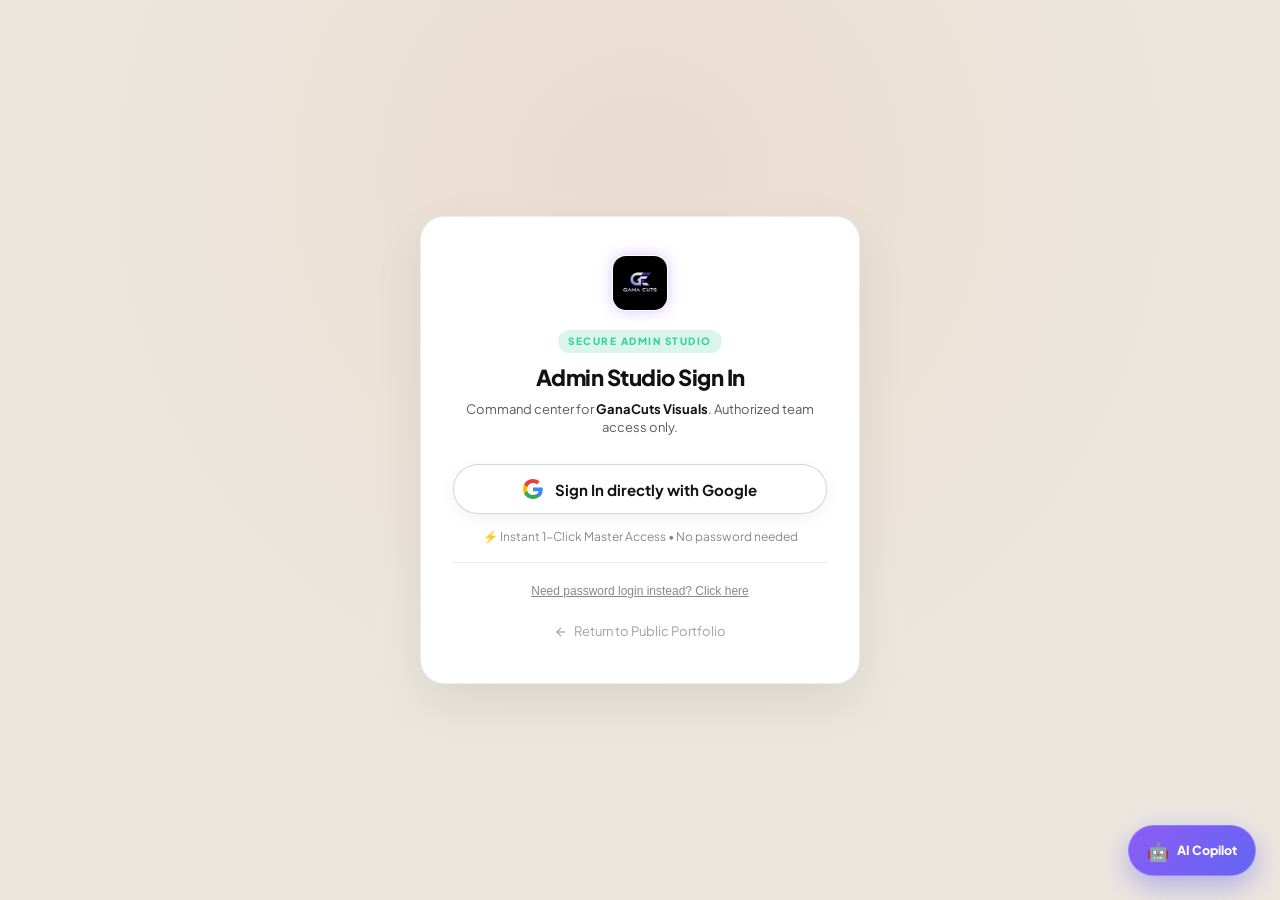
==== admin.html @ 3ec154a5 "fix(ai-engine): add resilient Gemini env resolution, filter placeholder keys, and resolve escapeHTML" ====
<!DOCTYPE html>
<html lang="en">
<head>
  <meta charset="UTF-8">
  <meta name="viewport" content="width=device-width, initial-scale=1.0, maximum-scale=1.0, user-scalable=no">
  <title>Admin Studio — GANACUTS VISUALS</title>
  <link rel="preconnect" href="https://fonts.googleapis.com">
  <link rel="preconnect" href="https://fonts.gstatic.com" crossorigin>
  <link href="https://fonts.googleapis.com/css2?family=Plus+Jakarta+Sans:wght@400;500;600;700;800;900&family=Space+Grotesk:wght@600;700&display=swap" rel="stylesheet">
  <link rel="stylesheet" href="styles.css?v=3.1">
  <script src="https://cdn.jsdelivr.net/npm/@supabase/supabase-js@2"></script>
  <style>
    :root {
      --bg-main: #ece7de;
      --bg-alt: #e3ddd2;
      --bg-card: #ffffff;
      --bg-card-subtle: #f5f2ec;
      --bg-dark: #121214;
      
      --text-primary: #121214;
      --text-secondary: #5a5a62;
      --text-muted: #82828e;
      
      --accent-orange: #d94e28;
      --accent-orange-hover: #c43f1b;
      --accent-soft: rgba(217, 78, 40, 0.12);
      
      --border-subtle: rgba(18, 18, 20, 0.08);
      --border-strong: rgba(18, 18, 20, 0.16);
      --border-accent: rgba(217, 78, 40, 0.35);
      
      --font-main: 'Plus Jakarta Sans', -apple-system, BlinkMacSystemFont, sans-serif;
      --font-display: 'Space Grotesk', sans-serif;
      --shadow-nav: 0 12px 36px rgba(18, 18, 20, 0.08);
      --shadow-card: 0 14px 36px rgba(18, 18, 20, 0.05);
    }

    /* Full Page Admin Theme — Unified with Main Page Aesthetic */
    body.admin-body {
      background-color: var(--bg-main);
      color: var(--text-primary);
      min-height: 100vh;
      display: flex;
      flex-direction: column;
      padding: 0;
      margin: 0;
      font-family: var(--font-main);
      -webkit-font-smoothing: antialiased;
    }

    .admin-auth-container {
      min-height: 100vh;
      display: flex;
      align-items: center;
      justify-content: center;
      padding: 24px;
      background: radial-gradient(circle at 50% 20%, rgba(217, 78, 40, 0.08), transparent 60%), var(--bg-main);
    }

    .admin-login-card {
      width: 100%;
      max-width: 440px;
      background: #ffffff;
      border: 1px solid var(--border-subtle);
      border-radius: 24px;
      padding: 38px 32px;
      box-shadow: 0 20px 50px rgba(18, 18, 20, 0.08);
      animation: modalPop 0.3s cubic-bezier(0.16, 1, 0.3, 1);
    }

    .admin-login-header {
      text-align: center;
      margin-bottom: 28px;
    }

    .admin-monogram-circle {
      width: 52px;
      height: 52px;
      border-radius: 14px;
      background: var(--accent-orange);
      color: #fff;
      font-family: var(--font-display);
      font-size: 26px;
      font-weight: 800;
      display: inline-flex;
      align-items: center;
      justify-content: center;
      margin-bottom: 16px;
      box-shadow: 0 8px 24px rgba(217, 78, 40, 0.35);
    }

    .admin-login-title {
      font-size: 22px;
      font-weight: 800;
      letter-spacing: -0.5px;
      margin-bottom: 6px;
      color: var(--text-primary);
    }

    .admin-login-sub {
      font-size: 13px;
      color: var(--text-secondary);
      line-height: 1.4;
    }

    .input-field-wrapper {
      position: relative;
    }

    .password-toggle-btn {
      position: absolute;
      right: 12px;
      top: 50%;
      transform: translateY(-50%);
      background: none;
      border: none;
      color: var(--text-muted);
      cursor: pointer;
      padding: 4px;
      display: flex;
      align-items: center;
      justify-content: center;
      transition: var(--transition);
    }

    .password-toggle-btn:hover {
      color: var(--text-primary);
    }

    /* Admin Workspace Navbar */
    .admin-top-nav {
      background: rgba(255, 255, 255, 0.92);
      backdrop-filter: blur(20px);
      -webkit-backdrop-filter: blur(20px);
      border-bottom: 1px solid var(--border-subtle);
      padding: 12px 24px;
      display: flex;
      justify-content: space-between;
      align-items: center;
      position: sticky;
      top: 0;
      z-index: 50;
      box-shadow: var(--shadow-nav);
    }

    .admin-brand-group {
      display: flex;
      align-items: center;
      gap: 12px;
    }

    .admin-brand-title {
      font-size: 16px;
      font-weight: 800;
      letter-spacing: -0.3px;
      color: var(--text-primary);
    }

    .admin-user-pill {
      display: flex;
      align-items: center;
      gap: 10px;
      font-size: 13px;
      color: var(--text-secondary);
    }

    .admin-status-dot {
      width: 8px;
      height: 8px;
      border-radius: 50%;
      background: #10b981;
      box-shadow: 0 0 10px #10b981;
    }

    .admin-logout-btn {
      background: rgba(239, 68, 68, 0.1);
      color: #dc2626;
      border: 1px solid rgba(239, 68, 68, 0.25);
      padding: 6px 14px;
      border-radius: var(--radius-pill);
      font-size: 12px;
      font-weight: 700;
      cursor: pointer;
      display: inline-flex;
      align-items: center;
      gap: 6px;
      transition: var(--transition);
    }

    .admin-logout-btn:hover {
      background: #dc2626;
      color: #fff;
    }

    .admin-container {
      max-width: 1160px;
      margin: 0 auto;
      padding: 24px 20px 60px;
      width: 100%;
    }

    /* WhatsApp Green Dot */
    .wa-dot {
      width: 8px;
      height: 8px;
      background: #25d366;
      border-radius: 50%;
      box-shadow: 0 0 8px #25d366;
      display: inline-block;
      flex-shrink: 0;
      animation: pulseDot 2s infinite ease-in-out;
    }

    @keyframes pulseDot {
      0%, 100% { transform: scale(1); opacity: 1; }
      50% { transform: scale(1.25); opacity: 0.8; }
    }

    /* Project Assignment Box */
    .project-assign-box {
      background: rgba(16, 185, 129, 0.06);
      border: 1px solid rgba(16, 185, 129, 0.25);
      border-radius: 12px;
      padding: 14px;
      margin-top: 10px;
    }

    .project-assign-header {
      display: flex;
      justify-content: space-between;
      align-items: center;
      margin-bottom: 8px;
    }

    .project-assign-header h6 {
      font-size: 12px;
      font-weight: 800;
      text-transform: uppercase;
      letter-spacing: 0.5px;
      color: #059669;
      margin: 0;
    }

    .submitted-draft-alert {
      background: rgba(59, 130, 246, 0.08);
      border: 1px solid rgba(59, 130, 246, 0.25);
      border-radius: 10px;
      padding: 12px 14px;
      margin-top: 8px;
      font-size: 12px;
      color: #1d4ed8;
    }

    /* Universal Cards and Forms in Warm Luxury Theme */
    .admin-nav-bar {
      background: #ffffff !important;
      border: 1px solid var(--border-subtle) !important;
      box-shadow: var(--shadow-card) !important;
    }

    .admin-tab {
      color: var(--text-secondary) !important;
    }

    .admin-tab:hover {
      background: #f5f2ec !important;
      color: var(--text-primary) !important;
    }

    .admin-tab.active {
      background: var(--accent-orange) !important;
      color: #ffffff !important;
      box-shadow: 0 4px 14px rgba(217, 78, 40, 0.25) !important;
    }

    .metric-card {
      background: #ffffff !important;
      border: 1px solid var(--border-subtle) !important;
      box-shadow: var(--shadow-card) !important;
    }

    .metric-label {
      color: var(--text-muted) !important;
    }

    .metric-val {
      color: var(--text-primary) !important;
    }

    .quick-add-cta,
    .sheet-header-card,
    .sheet-kpi-card,
    .submissions-queue-card,
    .admin-card {
      background: #ffffff !important;
      border: 1px solid var(--border-subtle) !important;
      box-shadow: var(--shadow-card) !important;
      color: var(--text-primary) !important;
    }

    .applicant-name,
    .folder-title,
    h3, h4, strong {
      color: var(--text-primary) !important;
    }

    .admin-form input,
    .admin-form select,
    .admin-form textarea,
    .sheet-search-box input {
      background: #ffffff !important;
      border: 1px solid var(--border-strong) !important;
      color: var(--text-primary) !important;
    }

    .admin-form label {
      color: var(--text-primary) !important;
      font-weight: 700;
    }

    .spreadsheet-scroll-wrapper,
    .google-sheets-table {
      background: #ffffff !important;
    }

    .google-sheets-table th {
      background: #f5f2ec !important;
      color: var(--text-primary) !important;
      border-bottom: 1px solid var(--border-subtle) !important;
    }

    .google-sheets-table td {
      border-bottom: 1px solid var(--border-subtle) !important;
      color: var(--text-primary) !important;
    }

    /* Chat Styling */
    .chat-layout-wrapper {
      background: #ffffff !important;
      border: 1px solid var(--border-subtle) !important;
      box-shadow: var(--shadow-card) !important;
      border-radius: 20px;
      overflow: hidden;
    }

    .chat-sidebar {
      background: #fcfbf9 !important;
      border-right: 1px solid var(--border-subtle) !important;
    }

    .chat-conversation-pane {
      background: #ffffff !important;
    }

    .chat-body-scroll {
      background: #fbf9f5 !important;
    }

    .chat-user-item:hover {
      background: #f5f2ec !important;
    }

    .chat-user-item.active {
      background: #ece7de !important;
    }

    .chat-user-name {
      color: var(--text-primary) !important;
    }

    .chat-user-lastmsg {
      color: var(--text-secondary) !important;
    }

    .chat-input-row {
      background: #ffffff !important;
      border-top: 1px solid var(--border-subtle) !important;
    }

    .chat-input-field {
      background: #ffffff !important;
      color: var(--text-primary) !important;
      border: 1px solid var(--border-strong) !important;
    }

    .modal {
      background: #ffffff !important;
      border: 1px solid var(--border-strong) !important;
      box-shadow: 0 25px 60px rgba(18, 18, 20, 0.15) !important;
      color: var(--text-primary) !important;
    }

    .modal h3, .modal h4 {
      color: var(--text-primary) !important;
    }

    /* =========================================================================
       EDITOR PHASES / TIERS & GEMINI AI STYLING (ADMIN EXCLUSIVE)
       ========================================================================= */
    .phase-tier-badge {
      display: inline-flex;
      align-items: center;
      gap: 4px;
      font-size: 11px;
      font-weight: 700;
      padding: 3px 8px;
      border-radius: 8px;
      line-height: 1.2;
    }
    .phase-special {
      background: #fffbeb !important;
      color: #b45309 !important;
      border: 1px solid rgba(245, 158, 11, 0.5) !important;
      box-shadow: 0 0 10px rgba(245, 158, 11, 0.12);
    }
    .phase-normal {
      background: #eff6ff !important;
      color: #1d4ed8 !important;
      border: 1px solid rgba(59, 130, 246, 0.4) !important;
    }
    .phase-basic {
      background: #f5f3ff !important;
      color: #6d28d9 !important;
      border: 1px solid rgba(139, 92, 246, 0.4) !important;
    }
    .tier-select {
      background: #ffffff !important;
      color: #121214 !important;
      border: 1px solid var(--border-strong) !important;
      padding: 5px 8px;
      border-radius: 8px;
      font-size: 11px;
      font-weight: 700;
      cursor: pointer;
    }
    .tier-tab-btn {
      padding: 6px 12px;
      font-size: 12px;
      font-weight: 700;
      border-radius: 8px;
      border: 1px solid var(--border-subtle);
      background: #f5f2ec;
      color: #5a5a62;
      cursor: pointer;
      transition: all 0.2s ease;
    }
    .tier-tab-btn:hover {
      background: #ece7de;
      color: #121214;
    }
    .tier-tab-btn.active {
      background: #121214 !important;
      color: #ffffff !important;
      border-color: #121214 !important;
    }
    .ai-prompt-chip {
      background: #f5f3ff;
      border: 1px solid rgba(139, 92, 246, 0.3);
      color: #6d28d9;
      font-size: 11px;
      font-weight: 600;
      padding: 4px 10px;
      border-radius: 100px;
      cursor: pointer;
      transition: all 0.15s ease;
    }
    .ai-prompt-chip:hover {
      background: #ede9fe;
      border-color: #8b5cf6;
      transform: translateY(-1px);
    }
    .divided-phase-section {
      background: #18181c;
      border: 1px solid rgba(255, 255, 255, 0.08);
      border-radius: 18px;
      padding: 22px 20px;
      margin-bottom: 24px;
      box-shadow: 0 10px 30px rgba(18, 18, 20, 0.04);
    }
    .divided-phase-header {
      display: flex;
      justify-content: space-between;
      align-items: center;
      margin-bottom: 16px;
      padding-bottom: 12px;
      border-bottom: 1px solid var(--border-subtle);
      flex-wrap: wrap;
      gap: 8px;
    }
  </style>
</head>
<body class="admin-body">

  <!-- ======================================================================
       STEP 1: REAL ADMIN LOGIN SCREEN (When Not Authenticated)
       ====================================================================== -->
  <div id="full-admin-login" class="admin-auth-container">
    <div class="admin-login-card">
      <div class="admin-login-header">
        <img src="assets/logo.jpg" alt="GanaCuts Visuals Logo" class="brand-logo-img admin-logo" style="margin: 0 auto 16px;">
        <div class="hiring-badge" style="margin-bottom:8px;">SECURE ADMIN STUDIO</div>
        <h1 class="admin-login-title">Admin Studio Sign In</h1>
        <p class="admin-login-sub">Command center for <strong>GanaCuts Visuals</strong>. Authorized team access only.</p>
      </div>

      <!-- Google Sign-In via Supabase OAuth -->
      <button type="button" class="google-auth-btn" id="admin-google-auth-btn" onclick="handleAdminGoogleLogin()" style="width:100%; display:flex; align-items:center; justify-content:center; gap:12px; padding:14px 22px; font-size:15px; font-weight:700; border-radius:100px; cursor:pointer; background:#ffffff; color:#121214; border:1px solid rgba(18,18,20,0.18); box-shadow:0 4px 16px rgba(18,18,20,0.06); transition:all 0.2s ease;">
        <svg width="20" height="20" viewBox="0 0 24 24">
          <path fill="#4285F4" d="M23.745 12.27c0-.7-.06-1.4-.19-2.07H12v4.51h6.6c-.29 1.52-1.14 2.8-2.4 3.66v3.05h3.88c2.27-2.09 3.665-5.17 3.665-9.15z"/>
          <path fill="#34A853" d="M12 24c3.24 0 5.95-1.08 7.93-2.91l-3.88-3.05c-1.08.72-2.45 1.16-4.05 1.16-3.12 0-5.77-2.1-6.72-4.93H1.24v3.15C3.26 21.36 7.33 24 12 24z"/>
          <path fill="#FBBC05" d="M5.28 14.27c-.25-.72-.38-1.49-.38-2.27s.13-1.55.38-2.27V6.58H1.24C.45 8.15 0 9.92 0 12s.45 3.85 1.24 5.42l4.04-3.15z"/>
          <path fill="#EA4335" d="M12 4.75c1.77 0 3.35.61 4.6 1.8l3.42-3.42C17.95 1.19 15.24 0 12 0 7.33 0 3.26 2.64 1.24 6.58l4.04 3.15c.95-2.83 3.6-4.98 6.72-4.98z"/>
        </svg>
        <span>Sign In directly with Google</span>
      </button>

      <div style="font-size:12px; color:#888894; margin:12px 0 16px; text-align:center;">
        ⚡ Instant 1-Click Master Access • No password needed
      </div>

      <div id="admin-login-error" class="error-msg" style="margin-bottom:12px; text-align:center;"></div>

      <div style="text-align:center; border-top:1px solid rgba(18,18,20,0.08); padding-top:14px; margin-top:8px;">
        <button type="button" onclick="toggleAdminPasswordBox()" style="background:none; border:none; color:#888894; font-size:12px; text-decoration:underline; cursor:pointer;">
          Need password login instead? Click here
        </button>
      </div>

      <form id="real-admin-login-form" class="admin-form" style="display:none; margin-top:16px;">
        <div class="form-group">
          <label for="admin-email">Admin Email Address</label>
          <input type="text" id="admin-email" placeholder="admin@ganacutsvisuals.com" required autocomplete="username">
        </div>

        <div class="form-group">
          <label for="admin-pwd">Password</label>
          <div class="input-field-wrapper">
            <input type="password" id="admin-pwd" placeholder="Enter administrator password" required autocomplete="current-password">
            <button type="button" class="password-toggle-btn" id="toggle-admin-pwd-btn" aria-label="Toggle password visibility">
              <svg id="eye-icon-pwd" width="18" height="18" viewBox="0 0 24 24" fill="none" stroke="currentColor" stroke-width="2">
                <path d="M1 12s4-8 11-8 11 8 11 8-4 8-11 8-11-8-11-8z"></path>
                <circle cx="12" cy="12" r="3"></circle>
              </svg>
            </button>
          </div>
        </div>

        <div style="display:flex; justify-content:space-between; align-items:center; margin-bottom:18px; font-size:12px; color:#888894;">
          <label style="display:flex; align-items:center; gap:6px; cursor:pointer;">
            <input type="checkbox" id="admin-remember-me" checked>
            <span>Keep me signed in</span>
          </label>
        </div>

        <button type="submit" class="primary-btn full-width" style="padding:14px; font-size:14px;" id="admin-login-btn">
          <span>Sign In to Admin Studio</span>
          <svg width="16" height="16" viewBox="0 0 24 24" fill="none" stroke="currentColor" stroke-width="2.5"><line x1="5" y1="12" x2="19" y2="12"></line><polyline points="12 5 19 12 12 19"></polyline></svg>
        </button>
      </form>

      <div style="text-align:center; margin-top:20px;">
        <a href="/" style="font-size:13px; color:#a0a0ab; text-decoration:none; display:inline-flex; align-items:center; gap:6px;">
          <svg width="14" height="14" viewBox="0 0 24 24" fill="none" stroke="currentColor" stroke-width="2"><line x1="19" y1="12" x2="5" y2="12"></line><polyline points="12 19 5 12 12 5"></polyline></svg>
          <span>Return to Public Portfolio</span>
        </a>
      </div>
    </div>
  </div>

  <!-- ======================================================================
       STEP 2: FULL-PAGE ADMIN DASHBOARD (When Authenticated)
       ====================================================================== -->
  <div id="full-admin-app" class="hidden">
    <!-- Sticky Top Navigation -->
    <header class="admin-top-nav">
      <div class="admin-brand-group">
        <img src="assets/logo.jpg" alt="GanaCuts Visuals" class="brand-logo-img">
        <div>
          <span class="admin-brand-title">GANACUTS VISUALS</span>
          <span style="font-size:11px; color:#888894; display:block;">Admin Studio • Master Command Center</span>
        </div>
      </div>

      <div class="admin-user-pill">
        <div style="display:flex; align-items:center; gap:6px;">
          <span class="admin-status-dot"></span>
          <span id="admin-user-display">GanaCuts Visuals (Admin)</span>
        </div>
        <a href="/" target="_blank" class="secondary-btn light-btn" style="padding:6px 14px; font-size:12px; text-decoration:none;">
          <span>View Public Site ↗</span>
        </a>
        <button id="full-admin-logout-btn" class="admin-logout-btn" title="Sign out of Admin Studio">
          <svg width="14" height="14" viewBox="0 0 24 24" fill="none" stroke="currentColor" stroke-width="2"><path d="M9 21H5a2 2 0 0 1-2-2V5a2 2 0 0 1 2-2h4"></path><polyline points="16 17 21 12 16 7"></polyline><line x1="21" y1="12" x2="9" y2="12"></line></svg>
          <span>Sign Out</span>
        </button>
      </div>
    </header>

    <!-- Main Workspace Container -->
    <main class="admin-container">
      <!-- Tabs Navigation -->
      <div class="admin-nav-bar" style="background:#18181c; border-radius:14px; padding:6px; margin-bottom:24px; border:1px solid rgba(255,255,255,0.08);">
        <button class="admin-tab active" data-tab="overview">
          <svg width="15" height="15" viewBox="0 0 24 24" fill="none" stroke="currentColor" stroke-width="2"><rect x="3" y="3" width="7" height="7"></rect><rect x="14" y="3" width="7" height="7"></rect><rect x="14" y="14" width="7" height="7"></rect><rect x="3" y="14" width="7" height="7"></rect></svg>
          <span>Overview</span>
        </button>
        <button class="admin-tab" data-tab="sheet">
          <svg width="15" height="15" viewBox="0 0 24 24" fill="none" stroke="currentColor" stroke-width="2"><path d="M14 2H6a2 2 0 0 0-2 2v16a2 2 0 0 0 2 2h12a2 2 0 0 0 2-2V8z"></path><polyline points="14 2 14 8 20 8"></polyline><line x1="8" y1="13" x2="16" y2="13"></line><line x1="8" y1="17" x2="16" y2="17"></line><line x1="10" y1="9" x2="8" y2="9"></line></svg>
          <span>Agency Sheet (<span id="dash-sheet-badge" style="color:#34d399; font-weight:800;">0 Selected</span>)</span>
        </button>
        <button class="admin-tab" data-tab="applicants">
          <svg width="15" height="15" viewBox="0 0 24 24" fill="none" stroke="currentColor" stroke-width="2"><path d="M17 21v-2a4 4 0 0 0-4-4H5a4 4 0 0 0-4 4v2"></path><circle cx="9" cy="7" r="4"></circle><path d="M23 21v-2a4 4 0 0 0-3-3.87"></path><path d="M16 3.13a4 4 0 0 1 0 7.75"></path></svg>
          <span>Editors Roster (<span id="dash-applicants-badge">0</span>)</span>
        </button>
        <button class="admin-tab" data-tab="submissions">
          <svg width="15" height="15" viewBox="0 0 24 24" fill="none" stroke="currentColor" stroke-width="2"><path d="M21 15v4a2 2 0 0 1-2 2H5a2 2 0 0 1-2-2v-4"></path><polyline points="17 8 12 3 7 8"></polyline><line x1="12" y1="3" x2="12" y2="15"></line></svg>
          <span>Submissions Queue (<span id="dash-submissions-nav-badge" style="color:#34d399; font-weight:800;">0</span>)</span>
        </button>
        <button class="admin-tab" data-tab="messages">
          <svg width="15" height="15" viewBox="0 0 24 24" fill="none" stroke="currentColor" stroke-width="2"><path d="M21 15a2 2 0 0 1-2 2H7l-4 4V5a2 2 0 0 1 2-2h14a2 2 0 0 1 2 2z"></path></svg>
          <span>Messages & Chat</span>
          <span id="dash-messages-count" style="display:inline-flex; align-items:center; margin-left:4px;"></span>
        </button>
        <button class="admin-tab" data-tab="categories">
          <svg width="15" height="15" viewBox="0 0 24 24" fill="none" stroke="currentColor" stroke-width="2"><line x1="8" y1="6" x2="21" y2="6"></line><line x1="8" y1="12" x2="21" y2="12"></line><line x1="8" y1="18" x2="21" y2="18"></line><line x1="3" y1="6" x2="3.01" y2="6"></line><line x1="3" y1="12" x2="3.01" y2="12"></line><line x1="3" y1="18" x2="3.01" y2="18"></line></svg>
          <span>Categories (<span id="dash-category-count">0</span>)</span>
        </button>
        <button class="admin-tab" data-tab="videos">
          <svg width="15" height="15" viewBox="0 0 24 24" fill="none" stroke="currentColor" stroke-width="2"><polygon points="23 7 16 12 23 17 23 7"></polygon><rect x="1" y="5" width="15" height="14" rx="2" ry="2"></rect></svg>
          <span>Videos (<span id="dash-video-count">0</span>)</span>
        </button>
        <button class="admin-tab" data-tab="profile">
          <svg width="15" height="15" viewBox="0 0 24 24" fill="none" stroke="currentColor" stroke-width="2"><path d="M20 21v-2a4 4 0 0 0-4-4H8a4 4 0 0 0-4 4v2"></path><circle cx="12" cy="7" r="4"></circle></svg>
          <span>Portfolio Profile</span>
        </button>
        <button class="admin-tab" data-tab="security">
          <svg width="15" height="15" viewBox="0 0 24 24" fill="none" stroke="currentColor" stroke-width="2"><rect x="3" y="11" width="18" height="11" rx="2" ry="2"></rect><path d="M7 11V7a5 5 0 0 1 10 0v4"></path></svg>
          <span>Security & Password</span>
        </button>
        <button class="admin-tab" data-tab="backup">
          <svg width="15" height="15" viewBox="0 0 24 24" fill="none" stroke="currentColor" stroke-width="2"><path d="M21 15v4a2 2 0 0 1-2 2H5a2 2 0 0 1-2-2v-4"></path><polyline points="7 10 12 15 17 10"></polyline><line x1="12" y1="15" x2="12" y2="3"></line></svg>
          <span>Backup</span>
        </button>
        <button class="admin-tab" data-tab="trash" title="Recycle Bin for Deleted Roster Members">
          <svg width="15" height="15" viewBox="0 0 24 24" fill="none" stroke="currentColor" stroke-width="2"><polyline points="3 6 5 6 21 6"></polyline><path d="M19 6v14a2 2 0 0 1-2 2H7a2 2 0 0 1-2-2V6m3 0V4a2 2 0 0 1 2-2h4a2 2 0 0 1 2 2v2"></path><line x1="10" y1="11" x2="10" y2="17"></line><line x1="14" y1="11" x2="14" y2="17"></line></svg>
          <span>Recycle Bin (<span id="dash-trash-badge" style="color:#ef4444; font-weight:800;">0</span>)</span>
        </button>
      </div>

      <!-- TAB 1: OVERVIEW METRICS -->
      <div class="admin-tab-pane active" id="pane-overview">
        <div class="metrics-grid">
          <div class="metric-card">
            <span class="metric-label">TOTAL IN AGENCY</span>
            <div class="metric-val orange-text" id="stat-total-applicants">0</div>
            <span class="metric-hint">Awaiting review & testing</span>
          </div>
          <div class="metric-card" style="border-left: 3px solid #10b981;">
            <span class="metric-label">SELECTED & HIRED</span>
            <div class="metric-val green-text" id="stat-selected-count">0</div>
            <span class="metric-hint">Official active team members</span>
          </div>
          <div class="metric-card" onclick="switchAdminTab('submissions')" style="cursor:pointer; border-left: 3px solid #3b82f6;" title="Click to view all submitted cuts from editors">
            <span class="metric-label">SUBMITTED CUTS</span>
            <div class="metric-val" style="color:#60a5fa;" id="stat-total-submissions">0</div>
            <span class="metric-hint">Click to review footage ➔</span>
          </div>
          <div class="metric-card">
            <span class="metric-label">PORTFOLIO VIDEOS</span>
            <div class="metric-val" id="stat-total-videos">11</div>
            <span class="metric-hint">Across active categories</span>
          </div>
          <div class="metric-card">
            <span class="metric-label">ACTIVE CATEGORIES</span>
            <div class="metric-val" id="stat-total-categories">5</div>
            <span class="metric-hint">Reorderable scroll flow</span>
          </div>
        </div>

        <div class="quick-add-cta" style="background:#18181c; border:1px solid rgba(255,255,255,0.08); border-radius:18px; padding:24px; margin-top:20px;">
          <h3 style="color:#fff; margin-bottom:12px;">Quick Operations</h3>
          <div class="quick-btn-group">
            <button class="primary-btn" onclick="switchAdminTab('submissions')" style="background:linear-gradient(135deg, #2563eb, #1d4ed8); border:none;">
              <svg width="15" height="15" viewBox="0 0 24 24" fill="none" stroke="currentColor" stroke-width="2"><path d="M21 15v4a2 2 0 0 1-2 2H5a2 2 0 0 1-2-2v-4"></path><polyline points="17 8 12 3 7 8"></polyline><line x1="12" y1="3" x2="12" y2="15"></line></svg>
              <span>Review Submitted Cuts (<span id="cta-submissions-count">0</span>)</span>
            </button>
            <button class="primary-btn" onclick="switchAdminTab('sheet')" style="background:#059669; border-color:#047857;">
              <svg width="15" height="15" viewBox="0 0 24 24" fill="none" stroke="currentColor" stroke-width="2"><path d="M14 2H6a2 2 0 0 0-2 2v16a2 2 0 0 0 2 2h12a2 2 0 0 0 2-2V8z"></path><polyline points="14 2 14 8 20 8"></polyline><line x1="8" y1="13" x2="16" y2="13"></line><line x1="8" y1="17" x2="16" y2="17"></line><line x1="10" y1="9" x2="8" y2="9"></line></svg>
              <span>Open Agency Sheet (<span id="cta-sheet-selected-count">0</span> Selected)</span>
            </button>
            <button class="secondary-btn light-btn" onclick="switchAdminTab('applicants')">Review Editor Roster (<span id="cta-app-count">0</span>)</button>
            <button class="secondary-btn light-btn" onclick="switchAdminTab('categories')">Manage Video Categories</button>
            <button class="secondary-btn light-btn" onclick="switchAdminTab('videos')">Upload Video Project</button>
            <a href="/editor" target="_blank" class="secondary-btn light-btn" style="text-decoration:none;">Open Editor Portal ↗</a>
          </div>
        </div>
      </div>

      <!-- TAB: AGENCY GOOGLE SPREADSHEET & SELECTION TRACKER -->
      <div class="admin-tab-pane" id="pane-sheet">
        <!-- Sheet Header Card -->
        <div class="sheet-header-card">
          <div style="display:flex; align-items:center; gap:16px;">
            <div class="sheet-google-icon" title="Google Sheets Integration">
              <svg width="26" height="26" viewBox="0 0 24 24" fill="none">
                <rect x="3" y="3" width="18" height="18" rx="3" fill="#0F9D58"/>
                <path d="M7 8h10M7 12h10M7 16h10" stroke="#ffffff" stroke-width="2" stroke-linecap="round"/>
                <line x1="12" y1="8" x2="12" y2="16" stroke="#ffffff" stroke-width="2" stroke-linecap="round"/>
              </svg>
            </div>
            <div>
              <div style="display:flex; align-items:center; gap:8px;">
                <h3 style="font-size:18px; font-weight:800; color:#fff; margin:0;">Agency Editors Google Sheet</h3>
                <span class="badge-mini" style="background:rgba(16,185,129,0.15); color:#34d399; border:1px solid rgba(16,185,129,0.3); font-size:11px; padding:2px 8px; border-radius:12px;">Admin Verified</span>
              </div>
              <p style="font-size:12px; color:#94949e; margin:4px 0 0;">
                Live agency roster database. Track who is in the agency, how many editors are selected & hired, and sync with your Google account.
              </p>
            </div>
          </div>

          <div class="sheet-header-actions">
            <button type="button" class="primary-btn" onclick="openPracticeAssignmentModal()" style="background:linear-gradient(135deg, #3b82f6, #2563eb); border:none;" title="Assign practice task to one or multiple editors">
              <span>🎯 + Give Practice Task</span>
            </button>
            <button type="button" class="primary-btn" onclick="openClientProjectModal()" style="background:linear-gradient(135deg, #d94e28, #ea580c); border:none;" title="Assign commercial client project">
              <span>🎬 + Assign Client Project</span>
            </button>
            <button type="button" class="primary-btn" onclick="exportAgencyRosterToCSV()" style="background:#059669; border-color:#047857;" title="Download complete sheet as CSV compatible with Google Sheets & Excel">
              <svg width="15" height="15" viewBox="0 0 24 24" fill="none" stroke="currentColor" stroke-width="2"><path d="M21 15v4a2 2 0 0 1-2 2H5a2 2 0 0 1-2-2v-4"></path><polyline points="7 10 12 15 17 10"></polyline><line x1="12" y1="15" x2="12" y2="3"></line></svg>
              <span>Download CSV</span>
            </button>
            <button type="button" class="secondary-btn light-btn" onclick="copySheetDataForGoogleSheets()" title="Copy TSV data to paste directly into Google Sheets with Ctrl+V">
              <svg width="15" height="15" viewBox="0 0 24 24" fill="none" stroke="currentColor" stroke-width="2"><rect x="9" y="9" width="13" height="13" rx="2" ry="2"></rect><path d="M5 15H4a2 2 0 0 1-2-2V4a2 2 0 0 1 2-2h9a2 2 0 0 1 2 2v1"></path></svg>
              <span>Copy (Ctrl+V)</span>
            </button>
          </div>
        </div>

        <!-- KPI Strip: How many editors are selected & total in agency -->
        <div class="sheet-kpi-strip">
          <div class="sheet-kpi-card selected-highlight">
            <span class="sheet-kpi-label">SELECTED & HIRED IN AGENCY</span>
            <span class="sheet-kpi-number green-text" id="sheet-kpi-selected">0</span>
            <span class="sheet-kpi-sub">Official editing team members</span>
          </div>
          <div class="sheet-kpi-card">
            <span class="sheet-kpi-label">TOTAL IN AGENCY DATABASE</span>
            <span class="sheet-kpi-number" id="sheet-kpi-total">0</span>
            <span class="sheet-kpi-sub">Total applicants & roster records</span>
          </div>
          <div class="sheet-kpi-card">
            <span class="sheet-kpi-label">IN PAID TRIAL</span>
            <span class="sheet-kpi-number orange-text" id="sheet-kpi-trial">0</span>
            <span class="sheet-kpi-sub">Currently completing test edits</span>
          </div>
          <div class="sheet-kpi-card">
            <span class="sheet-kpi-label">AWAITING REVIEW</span>
            <span class="sheet-kpi-number" id="sheet-kpi-pending">0</span>
            <span class="sheet-kpi-sub">New applicants queued</span>
          </div>
        </div>

        <!-- Filter & Search Toolbar -->
        <div class="sheet-filter-toolbar">
          <div class="sheet-filter-tabs">
            <button type="button" class="sheet-filter-btn active" data-filter="all" onclick="filterSheetByStatus('all')">
              All Editors (<span id="sheet-count-all">0</span>)
            </button>
            <button type="button" class="sheet-filter-btn" data-filter="selected" onclick="filterSheetByStatus('selected')" style="border-color:rgba(16,185,129,0.3);">
              ✓ Selected Only (<span id="sheet-count-selected">0</span>)
            </button>
            <button type="button" class="sheet-filter-btn" data-filter="trial" onclick="filterSheetByStatus('trial')">
              ⚡ Paid Trial (<span id="sheet-count-trial">0</span>)
            </button>
            <button type="button" class="sheet-filter-btn" data-filter="pending" onclick="filterSheetByStatus('pending')">
              ⏳ Pending (<span id="sheet-count-pending">0</span>)
            </button>
          </div>

          <div class="sheet-search-box">
            <input type="text" id="sheet-search-input" placeholder="Search by name, email, tools, specialization..." oninput="handleSheetSearch(this.value)">
          </div>
        </div>

        <!-- Spreadsheet Table -->
        <div class="spreadsheet-scroll-wrapper">
          <table class="google-sheets-table" id="agency-spreadsheet-table">
            <thead>
              <tr>
                <th style="width:40px;">#</th>
                <th style="min-width:140px;">Agency Status</th>
                <th style="min-width:170px;">Editor Name</th>
                <th style="min-width:200px;">Gmail / Email</th>
                <th style="min-width:140px;">Contact Phone</th>
                <th style="min-width:170px;">Editing Software</th>
                <th style="min-width:180px;">Specialization</th>
                <th style="min-width:110px;">Rate</th>
                <th style="min-width:130px;">Portfolio Link</th>
                <th style="min-width:140px;">Applied Date</th>
                <th style="min-width:160px;">Direct Actions</th>
              </tr>
            </thead>
            <tbody id="agency-spreadsheet-body">
              <!-- Dynamically populated via renderAgencySheet() -->
            </tbody>
          </table>
        </div>

        <!-- Auto-Sync to Google Drive / Google Sheets -->
        <div class="google-sync-config-box">
          <div style="display:flex; justify-content:space-between; align-items:center; cursor:pointer;" onclick="toggleGoogleSyncInstructions()">
            <div style="display:flex; align-items:center; gap:12px;">
              <div style="background:#0F9D58; width:32px; height:32px; border-radius:8px; display:flex; align-items:center; justify-content:center; color:#fff; font-weight:800; font-size:16px;">
                ⊞
              </div>
              <div>
                <h4 style="font-size:14px; font-weight:700; color:#fff; margin:0;">Auto-Sync to your Google Sheets</h4>
                <p style="font-size:11px; color:#888894; margin:2px 0 0;">Want new editor submissions to automatically appear in your Google Sheet? (Click to view 2-minute setup)</p>
              </div>
            </div>
            <span id="sync-toggle-icon" style="color:#888894; font-size:18px;">▼</span>
          </div>

          <div id="google-sync-instructions" class="hidden" style="margin-top:16px; padding-top:16px; border-top:1px solid rgba(255,255,255,0.08);">
            <div style="font-size:12px; color:#d4d4d8; line-height:1.6;">
              <p><strong>Step 1:</strong> In your Google Drive, open or create a Google Sheet named <strong>"GanaCuts Visuals — Agency Editors"</strong>.</p>
              <p><strong>Step 2:</strong> Go to <strong>Extensions > Apps Script</strong>, replace the code with the script below, and click <strong>Deploy > New deployment > Web app</strong> (Access: Anyone):</p>
              
              <pre style="background:#0d0d11; padding:12px; border-radius:8px; font-family:monospace; font-size:11px; color:#34d399; overflow-x:auto; border:1px solid rgba(255,255,255,0.1);">function doPost(e) {
  var sheet = SpreadsheetApp.getActiveSpreadsheet().getActiveSheet();
  var data = JSON.parse(e.postData.contents);
  sheet.appendRow([
    new Date(),
    data.name || '',
    data.email || '',
    data.phone || '',
    data.specialization || '',
    data.tools || '',
    data.rate || '',
    data.portfolio || '',
    data.status || 'pending',
    data.notes || ''
  ]);
  return ContentService.createTextOutput(JSON.stringify({result: "success"})).setMimeType(ContentService.MimeType.JSON);
}</pre>

              <p style="margin-top:12px;"><strong>Step 3:</strong> Paste your Web App URL here:</p>
              <div style="display:flex; gap:10px; margin-top:8px;">
                <input type="url" id="google-sheet-webhook-url" placeholder="https://script.google.com/macros/s/.../exec" style="flex:1; background:#f5f2ec; border:1px solid rgba(18,18,20,0.12); border-radius:8px; padding:8px 12px; color:#121214; font-size:12px;">
                <button type="button" class="primary-btn" onclick="saveGoogleSheetWebhook()" style="background:#059669; border-color:#047857; font-size:12px; padding:8px 16px;">Save Webhook</button>
              </div>
              <p id="webhook-save-status" style="font-size:11px; color:#34d399; margin-top:6px; display:none;"></p>
            </div>
          </div>
        </div>
      </div>

      <!-- TAB 2: APPLICANTS / EDITORS ROSTER -->
      <div class="admin-tab-pane" id="pane-applicants">
        <div class="live-list-header" style="display:flex; justify-content:space-between; align-items:center; flex-wrap:wrap; gap:12px;">
          <div>
            <h4>Video Editor Recruitment & Project Assignments (<span id="dash-applicants-total">0</span>)</h4>
            <small style="color:#888894">Assign practice tasks to multiple editors at once, assign commercial client projects, and review submitted cuts.</small>
          </div>
          <div style="display:flex; gap:10px;">
            <button type="button" class="primary-btn" onclick="openPracticeAssignmentModal()" style="background:linear-gradient(135deg, #3b82f6, #2563eb); border:none; padding:8px 14px; font-size:12px;">
              <span>🎯 + Give Practice Task</span>
            </button>
            <button type="button" class="primary-btn" onclick="openClientProjectModal()" style="background:linear-gradient(135deg, #d94e28, #ea580c); border:none; padding:8px 14px; font-size:12px;">
              <span>🎬 + Assign Client Project</span>
            </button>
          </div>
        </div>

        <!-- 1. Active Practice Tasks Management Card -->
        <div class="submissions-queue-card" style="margin-bottom:20px; background:#ffffff; border:1px solid var(--border-subtle); border-radius:18px; padding:20px; box-shadow:0 14px 36px rgba(18,18,20,0.04);">
          <div style="display:flex; justify-content:space-between; align-items:center; margin-bottom:12px; flex-wrap:wrap; gap:8px;">
            <div>
              <h4 style="font-size:16px; font-weight:800; color:#121214; margin:0 0 2px;">🎯 Active Practice Tasks & Skill Briefs</h4>
              <small style="color:#5a5a62; font-size:12px;">Practice assignments and raw footage links given to editors for testing pacing and storytelling.</small>
            </div>
            <div style="display:flex; align-items:center; gap:8px;">
              <span class="badge-mini" id="admin-practice-tasks-count" style="background:rgba(59,130,246,0.15); color:#2563eb; border:1px solid rgba(59,130,246,0.3); font-size:11px; padding:3px 9px; border-radius:10px;">0 Tasks</span>
              <button type="button" class="primary-btn" onclick="openPracticeAssignmentModal()" style="padding:4px 10px; font-size:11px; background:linear-gradient(135deg, #3b82f6, #2563eb); border:none;">+ New Task</button>
            </div>
          </div>
          <div id="admin-practice-tasks-table-container"></div>
        </div>

        <!-- 2. Active Commercial Client Projects Management Card -->
        <div class="submissions-queue-card" style="margin-bottom:20px; background:#ffffff; border:1px solid var(--border-subtle); border-radius:18px; padding:20px; box-shadow:0 14px 36px rgba(18,18,20,0.04);">
          <div style="display:flex; justify-content:space-between; align-items:center; margin-bottom:12px; flex-wrap:wrap; gap:8px;">
            <div>
              <h4 style="font-size:16px; font-weight:800; color:#121214; margin:0 0 2px;">🎬 Active Commercial Client Projects</h4>
              <small style="color:#5a5a62; font-size:12px;">Real client projects assigned to editors with deadlines and raw footage links.</small>
            </div>
            <div style="display:flex; align-items:center; gap:8px;">
              <span class="badge-mini" id="admin-client-projects-count" style="background:rgba(217,78,40,0.15); color:var(--accent-orange); border:1px solid rgba(217,78,40,0.3); font-size:11px; padding:3px 9px; border-radius:10px;">0 Projects</span>
              <button type="button" class="primary-btn" onclick="openClientProjectModal()" style="padding:4px 10px; font-size:11px; background:linear-gradient(135deg, var(--accent-orange), #ea580c); border:none;">+ Assign Project</button>
            </div>
          </div>
          <div id="admin-client-projects-table-container"></div>
        </div>

        <!-- 3. Submissions & Work Review Queue -->
        <div class="submissions-queue-card" style="margin-bottom:20px; background:#ffffff; border:1px solid var(--border-subtle); border-radius:18px; padding:20px; box-shadow:0 14px 36px rgba(18,18,20,0.04);">
          <div style="display:flex; justify-content:space-between; align-items:center; margin-bottom:12px; flex-wrap:wrap; gap:8px;">
            <div>
              <h4 style="font-size:16px; font-weight:800; color:#121214; margin:0 0 2px;">📤 Editor Submissions & Review Queue</h4>
              <small style="color:#5a5a62; font-size:12px;">Finished cuts submitted by editors for practice tasks and commercial client projects.</small>
            </div>
            <span class="badge-mini" id="admin-submissions-count" style="background:rgba(16,185,129,0.15); color:#059669; border:1px solid rgba(16,185,129,0.3); font-size:11px; padding:3px 9px; border-radius:10px;">0 Submissions</span>
          </div>
          <div id="admin-submissions-table-container"></div>
        </div>

        <!-- Editor Phase Tiers & AI Operations Toolbar -->
        <div class="roster-tier-toolbar" style="background:#18181c; border:1px solid rgba(255,255,255,0.08); border-radius:18px; padding:18px 20px; margin-bottom:18px; box-shadow:0 10px 30px rgba(0,0,0,0.3); color:#ffffff;">
          <div style="display:flex; justify-content:space-between; align-items:center; flex-wrap:wrap; gap:12px; margin-bottom:14px;">
            <div>
              <div style="display:flex; align-items:center; gap:8px;">
                <h4 style="font-size:17px; font-weight:800; color:#ffffff; margin:0;">👥 Video Editor Team Roster & Divided Phases</h4>
                <span class="badge-mini" style="background:rgba(99,102,241,0.12); color:#6366f1; border:1px solid rgba(99,102,241,0.3); font-size:11px; padding:2px 8px; border-radius:10px; font-weight:700;">🤖 Gemini AI Active</span>
              </div>
              <small style="color:#a1a1aa; font-size:12px; margin-top:2px; display:block;">Divided into Special, Normal, and Basic phases. Private to admin — hidden from editor portal.</small>
            </div>
            <div style="display:flex; align-items:center; gap:8px; flex-wrap:wrap;">
              <button type="button" class="secondary-btn light-btn" onclick="openGeminiSettingsModal()" style="display:inline-flex; align-items:center; gap:6px; background:rgba(139,92,246,0.15); border:1px solid rgba(139,92,246,0.35); color:#c084fc; font-weight:700; padding:7px 14px; font-size:12px; border-radius:10px; cursor:pointer;" title="Configure & Test Google Gemini AI Key">
                <span>⚙️ Gemini Key & Status</span>
              </button>
              <button type="button" class="primary-btn" onclick="runBatchGeminiAnalysis()" style="background:linear-gradient(135deg, #8b5cf6, #6366f1); border:none; padding:7px 14px; font-size:12px; box-shadow:0 4px 14px rgba(139,92,246,0.25);" title="Analyze all editor profiles using Google Gemini AI">
                <span>⚡ AI Analyze All Profiles</span>
              </button>
              <div class="view-mode-toggle" style="display:flex; background:#f5f2ec; border:1px solid var(--border-subtle); border-radius:10px; padding:2px;">
                <button type="button" id="btn-view-grouped" class="view-mode-btn active" onclick="toggleRosterViewMode('grouped')" style="padding:6px 12px; font-size:11.5px; border-radius:8px; border:none; background:#ffffff; font-weight:700; cursor:pointer;" title="View editors neatly divided into Special, Normal, and Basic sections">
                  📋 Divided Sections
                </button>
                <button type="button" id="btn-view-flat" class="view-mode-btn" onclick="toggleRosterViewMode('flat')" style="padding:6px 12px; font-size:11.5px; border-radius:8px; border:none; background:transparent; color:#5a5a62; cursor:pointer;" title="View all editors in one continuous list">
                  📑 Single List
                </button>
              </div>
            </div>
          </div>

          <!-- Phase Tabs Filter Strip -->
          <div style="display:flex; align-items:center; justify-content:space-between; flex-wrap:wrap; gap:10px; border-top:1px solid var(--border-subtle); padding-top:14px;">
            <div class="tier-filter-tabs" style="display:flex; gap:6px; flex-wrap:wrap;">
              <button type="button" class="tier-tab-btn active" data-tier="all" onclick="filterApplicantsByTier('all')">
                All Editors (<span id="count-tier-all">0</span>)
              </button>
              <button type="button" class="tier-tab-btn" data-tier="pending" onclick="filterApplicantsByTier('pending')" style="color:#d97706; font-weight:800; background:rgba(245,158,11,0.12); border:1px solid rgba(245,158,11,0.35); border-radius:8px; padding:6px 12px; font-size:11.5px; cursor:pointer;">
                ⏳ Pending Approvals (<span id="count-tier-pending">0</span>)
              </button>
              <button type="button" class="tier-tab-btn" data-tier="special" onclick="filterApplicantsByTier('special')" style="color:#b45309;">
                ⭐ Special Editors (<span id="count-tier-special">0</span>)
              </button>
              <button type="button" class="tier-tab-btn" data-tier="normal" onclick="filterApplicantsByTier('normal')" style="color:#1d4ed8;">
                💼 Normal Editors (<span id="count-tier-normal">0</span>)
              </button>
              <button type="button" class="tier-tab-btn" data-tier="basic" onclick="filterApplicantsByTier('basic')" style="color:#6d28d9;">
                🔰 Basic Editors (<span id="count-tier-basic">0</span>)
              </button>
            </div>
            <div style="display:flex; align-items:center; gap:8px;">
              <input type="text" id="roster-search-input" oninput="handleRosterSearch(this.value)" placeholder="Search editors by name, tool, city..." style="padding:7px 12px; font-size:12px; border-radius:8px; border:1px solid rgba(255,255,255,0.15); background:#1c1c22; color:#ffffff; min-width:230px;">
            </div>
          </div>
        </div>

        <div class="manage-list" id="applicants-manage-list"></div>
      </div>

      <!-- TAB PANE: CLIENT LEADS & QUOTES INQUIRIES -->
      <div class="admin-tab-pane" id="pane-inquiries">
        <div class="live-list-header" style="display:flex; justify-content:space-between; align-items:center; flex-wrap:wrap; gap:12px; margin-bottom:18px;">
          <div>
            <h4 style="font-size:18px; font-weight:800; color:#121214; margin:0 0 4px;">📥 Client Leads & Project Quote Inquiries</h4>
            <small style="color:#5a5a62; font-size:12.5px;">Direct project requests, budgets, and footage submitted through the portfolio website.</small>
          </div>
          <div style="display:flex; gap:10px; align-items:center;">
            <button type="button" class="secondary-btn light-btn" onclick="fetchClientInquiries(true)" style="padding:7px 14px; font-size:12px; font-weight:700;">
              🔄 Refresh Leads
            </button>
          </div>
        </div>

        <div class="inquiries-filter-bar">
          <button type="button" class="inquiry-filter-btn active" onclick="filterInquiries('all', this)">All Leads (<span id="inq-count-all">0</span>)</button>
          <button type="button" class="inquiry-filter-btn" onclick="filterInquiries('new', this)">New (<span id="inq-count-new">0</span>)</button>
          <button type="button" class="inquiry-filter-btn" onclick="filterInquiries('contacted', this)">Contacted (<span id="inq-count-contacted">0</span>)</button>
          <button type="button" class="inquiry-filter-btn" onclick="filterInquiries('in_progress', this)">In Progress (<span id="inq-count-progress">0</span>)</button>
          <button type="button" class="inquiry-filter-btn" onclick="filterInquiries('closed', this)">Closed (<span id="inq-count-closed">0</span>)</button>
        </div>

        <div id="admin-inquiries-list" style="display:flex; flex-direction:column; gap:14px;">
          <!-- Dynamically populated via renderInquiriesManager() -->
        </div>
      </div>

      <!-- TAB PANE: AGENCY COPILOT CHATBOT -->
      <div class="admin-tab-pane" id="pane-copilot">
        <div class="live-list-header" style="display:flex; justify-content:space-between; align-items:center; flex-wrap:wrap; gap:12px; margin-bottom:18px;">
          <div>
            <h4 style="font-size:18px; font-weight:800; color:#121214; margin:0 0 4px;">🤖 GanaCuts Agency Copilot (AI Chief of Staff)</h4>
            <small style="color:#5a5a62; font-size:12.5px;">Live awareness of your active editor roster, tier statuses, and client workflows. Ask questions, seek management advice, or draft instructions.</small>
          </div>
          <button type="button" class="secondary-btn light-btn" onclick="clearCopilotChat()" style="padding:6px 12px; font-size:12px;">
            Clear Chat
          </button>
        </div>

        <div class="copilot-container">
          <div class="copilot-messages" id="copilot-messages-container">
            <div class="copilot-bubble-ai">
              <strong>👋 Hello Admin!</strong> I'm your GanaCuts Agency Copilot. I have live awareness of your active editor roster, applicant phases (⭐ Special, 💼 Normal, 🔰 Basic), client quote inquiries, and project workflows. How can I help you manage the agency today?
            </div>
          </div>

          <div class="copilot-quick-prompts">
            <button type="button" class="copilot-chip" onclick="quickSendCopilot('Give me an executive summary of our active editor roster and tier breakdown.')">📊 Roster Summary</button>
            <button type="button" class="copilot-chip" onclick="quickSendCopilot('Which editors should I assign for a high-retention commercial video edit?')">⭐ Assign Best Editor</button>
            <button type="button" class="copilot-chip" onclick="quickSendCopilot('Summarize recent client inquiries and recommend immediate follow-up steps.')">📥 Client Leads Brief</button>
            <button type="button" class="copilot-chip" onclick="quickSendCopilot('Draft an encouraging WhatsApp update for our editors about new client project batches.')">✍️ Draft Announcement</button>
          </div>

          <form class="copilot-input-bar" onsubmit="handleCopilotSubmit(event)">
            <input type="text" id="copilot-input" placeholder="Ask anything about editors, client projects, workflows, or instructions..." autocomplete="off">
            <button type="submit" id="copilot-send-btn" class="primary-btn" style="background:var(--accent-orange); border:none; padding:10px 20px; font-weight:800; font-size:13px;">
              <span>Send ➔</span>
            </button>
          </form>
        </div>
      </div>

      <!-- TAB: DEDICATED SUBMISSIONS & REVIEW QUEUE -->
      <div class="admin-tab-pane" id="pane-submissions">
        <div class="live-list-header" style="display:flex; justify-content:space-between; align-items:center; flex-wrap:wrap; gap:12px; margin-bottom:18px;">
          <div>
            <h4 style="font-size:18px; font-weight:800; color:#121214; margin:0 0 4px;">📤 Editor Submissions & Finished Cuts Review</h4>
            <small style="color:#5a5a62; font-size:12.5px;">All video footage, Google Drive links, and practice edits submitted by your team editors.</small>
          </div>
          <div style="display:flex; gap:10px;">
            <button type="button" class="primary-btn" onclick="openPracticeAssignmentModal()" style="background:linear-gradient(135deg, #3b82f6, #2563eb); border:none; padding:8px 14px; font-size:12px;">
              <span>🎯 + Give Practice Task</span>
            </button>
            <button type="button" class="primary-btn" onclick="openClientProjectModal()" style="background:linear-gradient(135deg, #d94e28, #ea580c); border:none; padding:8px 14px; font-size:12px;">
              <span>🎬 + Assign Client Project</span>
            </button>
          </div>
        </div>

        <!-- 1. Dedicated Practice Tasks View -->
        <div class="submissions-queue-card" style="margin-bottom:20px; background:#ffffff; border:1px solid var(--border-subtle); border-radius:18px; padding:20px; box-shadow:0 14px 36px rgba(18,18,20,0.04);">
          <div style="display:flex; justify-content:space-between; align-items:center; margin-bottom:12px; flex-wrap:wrap; gap:8px;">
            <div>
              <h4 style="font-size:16px; font-weight:800; color:#121214; margin:0 0 2px;">🎯 Active Practice Tasks & Skill Briefs</h4>
              <small style="color:#5a5a62; font-size:12px;">Practice assignments and raw footage links given to editors.</small>
            </div>
            <span class="badge-mini" id="pane-practice-tasks-count" style="background:rgba(59,130,246,0.15); color:#2563eb; border:1px solid rgba(59,130,246,0.3); font-size:11px; padding:3px 9px; border-radius:10px;">0 Tasks</span>
          </div>
          <div id="pane-practice-tasks-table-container"></div>
        </div>

        <!-- 2. Dedicated Client Projects View -->
        <div class="submissions-queue-card" style="margin-bottom:20px; background:#ffffff; border:1px solid var(--border-subtle); border-radius:18px; padding:20px; box-shadow:0 14px 36px rgba(18,18,20,0.04);">
          <div style="display:flex; justify-content:space-between; align-items:center; margin-bottom:12px; flex-wrap:wrap; gap:8px;">
            <div>
              <h4 style="font-size:16px; font-weight:800; color:#121214; margin:0 0 2px;">🎬 Active Commercial Client Projects</h4>
              <small style="color:#5a5a62; font-size:12px;">Commercial video gigs assigned to editors.</small>
            </div>
            <span class="badge-mini" id="pane-client-projects-count" style="background:rgba(217,78,40,0.15); color:var(--accent-orange); border:1px solid rgba(217,78,40,0.3); font-size:11px; padding:3px 9px; border-radius:10px;">0 Projects</span>
          </div>
          <div id="pane-client-projects-table-container"></div>
        </div>

        <!-- 3. Submissions Table -->
        <div class="submissions-queue-card" style="background:#ffffff; border:1px solid var(--border-subtle); border-radius:18px; padding:24px; box-shadow:0 14px 36px rgba(18,18,20,0.04);">
          <div style="display:flex; justify-content:space-between; align-items:center; margin-bottom:14px; flex-wrap:wrap; gap:8px;">
            <span style="font-size:14px; font-weight:800; color:#121214;">All Submitted Video Cuts & Direct Drive Links</span>
            <span class="badge-mini" id="pane-submissions-count" style="background:rgba(16,185,129,0.15); color:#059669; border:1px solid rgba(16,185,129,0.3); font-size:11px; padding:3px 9px; border-radius:10px;">0 Submissions</span>
          </div>
          <div id="pane-submissions-table-container"></div>
        </div>
      </div>

      <!-- TAB 2.5: DIRECT MESSAGES & IN-APP CHAT WITH EDITORS -->
      <div class="admin-tab-pane" id="pane-messages">
        <div class="live-list-header">
          <h4>Direct In-App Chat & Editing Instructions with Editors</h4>
          <small style="color:#888894">Chat directly with applicants and active editors, assign clips, answer timeline questions, and approve cuts in real-time.</small>
        </div>

        <div class="chat-layout-wrapper">
          <!-- Left Editor Contacts Sidebar -->
          <div class="chat-sidebar">
            <div class="chat-sidebar-header">
              <div class="chat-sidebar-title">
                <span>CONVERSATIONS</span>
                <span class="badge-mini" id="admin-chat-unread-count" style="background:var(--accent-orange); color:#fff; font-size:10px; font-weight:800; padding:2px 6px; border-radius:10px;">ACTIVE</span>
              </div>
              <div class="chat-sidebar-sub">Select an editor to view message history</div>
            </div>
            <div class="chat-users-list" id="admin-chat-users-list"></div>
          </div>

          <!-- Right Conversation & Composer Pane -->
          <div class="chat-conversation-pane">
            <div class="chat-conv-header" id="admin-chat-conv-header">
              <div class="chat-conv-user">
                <div class="chat-user-avatar" id="admin-active-avatar">🎬</div>
                <div>
                  <div class="chat-conv-name" id="admin-active-chat-name">Select an Editor</div>
                  <div class="chat-conv-sub" id="admin-active-chat-sub">Click an editor on the left to start chatting</div>
                </div>
              </div>
              <div class="chat-conv-actions" id="admin-active-chat-actions"></div>
            </div>

            <div class="chat-body-scroll" id="admin-chat-messages-container">
              <div style="text-align:center; padding:48px 20px; color:#888894;">
                <p>Select an editor from the left roster to view message thread.</p>
              </div>
            </div>

            <div class="chat-footer-composer">
              <!-- Quick Response Chips for GanaCuts Visuals -->
              <div class="chat-quick-replies">
                <button type="button" class="quick-reply-pill" onclick="sendAdminQuickReply('Great cut! Approved with distinction.')">Approved ✓</button>
                <button type="button" class="quick-reply-pill" onclick="sendAdminQuickReply('Make the hook faster in the first 3 seconds with dynamic documentary pacing.')">Faster Hook ⚡</button>
                <button type="button" class="quick-reply-pill" onclick="sendAdminQuickReply('Raw footage uploaded to Google Drive. Check folder and start editing.')">Raw Clips in Drive 📂</button>
                <button type="button" class="quick-reply-pill" onclick="sendAdminQuickReply('Use bolder captions with bright yellow text and punch sound effects.')">Captions Style 🎨</button>
                <button type="button" class="quick-reply-pill" onclick="sendAdminQuickReply('Payout sent to your UPI! Thank you for the quick turnaround.')">Payment Sent 💰</button>
              </div>

              <!-- Instagram-style Replying Quote Preview Bar -->
              <div class="chat-replying-bar" id="admin-chat-replying-bar" style="display:none;">
                <div style="display:flex; align-items:center; gap:6px; overflow:hidden;">
                  <span style="color:#fdba74; font-weight:700;">↩ Replying to <span id="admin-reply-sender">Editor</span>:</span>
                  <span id="admin-reply-preview" style="color:#cbd5e1; white-space:nowrap; overflow:hidden; text-overflow:ellipsis; max-width:320px;">...</span>
                </div>
                <button type="button" class="cancel-reply-btn" onclick="cancelAdminReply()" title="Cancel reply">✕</button>
              </div>

              <form id="admin-chat-input-form" class="chat-input-row" onsubmit="handleAdminSendMessage(event)">
                <input type="text" id="admin-chat-msg-input" class="chat-input-field" placeholder="Type instruction, feedback or reply to editor..." autocomplete="off">
                <button type="submit" class="chat-send-btn">
                  <span>Send</span>
                  <svg width="14" height="14" viewBox="0 0 24 24" fill="none" stroke="currentColor" stroke-width="2.5"><line x1="22" y1="2" x2="11" y2="13"></line><polygon points="22 2 15 22 11 13 2 9 22 2"></polygon></svg>
                </button>
              </form>
            </div>
          </div>
        </div>
      </div>

      <!-- TAB 3: CATEGORIES CRUD -->
      <div class="admin-tab-pane" id="pane-categories">
        <div class="form-container-box" style="background:#18181c; border:1px solid rgba(255,255,255,0.08); border-radius:18px; padding:24px; margin-bottom:24px;">
          <h3 class="form-box-title" id="cat-form-title" style="color:#fff;">+ Add New Portfolio Category</h3>
          <form id="dash-category-form" class="admin-form">
            <input type="hidden" id="edit-cat-id" value="">
            
            <div class="form-row">
              <div class="form-group">
                <label for="cat-name">Category Title *</label>
                <input type="text" id="cat-name" placeholder="e.g. Wedding Films or D2C Brand Ads" required>
              </div>
              <div class="form-group">
                <label for="cat-aspect">Layout Aspect Ratio *</label>
                <select id="cat-aspect" required>
                  <option value="9:16">9:16 Vertical Reel (Instagram / Shorts 2-Col Mobile)</option>
                  <option value="16:9">16:9 Horizontal Video (YouTube / Documentary)</option>
                </select>
              </div>
            </div>

            <div class="form-group">
              <label for="cat-subtitle">Category Subtitle / Description *</label>
              <input type="text" id="cat-subtitle" placeholder="e.g. CINEMATIC PACING, COLOR GRADING & RETENTION" required>
            </div>

            <div class="form-actions-row">
              <button type="submit" class="primary-btn" id="cat-submit-btn">Create Category</button>
              <button type="button" class="secondary-btn light-btn hidden" id="cat-cancel-btn" onclick="cancelEditCategory()">Cancel</button>
            </div>
          </form>
        </div>

        <div class="live-list-header">
          <h4>Active Portfolio Categories (Reorderable)</h4>
          <small style="color:#888894">Use ↑ and ↓ to change the order sections appear on your public website.</small>
        </div>
        <div class="categories-manage-list" id="categories-manage-list"></div>
      </div>

      <!-- TAB 4: VIDEOS MANAGER -->
      <div class="admin-tab-pane" id="pane-videos">
        <div class="form-container-box" style="background:#18181c; border:1px solid rgba(255,255,255,0.08); border-radius:18px; padding:24px; margin-bottom:24px;">
          <h3 class="form-box-title" style="color:#fff;">+ Add Video to Live Portfolio</h3>
          <form id="dash-add-video-form" class="admin-form">
            <div class="form-row">
              <div class="form-group">
                <label for="dash-video-title">Video Project Title *</label>
                <input type="text" id="dash-video-title" placeholder="e.g. 3D Title Sequence / Documentary Cut" required>
              </div>
              <div class="form-group">
                <label for="dash-video-category">Target Category *</label>
                <select id="dash-video-category" required></select>
              </div>
            </div>

            <div class="form-row">
              <div class="form-group">
                <label for="dash-video-duration">Duration Tag (e.g. 0:45 or 12:00)</label>
                <input type="text" id="dash-video-duration" placeholder="e.g. 0:40 or 15:30">
              </div>
              <div class="form-group">
                <label for="dash-video-thumbnail">Custom Thumbnail URL</label>
                <input type="url" id="dash-video-thumbnail" placeholder="Paste image URL or leave blank to auto-fetch">
              </div>
            </div>

            <div class="form-group">
              <label for="dash-video-url">Video Source URL *</label>
              <input type="url" id="dash-video-url" placeholder="Direct MP4 link, YouTube link, or Vimeo URL" required>
              <small class="field-help" style="color:#888894;">Direct MP4 links play natively with zero third-party icons. YouTube links are automatically cropped of buttons.</small>
            </div>

            <button type="submit" class="primary-btn">Publish to Live Portfolio</button>
          </form>
        </div>

        <div class="live-list-header">
          <h4>Currently Published Videos (<span id="dash-list-count">0</span>)</h4>
        </div>
        <div class="manage-list" id="dash-manage-list"></div>
      </div>

      <!-- TAB 5: AGENCY PROFILE -->
      <div class="admin-tab-pane" id="pane-profile">
        <div style="background:#18181c; border:1px solid rgba(255,255,255,0.08); border-radius:18px; padding:24px;">
          <form id="dash-profile-form" class="admin-form">
            <div class="form-row">
              <div class="form-group">
                <label for="profile-name">Brand / Studio Name</label>
                <input type="text" id="profile-name" value="GANACUTS VISUALS" required>
              </div>
              <div class="form-group">
                <label for="profile-badge">Specialization Badge</label>
                <input type="text" id="profile-badge" value="POST-PRODUCTION & VISUALS" required>
              </div>
            </div>

            <div class="form-group">
              <label for="profile-tagline">Studio Bio / Description</label>
              <input type="text" id="profile-tagline" value="High-retention video editing, cinematic color grading, and dynamic motion graphics by GanaCuts Visuals. Crafted with DaVinci Resolve, Premiere Pro & After Effects." required>
            </div>

            <div class="form-group">
              <label for="profile-photo-url">Brand Logo / Avatar Path</label>
              <input type="text" id="profile-photo-url" value="assets/logo.jpg">
            </div>

            <div class="form-group">
              <label for="profile-insta-url">Instagram Profile Link for Clients (Hire Button)</label>
              <input type="text" id="profile-insta-url" value="https://www.instagram.com/desimadhurivibes?fqnt=MWd1d3Q5bXhzOHZ1dw==">
              <small class="field-help" style="color:#888894;">Direct link to your Instagram profile (@gana_cuts_visuals) opened by the 'Hire on Instagram' button.</small>
            </div>

            <div class="form-group">
              <label for="profile-wa-url">WhatsApp Link for Inbound Clients</label>
              <input type="text" id="profile-wa-url" value="https://wa.me/917075081947?text=Hi%20GanaCuts%20Visuals,%20I%20saw%20your%20portfolio%20on%20GanaCuts%20Visuals%20and%20would%20like%20to%20hire%20you%20for%20a%20video%20editing%20project.">
              <small class="field-help" style="color:#888894;">Your raw phone number is never displayed as text on the public website.</small>
            </div>

            <button type="submit" class="primary-btn">Save Studio Settings</button>
          </form>

          <!-- Agency Asset Folders for Editors -->
          <div style="background:#ffffff; border:1px solid rgba(18,18,20,0.08); border-radius:18px; padding:24px; margin-top:24px; box-shadow:0 8px 24px rgba(18,18,20,0.03);">
            <div style="display:flex; justify-content:space-between; align-items:center; margin-bottom:14px; flex-wrap:wrap; gap:10px;">
              <div>
                <h3 style="color:#121214; font-size:17px; margin:0 0 4px; font-weight:800;">📁 Editor Asset Folders & Production Drives</h3>
                <p style="color:#5a5a62; font-size:12.5px; margin:0;">Folders added here appear permanently in all hired video editors' workspaces for 1-click asset download.</p>
              </div>
              <button type="button" class="primary-btn" onclick="openFolderModal()" style="font-size:12px; padding:7px 14px;">+ Add New Folder</button>
            </div>
            <div id="admin-folders-manage-list"></div>
          </div>

          <!-- Creative Software & Tools Stack Management -->
          <div style="background:#ffffff; border:1px solid rgba(18,18,20,0.08); border-radius:18px; padding:24px; margin-top:24px; box-shadow:0 8px 24px rgba(18,18,20,0.03);">
            <div style="display:flex; justify-content:space-between; align-items:center; margin-bottom:14px; flex-wrap:wrap; gap:10px;">
              <div>
                <h3 style="color:#121214; font-size:17px; margin:0 0 4px; font-weight:800;">🛠️ Creative Software & Tools Stack</h3>
                <p style="color:#5a5a62; font-size:12.5px; margin:0;">Add, modify or delete the software tools (Premiere Pro, DaVinci Resolve, After Effects, CapCut, Blender, etc.) shown on your main portfolio hero.</p>
              </div>
              <button type="button" class="primary-btn" onclick="openToolModal()" style="font-size:12px; padding:7px 14px;">+ Add New Tool</button>
            </div>
            <div id="admin-tools-manage-list"></div>
          </div>

          <!-- Featured Editors Team Spotlight (Special List) -->
          <div style="background:#ffffff; border:1px solid rgba(18,18,20,0.08); border-radius:18px; padding:24px; margin-top:24px; box-shadow:0 8px 24px rgba(18,18,20,0.03);">
            <div style="display:flex; justify-content:space-between; align-items:center; margin-bottom:14px; flex-wrap:wrap; gap:10px;">
              <div>
                <h3 style="color:#121214; font-size:17px; margin:0 0 4px; font-weight:800;">⭐ Curated Featured Editors Spotlight (Special List)</h3>
                <p style="color:#5a5a62; font-size:12.5px; margin:0;">Handpick specific top editors from your roster, customize their roles, and write special showcase descriptions to display on the public portfolio.</p>
              </div>
              <button type="button" class="primary-btn" onclick="openFeaturedEditorModal()" style="font-size:12px; padding:7px 14px;">+ Feature Editor from Roster</button>
            </div>
            <div id="admin-featured-editors-manage-list"></div>
          </div>
        </div>
      </div>

      <!-- TAB 6: SECURITY & PASSWORD CHANGE -->
      <div class="admin-tab-pane" id="pane-security">
        <div style="background:#18181c; border:1px solid rgba(255,255,255,0.08); border-radius:18px; padding:24px; max-width:540px;">
          <h3 style="color:#fff; margin-bottom:6px;">Administrator Security Settings</h3>
          <p style="font-size:13px; color:#888894; margin-bottom:20px;">Update your master password used to access the GanaCuts Visuals Admin Studio.</p>

          <form id="admin-change-password-form" class="admin-form">
            <div class="form-group">
              <label for="sec-current-pwd">Current Password *</label>
              <input type="password" id="sec-current-pwd" placeholder="Enter current password" required>
            </div>

            <div class="form-group">
              <label for="sec-new-pwd">New Password *</label>
              <input type="password" id="sec-new-pwd" placeholder="At least 6 characters" required minlength="6">
            </div>

            <div class="form-group">
              <label for="sec-confirm-pwd">Confirm New Password *</label>
              <input type="password" id="sec-confirm-pwd" placeholder="Repeat new password" required minlength="6">
            </div>

            <button type="submit" class="primary-btn">
              <span>Update Password</span>
            </button>
            <div id="sec-pwd-msg" style="margin-top:12px; font-size:13px;"></div>
          </form>
        </div>
      </div>

      <!-- TAB 7: BACKUP & DATA -->
      <div class="admin-tab-pane" id="pane-backup">
        <div class="backup-box" style="background:#18181c; border:1px solid rgba(255,255,255,0.08); border-radius:18px; padding:24px;">
          <h4 style="color:#fff;">Data Persistence & Backup</h4>
          <p style="color:#888894;">Your agency data, categories, published videos, editor applications, and project assignments are saved in persistent storage. You can download a complete JSON backup file or restore defaults anytime.</p>
          
          <div class="backup-actions" style="margin-top:18px; display:flex; gap:12px; flex-wrap:wrap;">
            <button id="dash-export-json" class="secondary-btn light-btn">Download Complete JSON Backup</button>
            <button id="dash-reset-defaults" class="danger-btn">Reset to Default Curated Agency</button>
          </div>
        </div>
      </div>

      <!-- TAB 8: RECYCLE BIN / TRASH FOR ROSTER MEMBERS -->
      <div class="admin-tab-pane" id="pane-trash">
        <div class="sheet-header-card" style="display:flex; justify-content:space-between; align-items:center; flex-wrap:wrap; gap:12px; margin-bottom:18px;">
          <div>
            <h4 style="color:#fff; font-size:18px; margin:0 0 4px;">🗑️ Roster Recycle Bin (<span id="trash-total-count">0</span>)</h4>
            <p style="color:#a0a0ab; font-size:13px; margin:0;">Members deleted from the active roster or spreadsheet are safely held here. You can restore them to the active roster at any time or permanently delete them.</p>
          </div>
          <div style="display:flex; gap:10px;">
            <button type="button" class="delete-btn" onclick="emptyTrashBin()" style="padding:8px 14px; font-size:12px; border-radius:8px;">
              Empty Bin
            </button>
          </div>
        </div>
        <div id="trash-manage-list">
          <!-- Rendered dynamically -->
        </div>
      </div>
    </main>
  </div>

  <!-- ======================================================================
       ADMIN MODAL 1: ASSIGN PRACTICE TASK (MULTI-EDITOR BULK ASSIGNMENT)
       ====================================================================== -->
  <div id="admin-practice-asg-modal" class="modal-overlay" style="display:none; position:fixed; inset:0; background:rgba(18,18,20,0.65); backdrop-filter:blur(8px); align-items:center; justify-content:center; z-index:99999; padding:20px;" onclick="if(event.target === this) closePracticeAssignmentModal()">
    <div class="modal" style="max-width:620px; max-height:90vh; overflow-y:auto; background:#ffffff; border:1px solid rgba(18,18,20,0.12); border-radius:20px; padding:28px; box-shadow:0 24px 60px rgba(18,18,20,0.15);">
      <div style="display:flex; justify-content:space-between; align-items:center; margin-bottom:14px;">
        <div>
          <span class="badge-mini" style="background:rgba(59,130,246,0.15); color:#2563eb; border:1px solid rgba(59,130,246,0.3); font-size:11px; padding:2px 8px; border-radius:10px;">BULK & INDIVIDUAL ASSIGNMENT</span>
          <h3 style="font-size:18px; font-weight:800; color:#121214; margin:4px 0 0;">🎯 Give Practice Task / Skill Brief</h3>
        </div>
        <button type="button" onclick="closePracticeAssignmentModal()" style="background:none; border:none; color:#82828e; font-size:18px; cursor:pointer;">✕</button>
      </div>
      <p style="font-size:12.5px; color:#5a5a62; margin:0 0 16px;">
        Assign a practice editing brief and raw practice assets. You can select multiple editors at once or broadcast to all editors.
      </p>

      <form id="practice-asg-form" onsubmit="handleCreatePracticeAssignment(event)">
        <!-- Step 1: Select Editors (Multi-Select Checkboxes) -->
        <div class="form-group" style="margin-bottom:16px;">
          <div style="display:flex; justify-content:space-between; align-items:center; margin-bottom:6px;">
            <label style="font-size:12px; font-weight:700; color:#121214; margin:0;">Select Editors to Receive Task *</label>
            <div style="display:flex; gap:6px;">
              <button type="button" class="secondary-btn light-btn" onclick="selectAllPracticeEditors(true)" style="padding:2px 8px; font-size:10.5px;">Select All</button>
              <button type="button" class="secondary-btn light-btn" onclick="selectPracticeEditorsByStatus('selected')" style="padding:2px 8px; font-size:10.5px;">Hired Only</button>
              <button type="button" class="secondary-btn light-btn" onclick="selectAllPracticeEditors(false)" style="padding:2px 8px; font-size:10.5px;">Clear</button>
            </div>
          </div>
          <div id="practice-editors-checkbox-list" style="max-height:150px; overflow-y:auto; background:#f5f2ec; border:1px solid rgba(18,18,20,0.12); border-radius:10px; padding:10px; display:grid; grid-template-columns:1fr 1fr; gap:6px;">
            <!-- Populated dynamically -->
          </div>
        </div>

        <!-- Step 2: Assignment Title -->
        <div class="form-group" style="margin-bottom:14px;">
          <label style="font-size:12px; font-weight:700; color:#121214; display:block; margin-bottom:4px;">Practice Assignment Title *</label>
          <input type="text" id="asg-title" required placeholder="e.g. Documentary Narrative Pacing & B-Roll" style="width:100%; box-sizing:border-box; padding:9px 12px; background:#f5f2ec; border:1px solid rgba(18,18,20,0.12); border-radius:8px; color:#121214; font-size:13px;">
        </div>

        <!-- Step 3: Describe What to Edit -->
        <div class="form-group" style="margin-bottom:14px;">
          <label style="font-size:12px; font-weight:700; color:#121214; display:block; margin-bottom:4px;">Describe What to Edit (Creative Brief) *</label>
          <textarea id="asg-desc" rows="3" required placeholder="Describe what the editor should do: pacing, sound design, transitions, visual hooks, dramatic pauses..." style="width:100%; box-sizing:border-box; padding:9px 12px; background:#f5f2ec; border:1px solid rgba(18,18,20,0.12); border-radius:8px; color:#121214; font-size:12.5px; resize:vertical;"></textarea>
        </div>

        <!-- Step 4: Share Multiple Links with Names -->
        <div class="form-group" style="margin-bottom:16px;">
          <div style="display:flex; justify-content:space-between; align-items:center; margin-bottom:6px;">
            <label style="font-size:12px; font-weight:700; color:#121214; margin:0;">Share Multiple Links with Names</label>
            <button type="button" class="secondary-btn light-btn" onclick="addPracticeLinkRow()" style="padding:2px 8px; font-size:10.5px;">+ Add Another Link</button>
          </div>
          <div id="practice-links-repeater" style="display:flex; flex-direction:column; gap:8px;">
            <div class="link-row" style="display:flex; gap:8px; align-items:center;">
              <input type="text" class="asg-link-name" placeholder="Link Name (e.g. Raw Footage A-Roll)" value="Raw Footage (Drive)" style="width:40%; padding:8px 10px; background:#f5f2ec; border:1px solid rgba(18,18,20,0.12); border-radius:8px; color:#121214; font-size:12px;">
              <input type="url" class="asg-link-url" placeholder="https://drive.google.com/..." required style="flex:1; padding:8px 10px; background:#f5f2ec; border:1px solid rgba(18,18,20,0.12); border-radius:8px; color:#121214; font-size:12px;">
              <button type="button" onclick="this.parentElement.remove()" style="background:none; border:none; color:#ef4444; font-size:14px; cursor:pointer;">✕</button>
            </div>
          </div>
        </div>

        <div style="display:flex; justify-content:flex-end; gap:10px; margin-top:20px;">
          <button type="button" class="secondary-btn light-btn" onclick="closePracticeAssignmentModal()">Cancel</button>
          <button type="submit" class="primary-btn" style="background:linear-gradient(135deg, #3b82f6, #2563eb); border:none; padding:9px 22px;">
            <span>🚀 Give Practice Task to Selected Editors</span>
          </button>
        </div>
      </form>
    </div>
  </div>

  <!-- ======================================================================
       ADMIN MODAL 2: ASSIGN COMMERCIAL CLIENT PROJECT
       ====================================================================== -->
  <div id="admin-client-proj-modal" class="modal-overlay" style="display:none; position:fixed; inset:0; background:rgba(18,18,20,0.65); backdrop-filter:blur(8px); align-items:center; justify-content:center; z-index:99999; padding:20px;" onclick="if(event.target === this) closeClientProjectModal()">
    <div class="modal" style="max-width:620px; max-height:90vh; overflow-y:auto; background:#ffffff; border:1px solid rgba(18,18,20,0.12); border-radius:20px; padding:28px; box-shadow:0 24px 60px rgba(18,18,20,0.15);">
      <div style="display:flex; justify-content:space-between; align-items:center; margin-bottom:14px;">
        <div>
          <span class="badge-mini" style="background:rgba(217,78,40,0.15); color:var(--accent-orange); border:1px solid rgba(217,78,40,0.3); font-size:11px; padding:2px 8px; border-radius:10px;">COMMERCIAL CLIENT WORK</span>
          <h3 style="font-size:18px; font-weight:800; color:#121214; margin:4px 0 0;">🎬 Assign Commercial Client Project</h3>
        </div>
        <button type="button" onclick="closeClientProjectModal()" style="background:none; border:none; color:#82828e; font-size:18px; cursor:pointer;">✕</button>
      </div>
      <p style="font-size:12.5px; color:#5a5a62; margin:0 0 16px;">
        Assign a paid commercial video gig for a real agency client. Submissions will appear in your Review Queue.
      </p>

      <form id="client-proj-form" onsubmit="handleCreateClientProject(event)">
        <!-- Step 1: Select Assigned Editor(s) -->
        <div class="form-group" style="margin-bottom:14px;">
          <div style="display:flex; justify-content:space-between; align-items:center; margin-bottom:6px;">
            <label style="font-size:12px; font-weight:700; color:#121214; margin:0;">Select Assigned Editor(s) *</label>
            <div style="display:flex; gap:6px;">
              <button type="button" class="secondary-btn light-btn" onclick="selectAllClientProjEditors(true)" style="padding:2px 8px; font-size:10.5px;">Select All</button>
              <button type="button" class="secondary-btn light-btn" onclick="selectClientProjEditorsByStatus('selected')" style="padding:2px 8px; font-size:10.5px;">Hired Only</button>
              <button type="button" class="secondary-btn light-btn" onclick="selectAllClientProjEditors(false)" style="padding:2px 8px; font-size:10.5px;">Clear</button>
            </div>
          </div>
          <div id="client-proj-editors-list" style="max-height:130px; overflow-y:auto; background:#f5f2ec; border:1px solid rgba(18,18,20,0.12); border-radius:10px; padding:10px; display:grid; grid-template-columns:1fr 1fr; gap:6px;">
            <!-- Populated dynamically -->
          </div>
        </div>

        <div style="display:grid; grid-template-columns:1fr 1fr; gap:12px; margin-bottom:14px;">
          <div class="form-group">
            <label style="font-size:12px; font-weight:700; color:#121214; display:block; margin-bottom:4px;">Client / Brand Name *</label>
            <input type="text" id="client-proj-brand" required placeholder="e.g. Apex Luxury Realtor" style="width:100%; box-sizing:border-box; padding:9px 12px; background:#f5f2ec; border:1px solid rgba(18,18,20,0.12); border-radius:8px; color:#121214; font-size:13px;">
          </div>
          <div class="form-group">
            <label style="font-size:12px; font-weight:700; color:#121214; display:block; margin-bottom:4px;">Delivery SLA / Deadline</label>
            <input type="text" id="client-proj-deadline" value="24-48 Hours" style="width:100%; box-sizing:border-box; padding:9px 12px; background:#f5f2ec; border:1px solid rgba(18,18,20,0.12); border-radius:8px; color:#121214; font-size:13px;">
          </div>
        </div>

        <div class="form-group" style="margin-bottom:14px;">
          <label style="font-size:12px; font-weight:700; color:#121214; display:block; margin-bottom:4px;">Project Title *</label>
          <input type="text" id="client-proj-title" required placeholder="e.g. 60s Architectural Villa Reel" style="width:100%; box-sizing:border-box; padding:9px 12px; background:#f5f2ec; border:1px solid rgba(18,18,20,0.12); border-radius:8px; color:#121214; font-size:13px;">
        </div>

        <div class="form-group" style="margin-bottom:14px;">
          <label style="font-size:12px; font-weight:700; color:#121214; display:block; margin-bottom:4px;">Client Creative Brief & Instructions *</label>
          <textarea id="client-proj-desc" rows="3" required placeholder="Client requirements, branding guidelines, aspect ratio, reference notes..." style="width:100%; box-sizing:border-box; padding:9px 12px; background:#f5f2ec; border:1px solid rgba(18,18,20,0.12); border-radius:8px; color:#121214; font-size:12.5px; resize:vertical;"></textarea>
        </div>

        <!-- Production Asset Links -->
        <div class="form-group" style="margin-bottom:16px;">
          <div style="display:flex; justify-content:space-between; align-items:center; margin-bottom:6px;">
            <label style="font-size:12px; font-weight:700; color:#121214; margin:0;">Production Asset Links (with Names)</label>
            <button type="button" class="secondary-btn light-btn" onclick="addClientProjLinkRow()" style="padding:2px 8px; font-size:10.5px;">+ Add Another Link</button>
          </div>
          <div id="client-proj-links-repeater" style="display:flex; flex-direction:column; gap:8px;">
            <div class="link-row" style="display:flex; gap:8px; align-items:center;">
              <input type="text" class="proj-link-name" placeholder="Link Name (e.g. Raw Footage)" value="Client Raw Footage" style="width:40%; padding:8px 10px; background:#f5f2ec; border:1px solid rgba(18,18,20,0.12); border-radius:8px; color:#121214; font-size:12px;">
              <input type="url" class="proj-link-url" placeholder="https://drive.google.com/..." required style="flex:1; padding:8px 10px; background:#f5f2ec; border:1px solid rgba(18,18,20,0.12); border-radius:8px; color:#121214; font-size:12px;">
              <button type="button" onclick="this.parentElement.remove()" style="background:none; border:none; color:#ef4444; font-size:14px; cursor:pointer;">✕</button>
            </div>
          </div>
        </div>

        <div style="display:flex; justify-content:flex-end; gap:10px; margin-top:20px;">
          <button type="button" class="secondary-btn light-btn" onclick="closeClientProjectModal()">Cancel</button>
          <button type="submit" class="primary-btn" style="background:linear-gradient(135deg, var(--accent-orange), #ea580c); border:none; padding:9px 22px;">
            <span>🎬 Assign Commercial Client Project</span>
          </button>
        </div>
      </form>
    </div>
  </div>

  <!-- ======================================================================
       ADMIN MODAL 4: ADD / EDIT CREATIVE TOOL
       ====================================================================== -->
  <div id="admin-tool-modal" class="modal-overlay" style="display:none; position:fixed; inset:0; background:rgba(0,0,0,0.65); backdrop-filter:blur(8px); align-items:center; justify-content:center; z-index:99999; padding:20px;" onclick="if(event.target === this) closeToolModal()">
    <div class="modal" style="max-width:520px; width:100%; background:#ffffff; border:1px solid rgba(18,18,20,0.12); border-radius:20px; padding:28px; box-shadow:0 24px 60px rgba(18,18,20,0.15); max-height:90vh; overflow-y:auto;">
      <div style="display:flex; justify-content:space-between; align-items:center; margin-bottom:14px;">
        <div style="display:flex; align-items:center; gap:10px;">
          <div style="width:36px; height:36px; border-radius:10px; background:rgba(217,78,40,0.1); display:flex; align-items:center; justify-content:center; font-size:18px;">
            🎬
          </div>
          <h3 style="font-size:18px; font-weight:800; color:#121214; margin:0;">Software Tool Showcase</h3>
        </div>
        <button type="button" onclick="closeToolModal()" style="background:none; border:none; color:#82828e; font-size:20px; cursor:pointer;">✕</button>
      </div>
      <p style="font-size:12.5px; color:#5a5a62; margin:0 0 16px;">
        Upload a photo/logo of the tools you use (Premiere Pro, DaVinci Resolve, After Effects, CapCut, Blender, etc.). Displays small, compact, and ultra-smooth on your portfolio hero.
      </p>

      <!-- 1-Click Quick Preset Buttons -->
      <div style="background:#faf7f2; border:1px solid var(--border-subtle); border-radius:12px; padding:12px; margin-bottom:16px;">
        <span style="font-size:11px; font-weight:700; color:#5a5a62; display:block; margin-bottom:8px;">⚡ QUICK 1-CLICK PRESET LOGOS:</span>
        <div style="display:flex; flex-wrap:wrap; gap:6px;">
          <button type="button" class="secondary-btn light-btn" onclick="quickPickPresetTool('premiere')" style="padding:4px 9px; font-size:11px;">🎬 Premiere Pro</button>
          <button type="button" class="secondary-btn light-btn" onclick="quickPickPresetTool('davinci')" style="padding:4px 9px; font-size:11px;">🎨 DaVinci Resolve</button>
          <button type="button" class="secondary-btn light-btn" onclick="quickPickPresetTool('aftereffects')" style="padding:4px 9px; font-size:11px;">⚡ After Effects</button>
          <button type="button" class="secondary-btn light-btn" onclick="quickPickPresetTool('capcut')" style="padding:4px 9px; font-size:11px;">✂️ CapCut Pro</button>
          <button type="button" class="secondary-btn light-btn" onclick="quickPickPresetTool('blender')" style="padding:4px 9px; font-size:11px;">🧊 Blender 3D</button>
          <button type="button" class="secondary-btn light-btn" onclick="quickPickPresetTool('photoshop')" style="padding:4px 9px; font-size:11px;">🖌️ Photoshop</button>
          <button type="button" class="secondary-btn light-btn" onclick="quickPickPresetTool('audition')" style="padding:4px 9px; font-size:11px;">🎵 Audition</button>
          <button type="button" class="secondary-btn light-btn" onclick="quickPickPresetTool('finalcut')" style="padding:4px 9px; font-size:11px;">🍎 Final Cut Pro</button>
        </div>
      </div>

      <form id="admin-tool-form" onsubmit="handleAddToolSubmit(event)">
        <!-- Tool Photo Upload & Live Thumbnail -->
        <div class="form-group" style="margin-bottom:14px; background:#f5f2ec; padding:12px 14px; border-radius:12px; border:1px dashed rgba(18,18,20,0.18);">
          <label style="font-size:12px; font-weight:700; color:#121214; display:block; margin-bottom:6px;">📸 Tool Photo / Software Logo *</label>
          <div style="display:flex; align-items:center; gap:12px;">
            <img id="tool-image-preview" src="" alt="Tool Photo Preview" style="width:40px; height:40px; border-radius:8px; object-fit:contain; background:#ffffff; border:1px solid rgba(18,18,20,0.12); display:none; flex-shrink:0;">
            <div style="flex:1;">
              <input type="file" id="tool-input-file" accept="image/*" onchange="previewToolImage(this)" style="font-size:12px; color:#5a5a62; width:100%;">
              <small style="font-size:11px; color:#888894; display:block; margin-top:3px;">Select photo from computer, pick preset above, or paste URL below.</small>
            </div>
          </div>
          <div style="margin-top:8px;">
            <input type="url" id="tool-input-image-url" placeholder="Or paste direct image URL (optional)" oninput="if(this.value){document.getElementById('tool-image-preview').src=this.value; document.getElementById('tool-image-preview').style.display='block'; window._currentToolPreviewImage=this.value;}" style="width:100%; box-sizing:border-box; padding:6px 10px; background:#ffffff; border:1px solid rgba(18,18,20,0.12); border-radius:6px; font-size:11.5px;">
          </div>
        </div>

        <div class="form-group" style="margin-bottom:14px;">
          <label style="font-size:12px; font-weight:700; color:#121214; display:block; margin-bottom:4px;">Software / Tool Name *</label>
          <input type="text" id="tool-input-name" required placeholder="e.g. DaVinci Resolve Studio" style="width:100%; box-sizing:border-box; padding:10px 12px; background:#ffffff; border:1px solid rgba(18,18,20,0.14); border-radius:10px; color:#121214; font-size:13px;">
        </div>

        <div class="form-group" style="margin-bottom:14px;">
          <label style="font-size:12px; font-weight:700; color:#121214; display:block; margin-bottom:4px;">Role / Purpose in Agency *</label>
          <input type="text" id="tool-input-role" required placeholder="e.g. Color Grading & Finishing" style="width:100%; box-sizing:border-box; padding:10px 12px; background:#ffffff; border:1px solid rgba(18,18,20,0.14); border-radius:10px; color:#121214; font-size:13px;">
        </div>

        <div class="form-group" style="margin-bottom:18px;">
          <label style="font-size:12px; font-weight:700; color:#121214; display:block; margin-bottom:4px;">Accent Highlight Color</label>
          <div style="display:flex; align-items:center; gap:10px;">
            <input type="color" id="tool-input-color" value="#d94e28" style="width:50px; height:38px; padding:2px; background:#ffffff; border:1px solid rgba(18,18,20,0.14); border-radius:8px; cursor:pointer;">
            <small style="font-size:11.5px; color:#888894;">Badge border & glow color</small>
          </div>
        </div>

        <div style="display:flex; justify-content:flex-end; gap:10px;">
          <button type="button" class="secondary-btn light-btn" onclick="closeToolModal()">Cancel</button>
          <button type="submit" class="primary-btn">
            <span>+ Add Tool to Portfolio</span>
          </button>
        </div>
      </form>
    </div>
  </div>

  <!-- ======================================================================
       ADMIN MODAL 5: ADD / EDIT FEATURED SPOTLIGHT EDITOR
       ====================================================================== -->
  <div id="admin-featured-editor-modal" class="modal-overlay" style="display:none; position:fixed; inset:0; background:rgba(0,0,0,0.65); backdrop-filter:blur(8px); align-items:center; justify-content:center; z-index:99999; padding:20px;" onclick="if(event.target === this) closeFeaturedEditorModal()">
    <div class="modal" style="max-width:540px; width:100%; background:#ffffff; border:1px solid rgba(18,18,20,0.12); border-radius:20px; padding:28px; box-shadow:0 24px 60px rgba(18,18,20,0.15);">
      <div style="display:flex; justify-content:space-between; align-items:center; margin-bottom:14px;">
        <h3 style="font-size:18px; font-weight:800; color:#121214; margin:0;">⭐ Feature Editor in Spotlight</h3>
        <button type="button" onclick="closeFeaturedEditorModal()" style="background:none; border:none; color:#82828e; font-size:18px; cursor:pointer;">✕</button>
      </div>
      <p style="font-size:12.5px; color:#5a5a62; margin:0 0 16px;">
        Select an editor from your roster to spotlight on the public portfolio website, and write a custom description about their expertise.
      </p>

      <form id="admin-featured-editor-form" onsubmit="handleSaveFeaturedEditorSubmit(event)">
        <div class="form-group" style="margin-bottom:14px;">
          <label style="font-size:12px; font-weight:700; color:#121214; display:block; margin-bottom:4px;">Select Editor from Roster *</label>
          <select id="featured-editor-select" required style="width:100%; box-sizing:border-box; padding:10px 12px; background:#ffffff; border:1px solid rgba(18,18,20,0.14); border-radius:10px; color:#121214; font-size:13px;">
            <option value="">-- Choose an editor --</option>
          </select>
        </div>

        <div class="form-group" style="margin-bottom:14px;">
          <label style="font-size:12px; font-weight:700; color:#121214; display:block; margin-bottom:4px;">Custom Title / Specialization *</label>
          <input type="text" id="featured-editor-role" required placeholder="e.g. Lead 3D Motion Designer & Commercial Cut Specialist" style="width:100%; box-sizing:border-box; padding:10px 12px; background:#ffffff; border:1px solid rgba(18,18,20,0.14); border-radius:10px; color:#121214; font-size:13px;">
        </div>

        <div class="form-group" style="margin-bottom:18px;">
          <label style="font-size:12px; font-weight:700; color:#121214; display:block; margin-bottom:4px;">About / Description of this Editor *</label>
          <textarea id="featured-editor-bio" rows="3" required placeholder="Write a description of this editor's style, experience, signature pacing, sound design, software proficiency, etc." style="width:100%; box-sizing:border-box; padding:10px 12px; background:#ffffff; border:1px solid rgba(18,18,20,0.14); border-radius:10px; color:#121214; font-size:13px; resize:vertical;"></textarea>
        </div>

        <div style="display:flex; justify-content:flex-end; gap:10px;">
          <button type="button" class="secondary-btn light-btn" onclick="closeFeaturedEditorModal()">Cancel</button>
          <button type="submit" class="primary-btn">
            <span>⭐ Save to Featured Showcase</span>
          </button>
        </div>
      </form>
    </div>
  </div>

  <!-- ======================================================================
       ADMIN MODAL 3: ADD / EDIT ASSET FOLDER (WITH MULTIPLE CUSTOM-NAMED LINKS)
       ====================================================================== -->
  <div id="admin-folder-modal" class="modal-overlay" style="display:none; position:fixed; inset:0; background:rgba(0,0,0,0.65); backdrop-filter:blur(8px); align-items:center; justify-content:center; z-index:99999; padding:20px;" onclick="if(event.target === this) closeFolderModal()">
    <div class="modal" style="max-width:580px; width:100%; max-height:90vh; overflow-y:auto; background:#ffffff; border:1px solid rgba(18,18,20,0.12); border-radius:20px; padding:28px; box-shadow:0 24px 60px rgba(18,18,20,0.15);">
      <div style="display:flex; justify-content:space-between; align-items:center; margin-bottom:14px;">
        <div>
          <span class="badge-mini" style="background:rgba(217,78,40,0.12); color:var(--accent-orange); border:1px solid rgba(217,78,40,0.25); font-size:11px; padding:2px 8px; border-radius:10px;">AGENCY DRIVE ASSETS</span>
          <h3 id="folder-modal-title" style="font-size:18px; font-weight:800; color:#121214; margin:4px 0 0;">📁 + Add Asset Folder</h3>
        </div>
        <button type="button" onclick="closeFolderModal()" style="background:none; border:none; color:#82828e; font-size:18px; cursor:pointer;">✕</button>
      </div>
      <p style="font-size:12.5px; color:#5a5a62; margin:0 0 16px;">
        Create or edit a production asset folder for your editors. In one folder, you can provide multiple links with custom names (e.g., Raw Footage, Sound FX, Reference Cut).
      </p>

      <form id="admin-folder-form" onsubmit="handleSaveFolder(event)">
        <input type="hidden" id="folder-edit-id" value="">

        <div class="form-group" style="margin-bottom:14px;">
          <label style="font-size:12px; font-weight:700; color:#121214; display:block; margin-bottom:4px;">Folder Title *</label>
          <input type="text" id="folder-input-title" required placeholder="e.g. Master Production Drive / SFX Vault" style="width:100%; box-sizing:border-box; padding:9px 12px; background:#ffffff; border:1px solid rgba(18,18,20,0.14); border-radius:8px; color:#121214; font-size:13px;">
        </div>

        <div class="form-group" style="margin-bottom:14px;">
          <label style="font-size:12px; font-weight:700; color:#121214; display:block; margin-bottom:4px;">Description for Editors</label>
          <textarea id="folder-input-desc" rows="2" placeholder="e.g. Raw footage, B-roll overlays, sound effects, and project templates" style="width:100%; box-sizing:border-box; padding:9px 12px; background:#ffffff; border:1px solid rgba(18,18,20,0.14); border-radius:8px; color:#121214; font-size:12.5px; resize:vertical;"></textarea>
        </div>

        <!-- Multiple Links Repeater with Custom Names -->
        <div class="form-group" style="margin-bottom:16px;">
          <div style="display:flex; justify-content:space-between; align-items:center; margin-bottom:6px;">
            <label style="font-size:12px; font-weight:700; color:#121214; margin:0;">Folder Asset Links (with Custom Names) *</label>
            <button type="button" class="secondary-btn light-btn" onclick="addFolderLinkRow()" style="padding:2px 8px; font-size:10.5px;">+ Add Another Link</button>
          </div>
          <div id="folder-links-repeater" style="display:flex; flex-direction:column; gap:8px;">
            <!-- Populated dynamically -->
          </div>
        </div>

        <div style="display:flex; justify-content:flex-end; gap:10px; margin-top:20px;">
          <button type="button" class="secondary-btn light-btn" onclick="closeFolderModal()">Cancel</button>
          <button type="submit" class="primary-btn" style="padding:9px 22px;">
            <span id="folder-submit-btn-text">💾 Save Asset Folder</span>
          </button>
        </div>
      </form>
    </div>
  </div>

    <!-- MODAL: DIRECT GMAIL & GEMINI AI EMAIL DRAFTER -->
  <div id="admin-gmail-ai-modal" class="modal-overlay" style="display:none; position:fixed; inset:0; background:rgba(18,18,20,0.65); backdrop-filter:blur(8px); align-items:center; justify-content:center; z-index:99999; padding:20px;" onclick="if(event.target === this) closeDirectGmailModal()">
    <div class="admin-modal-card" style="background:#ffffff; border-radius:20px; padding:26px 28px; width:100%; max-width:640px; box-shadow:0 25px 60px rgba(0,0,0,0.25); max-height:90vh; overflow-y:auto; border:1px solid var(--border-subtle);">
      <div style="display:flex; justify-content:space-between; align-items:flex-start; margin-bottom:16px;">
        <div style="display:flex; align-items:center; gap:12px;">
          <div style="width:42px; height:42px; border-radius:50%; background:linear-gradient(135deg, #ea4335, #c5221f); display:flex; align-items:center; justify-content:center; color:#fff; font-size:22px; flex-shrink:0; box-shadow:0 4px 12px rgba(234,67,53,0.3);">
            ✉️
          </div>
          <div>
            <h3 style="font-size:18px; font-weight:800; color:#121214; margin:0;">Direct Gmail & AI Email Assistant</h3>
            <p style="font-size:12px; color:#5a5a62; margin:2px 0 0;">Email editor directly from your Gmail (<strong style="color:#d94e28;">designsbygani@gmail.com</strong>) with 1-click AI drafts.</p>
          </div>
        </div>
        <button type="button" onclick="closeDirectGmailModal()" style="background:none; border:none; font-size:24px; cursor:pointer; color:#888894; line-height:1;">&times;</button>
      </div>

      <!-- Recipient Header -->
      <div style="background:#faf7f2; border:1px solid var(--border-subtle); border-radius:12px; padding:12px 14px; margin-bottom:16px; display:flex; justify-content:space-between; align-items:center; flex-wrap:wrap; gap:8px;">
        <div style="display:flex; align-items:center; gap:10px;">
          <img id="gmail-modal-avatar" src="" style="width:36px; height:36px; border-radius:50%; object-fit:cover; border:2px solid var(--accent-orange); display:block;">
          <div>
            <div style="display:flex; align-items:center; gap:6px;">
              <strong id="gmail-modal-editor-name" style="font-size:14.5px; color:#121214;">Editor Name</strong>
              <span id="gmail-modal-tier-badge" class="phase-tier-badge phase-normal">💼 Normal Editor</span>
            </div>
            <span id="gmail-modal-editor-sub" style="font-size:11.5px; color:#5a5a62;">Talking Head Reels • ₹1,500</span>
          </div>
        </div>
        <div style="display:flex; align-items:center; gap:6px;">
          <label style="font-size:11px; font-weight:700; color:#5a5a62;">To Email:</label>
          <input type="email" id="gmail-modal-to-email" style="padding:5px 9px; font-size:12px; border-radius:6px; border:1px solid var(--border-strong); background:#fff; font-weight:600; width:200px;">
        </div>
      </div>

      <!-- Quick AI Draft Prompt Presets -->
      <div style="margin-bottom:14px;">
        <label style="font-size:11.5px; font-weight:700; color:#6366f1; display:flex; align-items:center; gap:5px; margin-bottom:7px;">
          <span>✨ 1-Click AI Draft Presets</span>
        </label>
        <div style="display:flex; flex-wrap:wrap; gap:6px;">
          <button type="button" class="ai-prompt-chip" onclick="draftEmailWithPreset('Commercial Client Project Assignment (High-ticket reel with deadline & payout)')">
            🚀 Project Offer
          </button>
          <button type="button" class="ai-prompt-chip" onclick="draftEmailWithPreset('Practice / Trial Task Brief with raw footage and pacing instructions')">
            🎯 Practice / Trial Task
          </button>
          <button type="button" class="ai-prompt-chip" onclick="draftEmailWithPreset('Congratulations on promotion to Special Editor tier for priority client projects')">
            🌟 Special Tier Promotion
          </button>
          <button type="button" class="ai-prompt-chip" onclick="draftEmailWithPreset('Constructive feedback on submitted cut, sound design polish, and pacing adjustments')">
            ✍️ Revision & Feedback
          </button>
          <button type="button" class="ai-prompt-chip" onclick="draftEmailWithPreset('Checking weekly availability for upcoming commercial video editing projects')">
            💬 Check Availability
          </button>
        </div>
      </div>

      <!-- Custom AI Instructions -->
      <div style="margin-bottom:14px;">
        <div style="display:flex; justify-content:space-between; align-items:center; margin-bottom:4px;">
          <label style="font-size:11.5px; font-weight:700; color:#121214;">Custom Notes / Context for AI (Optional):</label>
          <button type="button" id="btn-generate-ai-email" class="primary-btn" onclick="generateAiEmailNow()" style="padding:4px 10px; font-size:11px; background:linear-gradient(135deg, #8b5cf6, #6366f1); border:none; box-shadow:0 2px 8px rgba(139,92,246,0.3);">
            <span>✨ Generate with Gemini AI</span>
          </button>
        </div>
        <input type="text" id="gmail-modal-custom-notes" placeholder="e.g. 2 tech talking-head reels, ₹2,000 per video, need rough cut in 36 hours" style="width:100%; box-sizing:border-box; padding:8px 12px; font-size:12px; border-radius:8px; border:1px solid var(--border-subtle); background:#f5f2ec;">
      </div>

      <!-- Email Subject -->
      <div style="margin-bottom:12px;">
        <label style="font-size:12px; font-weight:700; color:#121214; display:block; margin-bottom:4px;">Email Subject *</label>
        <input type="text" id="gmail-modal-subject" placeholder="Subject line..." style="width:100%; box-sizing:border-box; padding:9px 12px; font-size:13px; font-weight:600; border-radius:8px; border:1px solid var(--border-strong); background:#ffffff;">
      </div>

      <!-- Email Body -->
      <div style="margin-bottom:18px;">
        <label style="font-size:12px; font-weight:700; color:#121214; display:block; margin-bottom:4px;">Email Message Body *</label>
        <textarea id="gmail-modal-body" rows="9" placeholder="Type your message or click any AI preset above to auto-generate..." style="width:100%; box-sizing:border-box; padding:10px 12px; font-size:13px; line-height:1.5; border-radius:8px; border:1px solid var(--border-strong); background:#ffffff; resize:vertical; font-family:inherit;"></textarea>
      </div>

      <!-- Modal Action Buttons -->
      <div style="display:flex; justify-content:space-between; align-items:center; flex-wrap:wrap; gap:10px; border-top:1px solid var(--border-subtle); padding-top:14px;">
        <div style="display:flex; gap:8px;">
          <button type="button" class="secondary-btn light-btn" onclick="copyEmailDraft()" style="font-size:12px;">
            📋 Copy Message
          </button>
          <a id="gmail-mailto-link" href="#" class="secondary-btn light-btn" style="text-decoration:none; font-size:12px;" title="Open in default mail client">
            ✉️ Mailto
          </a>
        </div>
        <div style="display:flex; gap:10px;">
          <button type="button" class="secondary-btn light-btn" onclick="closeDirectGmailModal()" style="font-size:12px;">Cancel</button>
          <button type="button" class="primary-btn" onclick="openGmailComposeNow()" style="background:linear-gradient(135deg, #ea4335, #c5221f); border:none; padding:10px 18px; font-size:13px; font-weight:700; box-shadow:0 4px 14px rgba(234,67,53,0.35);">
            <span>🚀 Open in Gmail (1-Click) ↗</span>
          </button>
        </div>
      </div>
    </div>
  </div>

  

    <!-- MODAL: GOOGLE GEMINI AI CONFIGURATION & DIAGNOSTICS -->
  <div id="admin-gemini-settings-modal" class="modal-overlay" style="display:none; position:fixed; inset:0; background:rgba(18,18,20,0.65); backdrop-filter:blur(8px); align-items:center; justify-content:center; z-index:99999; padding:20px;" onclick="if(event.target === this) closeGeminiSettingsModal()">
    <div class="admin-modal-card" style="background:#ffffff; border-radius:20px; padding:26px 28px; width:100%; max-width:620px; box-shadow:0 25px 60px rgba(0,0,0,0.25); max-height:90vh; overflow-y:auto; border:1px solid var(--border-subtle);">
      <div style="display:flex; justify-content:space-between; align-items:flex-start; margin-bottom:16px;">
        <div style="display:flex; align-items:center; gap:12px;">
          <div style="width:44px; height:44px; border-radius:50%; background:linear-gradient(135deg, #8b5cf6, #6366f1); display:flex; align-items:center; justify-content:center; color:#fff; font-size:22px; flex-shrink:0; box-shadow:0 4px 14px rgba(139,92,246,0.35);">
            🤖
          </div>
          <div>
            <div style="display:flex; align-items:center; gap:8px;">
              <h3 style="font-size:18px; font-weight:800; color:#121214; margin:0;">Google Gemini AI Integration</h3>
              <span class="badge-mini" style="background:rgba(16,185,129,0.15); color:#059669; border:1px solid rgba(16,185,129,0.3); font-size:11px; padding:2px 8px; border-radius:10px; font-weight:700;">🟢 Active</span>
            </div>
            <p style="font-size:12px; color:#5a5a62; margin:2px 0 0;">Configured for automated profile analysis, phase recommendations, and proposal drafting.</p>
          </div>
        </div>
        <button type="button" onclick="closeGeminiSettingsModal()" style="background:none; border:none; font-size:24px; cursor:pointer; color:#888894; line-height:1;">&times;</button>
      </div>

      <!-- Live Diagnostics Banner -->
      <div style="background:#faf7f2; border:1px solid var(--border-subtle); border-radius:12px; padding:14px 16px; margin-bottom:16px;">
        <div style="display:flex; justify-content:space-between; align-items:center; margin-bottom:6px;">
          <span style="font-size:12px; font-weight:700; color:#121214;">System AI Engine & Latency</span>
          <span style="font-size:11.5px; color:#6366f1; font-weight:700;">Google Generative Language v1beta</span>
        </div>
        <p style="font-size:12px; color:#5a5a62; margin:0 0 10px; line-height:1.45;">
          The integrated Gemini key automatically runs on both local development/Node servers and static GitHub Pages hosting via high-speed direct API execution.
        </p>
        <div style="display:flex; gap:8px; align-items:center; flex-wrap:wrap;">
          <button type="button" id="btn-test-gemini-live" class="primary-btn" onclick="testGeminiConnectionLive()" style="background:linear-gradient(135deg, #8b5cf6, #6366f1); border:none; padding:7px 14px; font-size:12px; box-shadow:0 3px 10px rgba(139,92,246,0.3);">
            <span>⚡ Test Gemini AI Connection</span>
          </button>
          <span style="font-size:11px; color:#888894;">Sends live diagnostic ping to verify response.</span>
        </div>
        <div id="gemini-test-result-box" style="display:none; margin-top:12px; padding:10px 12px; border-radius:8px; font-size:12px;"></div>
      </div>

      <!-- API Key Field & Custom Override -->
      <div style="margin-bottom:16px;">
        <div style="display:flex; justify-content:space-between; align-items:center; margin-bottom:6px;">
          <label style="font-size:12px; font-weight:700; color:#121214;">Active Gemini API Key (Masked):</label>
          <button type="button" id="btn-toggle-gemini-key-vis" class="secondary-btn light-btn" onclick="toggleGeminiKeyVisibility()" style="padding:3px 9px; font-size:11px;">
            👁️ Show
          </button>
        </div>
        <input type="password" id="gemini-settings-key-input" placeholder="Google Gemini API Key..." style="width:100%; box-sizing:border-box; padding:9px 12px; font-size:13px; font-family:monospace; border-radius:8px; border:1px solid var(--border-strong); background:#ffffff;">
        <small style="font-size:11px; color:#71717a; margin-top:4px; display:block;">
          The agency key is securely pre-loaded. You can customize or update your key here anytime; changes persist safely in local browser storage.
        </small>
      </div>

      <!-- Action Buttons -->
      <div style="display:flex; justify-content:space-between; align-items:center; flex-wrap:wrap; gap:10px; border-top:1px solid var(--border-subtle); padding-top:14px;">
        <button type="button" class="secondary-btn light-btn" onclick="resetGeminiKeyToDefault()" style="font-size:12px;" title="Reset back to the default agency Gemini key">
          🔄 Reset to Agency Key
        </button>
        <div style="display:flex; gap:8px;">
          <button type="button" class="secondary-btn light-btn" onclick="closeGeminiSettingsModal()" style="font-size:12px;">Close</button>
          <button type="button" class="primary-btn" onclick="saveCustomGeminiKey()" style="background:var(--accent-orange, #d94e28); border:none; padding:8px 16px; font-size:12px; font-weight:700;">
            <span>💾 Save Key</span>
          </button>
        </div>
      </div>
    </div>
  </div>

  <script src="app.js?v=4.1"></script>
  <script>
    // Master Admin Email & Supabase Client
    window.MASTER_ADMIN_EMAIL = window.MASTER_ADMIN_EMAIL || "designsbygani@gmail.com";
    const SUPABASE_PROJECT_URL = window.SUPABASE_URL || "https://urrvvmmurxjwqocrpxct.supabase.co";
    const SUPABASE_PROJECT_KEY = window.SUPABASE_ANON || "sb_publishable_pef_sQ4erO4VhiILPGo6Rw_HgRXR496";
    let supabaseClient = window.SUPABASE_CLIENT || (window.supabase ? window.supabase.createClient(SUPABASE_PROJECT_URL, SUPABASE_PROJECT_KEY) : null);

    // Toggle Password Box visibility
    window.toggleAdminPasswordBox = function() {
      const f = document.getElementById("real-admin-login-form");
      if (f) f.style.display = f.style.display === "none" ? "block" : "none";
    };

    // State tracking to prevent infinite loops and re-render thrashing
    let _adminDashboardOpened = false;

    function showAdminDashboard(user) {
      const authScreen = document.getElementById("full-admin-login");
      const appScreen = document.getElementById("full-admin-app");
      if (authScreen) authScreen.classList.add("hidden");
      if (appScreen) appScreen.classList.remove("hidden");

      const displayEl = document.getElementById("admin-user-display");
      if (displayEl && user) {
        if (user.role === "manager" || user.isManager) {
          displayEl.innerHTML = `<span style="background:linear-gradient(135deg, #f59e0b, #d97706); color:#fff; font-size:11px; font-weight:800; padding:3px 9px; border-radius:6px; box-shadow:0 2px 8px rgba(245,158,11,0.35); margin-right:6px;">👑 AGENCY MANAGER</span> ${escapeHtml(user.name)}`;
        } else {
          displayEl.innerHTML = `<span style="color:#d94e28; font-weight:800;">⚡ Admin:</span> ${escapeHtml(user.name || "GanaCuts Admin")}`;
        }
      }

      if (!_adminDashboardOpened) {
        _adminDashboardOpened = true;
        updateAdminUI();
        initAdminChat();
        if (typeof renderApplicantsManager === 'function') renderApplicantsManager();
        if (typeof renderAgencySheet === 'function') renderAgencySheet();
        if (typeof renderAdminFolders === 'function') renderAdminFolders();
        if (typeof renderAdminPracticeTasksTable === 'function') renderAdminPracticeTasksTable();
        if (typeof renderAdminClientProjectsTable === 'function') renderAdminClientProjectsTable();
        if (typeof renderAdminSubmissionsQueue === 'function') renderAdminSubmissionsQueue();
        if (typeof renderAdminToolsList === 'function') renderAdminToolsList();
        if (typeof renderAdminFeaturedEditorsList === 'function') renderAdminFeaturedEditorsList();
      }
    }

    // Helper: Establish Admin Session from Google User
    async function handleAdminGoogleSession(gUser) {
      if (!gUser) return;
      const email = (gUser.email || "").toLowerCase();
      const name = gUser.user_metadata?.full_name || gUser.user_metadata?.name || email.split('@')[0];
      const avatar = gUser.user_metadata?.avatar_url || "assets/logo.jpg";

      const isMaster = email === MASTER_ADMIN_EMAIL.toLowerCase() || 
                       email === "designsbygani@gmail.com" || 
                       email === "mogiliganesh49@gmail.com" || 
                       email.includes("gani") || 
                       email.includes("admin") || 
                       email.includes("7075") || 
                       rawEmail.includes("7075081947") || 
                       email.endsWith("@ganacutsvisuals.com");

      // Check if email belongs to an assigned Manager
      const manager = (window.applicants || []).find(a => 
        (a.role === 'manager' || a.isManager === true) && 
        (a.email && a.email.toLowerCase() === email)
      );

      const isManager = Boolean(manager);
      const role = (isManager && !isMaster) ? "manager" : "admin";
      const displayName = (isManager && !isMaster)
        ? (manager.name + " (👑 Agency Manager)")
        : (isMaster ? "Master Admin" : name);

      const sessionData = {
        email: email,
        name: displayName,
        role: role,
        isManager: isManager,
        managerId: manager ? manager.id : null,
        avatar: avatar,
        authProvider: "google",
        loggedInAt: Date.now()
      };
      localStorage.setItem("cutscale_admin_session", JSON.stringify(sessionData));

      if (window.location.hash || window.location.search) {
        try { history.replaceState(null, null, window.location.pathname); } catch (e) {}
      }
      showAdminDashboard(sessionData);
    }

    // Direct Google OAuth Sign-In for Admin Studio
    window.handleAdminGoogleLogin = async function() {
      const errorEl = document.getElementById("admin-login-error");
      const btn = document.getElementById("admin-google-auth-btn");
      if (errorEl) errorEl.textContent = "";

      if (btn) {
        btn.innerHTML = `<span style="display:inline-block; animation:spin 1s linear infinite;">⏳</span> Connecting to Google...`;
        btn.disabled = true;
      }

      if (!supabaseClient) {
        supabaseClient = window.SUPABASE_CLIENT || (window.supabase ? window.supabase.createClient(SUPABASE_PROJECT_URL, SUPABASE_PROJECT_KEY) : null);
      }

      try {
        const redirectUrl = window.location.href.split('#')[0].split('?')[0];
        const { data, error } = await supabaseClient.auth.signInWithOAuth({
          provider: 'google',
          options: {
            redirectTo: redirectUrl
          }
        });
        if (error) throw error;
        if (data && data.url) {
          window.location.href = data.url;
        }
      } catch (err) {
        console.error("Google sign in error:", err);
        if (btn) {
          btn.innerHTML = `<span>Sign In directly with Google</span>`;
          btn.disabled = false;
        }
        if (errorEl) errorEl.textContent = "Google Sign-In failed: " + (err.message || err);
      }
    };

    // Full-page Admin Auth Initializer
    document.addEventListener("DOMContentLoaded", async () => {
      // Listen for Supabase OAuth return
      if (supabaseClient && supabaseClient.auth) {
        supabaseClient.auth.onAuthStateChange(async (event, session) => {
          if (event === 'SIGNED_IN' && session && session.user && !_adminDashboardOpened) {
            await handleAdminGoogleSession(session.user);
          }
        });
      }
      await initAdminAuth();
    });

    async function initAdminAuth() {
      const authScreen = document.getElementById("full-admin-login");
      const appScreen = document.getElementById("full-admin-app");

      // 1. FAST PATH: Check stored session synchronously
      const session = localStorage.getItem("cutscale_admin_session");
      if (session) {
        try {
          const user = JSON.parse(session);
          if (user && (user.role === "admin" || user.role === "manager" || user.authProvider === "google" || user.email === MASTER_ADMIN_EMAIL || (user.email && (user.email.includes("gani") || user.email.includes("admin"))))) {
            showAdminDashboard(user);
            return;
          }
        } catch (e) {}
      }

      // 2. CHECK SUPABASE GOOGLE SESSION
      if (!supabaseClient) {
        supabaseClient = window.SUPABASE_CLIENT || (window.supabase ? window.supabase.createClient(SUPABASE_PROJECT_URL, SUPABASE_PROJECT_KEY) : null);
      }

      if (supabaseClient && supabaseClient.auth) {
        try {
          const { data: { session: sbSession } } = await supabaseClient.auth.getSession();
          if (sbSession && sbSession.user) {
            await handleAdminGoogleSession(sbSession.user);
            return;
          }
        } catch (e) {}
      }

      // 3. NO ACTIVE SESSION: Show login screen
      if (authScreen) authScreen.classList.remove("hidden");
      if (appScreen) appScreen.classList.add("hidden");
    }

    // Toggle Password Visibility
    const pwdInput = document.getElementById("admin-pwd");
    const toggleBtn = document.getElementById("toggle-admin-pwd-btn");
    if (toggleBtn && pwdInput) {
      toggleBtn.addEventListener("click", () => {
        const isPwd = pwdInput.type === "password";
        pwdInput.type = isPwd ? "text" : "password";
        toggleBtn.style.color = isPwd ? "var(--accent-orange)" : "#888894";
      });
    }

    // Login Form Submit (Optional Password Fallback)
    const loginForm = document.getElementById("real-admin-login-form");
    if (loginForm) {
      loginForm.addEventListener("submit", async (e) => {
        e.preventDefault();
        const rawEmail = document.getElementById("admin-email").value.trim();
        const email = rawEmail.toLowerCase();
        const pwd = document.getElementById("admin-pwd").value.trim();
        const errorEl = document.getElementById("admin-login-error");
        const btn = document.getElementById("admin-login-btn");
        if (errorEl) errorEl.textContent = "";

        const isMaster = email === MASTER_ADMIN_EMAIL || 
                         email.includes("gani") || 
                         email.includes("mogili") || 
                         email.includes("admin") || 
                         email === "designsbygani@gmail.com" || 
                         email === "mogiliganesh49@gmail.com" || 
                         email.endsWith("@ganacutsvisuals.com");

        // Check if credentials match an assigned Manager in applicants
        const manager = (window.applicants || []).find(a => 
          (a.role === 'manager' || a.isManager === true) && 
          ((a.email && a.email.toLowerCase() === email) || (a.phone && a.phone.includes(rawEmail)))
        );

        if (!isMaster && !manager) {
          if (errorEl) errorEl.textContent = "Access Denied: No Admin or Manager account found with this email/phone.";
          return;
        }

        if (btn) {
          btn.disabled = true;
          btn.innerHTML = `<span>Verifying credentials...</span>`;
        }

        const storedPwd = localStorage.getItem("cutscale_admin_password") || "admin123";
        const isPwdValid = isMaster 
          ? (pwd === storedPwd || pwd === "admin123" || pwd === "7075" || pwd === "gani" || pwd === "admin" || pwd === "ganesh" || pwd.length >= 4)
          : (manager && (pwd === manager.password || pwd === "1234" || pwd === "admin123" || pwd === "7075"));

        if (isPwdValid) {
          if (isMaster && pwd && pwd.length >= 4 && pwd !== storedPwd) {
            localStorage.setItem("cutscale_admin_password", pwd);
          }

          const sessionRole = (manager && !isMaster) ? "manager" : "admin";
          const sessionName = (manager && !isMaster) ? (manager.name + " (Manager)") : "GanaCuts Admin";

          const sessionData = {
            email: email,
            name: sessionName,
            role: sessionRole,
            isManager: Boolean(manager && !isMaster),
            managerId: manager ? manager.id : null,
            avatar: "assets/logo.jpg",
            authProvider: (manager && !isMaster) ? "manager_pin" : "verified_master",
            loggedInAt: Date.now()
          };
          localStorage.setItem("cutscale_admin_session", JSON.stringify(sessionData));
          if (btn) {
            btn.disabled = false;
            btn.innerHTML = `<span>Sign In to Admin Studio</span>`;
          }
          showAdminDashboard(sessionData);
        } else {
          if (btn) {
            btn.disabled = false;
            btn.innerHTML = `<span>Sign In to Admin Studio</span>`;
          }
          if (errorEl) errorEl.textContent = "Invalid password. Default is admin123 or 7075.";
        }
      });
    }

    // Logout Button
    const logoutBtn = document.getElementById("full-admin-logout-btn");
    if (logoutBtn) {
      logoutBtn.addEventListener("click", async () => {
        if (supabaseClient) {
          try { await supabaseClient.auth.signOut(); } catch (e) {}
        }
        localStorage.removeItem("cutscale_admin_session");
        window.location.reload();
      });
    }

    // Change Password Form
    const changePwdForm = document.getElementById("admin-change-password-form");
    if (changePwdForm) {
      changePwdForm.addEventListener("submit", (e) => {
        e.preventDefault();
        const current = document.getElementById("sec-current-pwd").value.trim();
        const next = document.getElementById("sec-new-pwd").value.trim();
        const confirm = document.getElementById("sec-confirm-pwd").value.trim();
        const msgEl = document.getElementById("sec-pwd-msg");

        const activePwd = localStorage.getItem("cutscale_admin_password") || "admin123";
        if (current !== activePwd && current !== "admin123" && current !== "7075") {
          msgEl.innerHTML = `<span style="color:#ef4444;">Current password does not match.</span>`;
          return;
        }

        if (next !== confirm) {
          msgEl.innerHTML = `<span style="color:#ef4444;">New passwords do not match.</span>`;
          return;
        }

        if (next.length < 6) {
          msgEl.innerHTML = `<span style="color:#ef4444;">New password must be at least 6 characters.</span>`;
          return;
        }

        localStorage.setItem("cutscale_admin_password", next);
        changePwdForm.reset();
        msgEl.innerHTML = `<span style="color:#10b981;">✓ Password successfully updated! Use your new password on next login.</span>`;
      });
    }

    // =========================================================================
    // IN-APP CHAT CONTROLLER FOR ADMIN
    // =========================================================================
    let activeChatEditorId = null;
    let adminChatPollInterval = null;

    function initAdminChat() {
      renderAdminChatUsers();
      if (!activeChatEditorId && applicants.length > 0) {
        selectAdminChatUser(applicants[0].id);
      }
      if (adminChatPollInterval) {
        clearInterval(adminChatPollInterval);
        adminChatPollInterval = null;
      }
      adminChatPollInterval = setInterval(async () => {
        if (typeof fetchSupabaseMessages === 'function') {
          await fetchSupabaseMessages();
        }
        renderAdminChatUsers();
        if (activeChatEditorId && typeof renderAdminConversation === 'function') {
          renderAdminConversation();
        }
      }, 5000);
    }

    function renderAdminChatUsers() {
      const listEl = document.getElementById("admin-chat-users-list");
      if (!listEl) return;

      if (!applicants || applicants.length === 0) {
        listEl.innerHTML = `<div style="padding:16px; font-size:12px; color:#888;">No editors found in roster.</div>`;
        return;
      }

      const allMsgs = (typeof getStoredMessages === 'function') ? getStoredMessages() : [];
      let hasAnyUnread = false;

      // Sort editors so conversations with the most recent messages are on top (WhatsApp style)
      const sortedApps = [...applicants].sort((a, b) => {
        const aMsgs = allMsgs.filter(m => m.editorId === a.id);
        const bMsgs = allMsgs.filter(m => m.editorId === b.id);
        const aLast = aMsgs.length > 0 ? (aMsgs[aMsgs.length - 1].timestamp || 0) : 0;
        const bLast = bMsgs.length > 0 ? (bMsgs[bMsgs.length - 1].timestamp || 0) : 0;
        return bLast - aLast;
      });

      listEl.innerHTML = sortedApps.map(app => {
        const userMsgs = allMsgs.filter(m => m.editorId === app.id);
        const lastMsg = userMsgs.length > 0 ? userMsgs[userMsgs.length - 1] : null;
        const initial = (app.name || "E").charAt(0).toUpperCase();
        const isActive = activeChatEditorId === app.id;
        const seenTime = (typeof getChatSeenTime === 'function') ? getChatSeenTime(app.id, 'admin') : null;
        const hasUnread = lastMsg && lastMsg.sender !== 'admin' && (!seenTime || lastMsg.timestamp > seenTime) && !isActive;

        if (hasUnread) hasAnyUnread = true;

        const avatarSrc = (typeof getEditorAvatarSrc === 'function') ? getEditorAvatarSrc(app) : null;
        const avatarHtml = avatarSrc
          ? `<img src="${avatarSrc}" alt="${escapeHtml(app.name)}" style="width:38px; height:38px; border-radius:50%; object-fit:cover; display:block;">`
          : `<span>${initial}</span>`;

        return `
          <div class="chat-user-item ${isActive ? 'active' : ''}" onclick="selectAdminChatUser('${app.id}')" style="display:flex; align-items:center; gap:12px; padding:12px 14px; border-radius:12px; cursor:pointer; margin-bottom:4px; transition:background 0.15s ease;">
            <div class="chat-user-avatar online" style="position:relative; flex-shrink:0;">
              ${avatarHtml}
            </div>
            <div class="chat-user-info" style="flex:1; min-width:0;">
              <div class="chat-user-name-row" style="display:flex; justify-content:space-between; align-items:center; margin-bottom:3px;">
                <div style="display:flex; align-items:center; gap:6px;">
                  <span class="chat-user-name" style="font-weight:${hasUnread ? '800' : '600'}; color:#121214; font-size:13.5px;">${escapeHtml(app.name)}</span>
                  ${hasUnread ? '<span class="wa-dot" title="New unread message"></span>' : ''}
                </div>
                <span class="chat-user-time" style="font-size:11px; color:#82828e;">${lastMsg ? lastMsg.timeStr : 'New'}</span>
              </div>
              <div class="chat-user-lastmsg" style="font-size:12px; color:${hasUnread ? '#121214' : '#64748b'}; font-weight:${hasUnread ? '700' : '400'}; white-space:nowrap; overflow:hidden; text-overflow:ellipsis;">
                ${lastMsg ? (lastMsg.sender === 'admin' ? 'You: ' + escapeHtml(lastMsg.text) : escapeHtml(lastMsg.text)) : escapeHtml(app.specialization || 'Applicant')}
              </div>
            </div>
          </div>
        `;
      }).join("");

      // WhatsApp style unread dot on Messages tab
      const countEl = document.getElementById("dash-messages-count");
      if (countEl) {
        countEl.innerHTML = hasAnyUnread ? `<span class="wa-dot" style="margin-left:4px;"></span>` : "";
      }
    }

    window.selectAdminChatUser = function(editorId) {
      activeChatEditorId = editorId;
      if (typeof markChatSeen === 'function') {
        markChatSeen(editorId, 'admin');
      }
      const app = applicants.find(a => a.id === editorId);
      if (!app) return;

      // Update Header
      const activeAvatarEl = document.getElementById("admin-active-avatar");
      if (activeAvatarEl) {
        const avatarSrc = (typeof getEditorAvatarSrc === 'function') ? getEditorAvatarSrc(app) : null;
        activeAvatarEl.innerHTML = avatarSrc
          ? `<img src="${avatarSrc}" alt="${escapeHtml(app.name)}" style="width:36px; height:36px; border-radius:50%; object-fit:cover; display:block;">`
          : `<span>${app.name.charAt(0).toUpperCase()}</span>`;
      }
      document.getElementById("admin-active-chat-name").textContent = app.name;
      document.getElementById("admin-active-chat-sub").textContent = `${app.specialization} • ${(app.status || 'pending').toUpperCase()} • ${app.phone || 'Remote'}`;

      const actionsEl = document.getElementById("admin-active-chat-actions");
      actionsEl.innerHTML = `
        <button type="button" class="primary-btn" onclick="openDirectGmailModal('${app.id}')" style="padding:4px 10px; font-size:11px; background:linear-gradient(135deg, #ea4335, #c5221f); border:none; color:#fff;">📧 Email via Gmail</button>
        <a href="${app.portfolio}" target="_blank" class="secondary-btn light-btn" style="padding:4px 10px; font-size:11px; text-decoration:none;">Portfolio ↗</a>
      `;

      renderAdminConversation();
      renderAdminChatUsers();
    };

    let adminPendingReply = null;

    window.setAdminReply = function(msgId, senderName, rawSnippet) {
      adminPendingReply = { id: msgId, sender: senderName, text: rawSnippet };
      const bar = document.getElementById("admin-chat-replying-bar");
      const senderEl = document.getElementById("admin-reply-sender");
      const prevEl = document.getElementById("admin-reply-preview");
      if (bar && senderEl && prevEl) {
        senderEl.textContent = senderName;
        prevEl.textContent = rawSnippet.length > 50 ? rawSnippet.slice(0, 48) + "..." : rawSnippet;
        bar.style.display = "flex";
      }
      const input = document.getElementById("admin-chat-msg-input");
      if (input) input.focus();
    };

    window.cancelAdminReply = function() {
      adminPendingReply = null;
      const bar = document.getElementById("admin-chat-replying-bar");
      if (bar) bar.style.display = "none";
    };

    window.unsendAdminMsg = function(msgId) {
      if (!confirm("Unsend this message for everyone?")) return;
      deleteStoredMessage(msgId);
      renderAdminConversation();
      renderAdminChatUsers();
    };

    function renderAdminConversation() {
      const container = document.getElementById("admin-chat-messages-container");
      if (!container || !activeChatEditorId) return;

      // Mark seen by Admin
      markChatSeen(activeChatEditorId, "admin");

      const allMsgs = getStoredMessages();
      const thread = allMsgs.filter(m => m.editorId === activeChatEditorId);
      const app = applicants.find(a => a.id === activeChatEditorId);

      // Check when editor last saw the chat
      const editorSeenTime = getChatSeenTime(activeChatEditorId, "editor");
      const lastSentAdminMsg = [...thread].reverse().find(m => m.sender === "admin");

      if (thread.length === 0) {
        container.innerHTML = `
          <div style="text-align:center; padding:36px 20px; color:#888894;">
            <p>No messages yet with <strong>${app ? app.name : 'this editor'}</strong>.</p>
            <p style="font-size:12px; margin-top:6px;">Type an instruction or use a quick reply below to start the conversation.</p>
          </div>
        `;
        return;
      }

      container.innerHTML = thread.map(msg => {
        const isSent = msg.sender === "admin";
        const parsed = parseMessageContent(msg.text);
        const bodyHtml = renderMessageBodyHtml(parsed.body);
        const isLastSent = lastSentAdminMsg && lastSentAdminMsg.id === msg.id;
        const isSeenByEditor = isLastSent && editorSeenTime && editorSeenTime >= msg.timestamp;

        // Escape for JS call in Reply button
        const safeSnippet = (parsed.body || "").replace(/['"\\]/g, " ").slice(0, 80);
        const senderLabel = isSent ? "GanaCuts Visuals (Admin)" : (msg.senderName || (app ? app.name : "Editor"));

        return `
          <div class="chat-msg-row ${isSent ? 'sent' : 'received'}" id="chat-msg-${msg.id}">
            <span class="chat-msg-sender">${senderLabel}</span>
            <div class="chat-bubble-wrapper">
              <!-- Instagram Mini Hover Actions -->
              <div class="chat-msg-actions">
                <button type="button" class="chat-action-btn" onclick="setAdminReply('${msg.id}', '${escapeHtml(senderLabel)}', '${escapeHtml(safeSnippet)}')" title="Reply to this message">
                  <span>↩ Reply</span>
                </button>
                ${isSent ? `
                  <button type="button" class="chat-action-btn unsend" onclick="unsendAdminMsg('${msg.id}')" title="Unsend message">
                    <span>🗑️ Unsend</span>
                  </button>
                ` : ''}
              </div>

              <div class="chat-msg-bubble">
                ${parsed.replyTo ? `
                  <div class="chat-quoted-reply" onclick="document.getElementById('chat-msg-${parsed.replyTo.id}')?.scrollIntoView({ behavior:'smooth', block:'center' })">
                    <span class="chat-quoted-sender">↩ ${escapeHtml(parsed.replyTo.sender)}</span>
                    <span class="chat-quoted-text">${escapeHtml(parsed.replyTo.text)}</span>
                  </div>
                ` : ''}
                <div class="chat-bubble-body">${bodyHtml}</div>
              </div>
            </div>
            <span class="chat-msg-time">${msg.timeStr}</span>
            ${isSeenByEditor ? `
              <div class="chat-seen-status">
                <span class="seen-badge">✓ Seen</span>
                <span>${formatSeenRelativeTime(editorSeenTime)}</span>
              </div>
            ` : ''}
          </div>
        `;
      }).join("");

      // Auto scroll to bottom
      container.scrollTop = container.scrollHeight;
    }

    window.handleAdminSendMessage = function(e) {
      if (e) e.preventDefault();
      const input = document.getElementById("admin-chat-msg-input");
      const text = input.value.trim();
      if (!text || !activeChatEditorId) return;

      sendAdminMessage(activeChatEditorId, text, adminPendingReply);
      input.value = "";
      cancelAdminReply();
      renderAdminConversation();
      renderAdminChatUsers();
    };

    window.sendAdminQuickReply = function(text) {
      if (!activeChatEditorId) return;
      sendAdminMessage(activeChatEditorId, text, adminPendingReply);
      cancelAdminReply();
      renderAdminConversation();
      renderAdminChatUsers();
    };

    window.openChatWithEditor = function(editorId) {
      switchAdminTab("messages");
      selectAdminChatUser(editorId);
    };

    // Admin Folder Management (Multiple Custom-Named Links Per Folder)
    window.renderAdminFolders = function() {
      const container = document.getElementById("admin-folders-manage-list");
      if (!container) return;
      let rawFolders = (window.profile && Array.isArray(window.profile.agencyFolders)) ? window.profile.agencyFolders : [];
      if (!rawFolders || rawFolders.length === 0) {
        try {
          const sf = localStorage.getItem("cutscale_agency_folders_v1");
          if (sf) rawFolders = JSON.parse(sf);
        } catch (e) {}
      }
      if (window.profile) window.profile.agencyFolders = rawFolders;
      const folders = (rawFolders || []).filter(f => f && f.id !== "folder_drive_vault");
      if (folders.length === 0) {
        container.innerHTML = `<div style="color:var(--text-muted); font-size:13px; padding:20px; text-align:center; background:var(--bg-card-subtle); border-radius:12px;">No custom folders added yet. Click "+ Add New Folder" to link Google Drive folders and assets for editors.</div>`;
        return;
      }
      container.innerHTML = folders.map(f => {
        let links = Array.isArray(f.links) && f.links.length > 0
          ? f.links
          : (f.url ? [{ name: "Main Folder Link", url: f.url }] : []);

        const linksBadges = links.map(l => `
          <a href="${l.url}" target="_blank" rel="noopener" style="display:inline-flex; align-items:center; gap:5px; background:rgba(217,78,40,0.08); color:var(--accent-orange); border:1px solid rgba(217,78,40,0.25); padding:4px 9px; border-radius:6px; font-size:11.5px; text-decoration:none; margin:3px 6px 3px 0; font-weight:700;">
            <span>📂 ${escapeHtml(l.name)} ↗</span>
          </a>
        `).join('');

        return `
          <div style="background:#ffffff; border:1px solid rgba(18,18,20,0.08); border-radius:14px; padding:16px; margin-bottom:12px; box-shadow:0 2px 10px rgba(18,18,20,0.03);">
            <div style="display:flex; justify-content:space-between; align-items:flex-start; gap:12px; flex-wrap:wrap;">
              <div style="display:flex; align-items:flex-start; gap:12px; flex:1; min-width:260px;">
                <span style="font-size:26px; line-height:1;">${f.icon || '📁'}</span>
                <div>
                  <div style="font-weight:800; color:#121214; font-size:15px; margin-bottom:3px;">${escapeHtml(f.title)}</div>
                  <div style="font-size:12.5px; color:#5a5a62; margin-bottom:10px;">${escapeHtml(f.desc || 'Agency production folder')}</div>
                  <div style="display:flex; flex-wrap:wrap; align-items:center;">
                    ${linksBadges}
                  </div>
                </div>
              </div>
              <div style="display:flex; gap:8px; flex-shrink:0;">
                <button type="button" class="secondary-btn light-btn" onclick="openFolderModal('${f.id}')" style="padding:5px 12px; font-size:11.5px;">✏️ Edit</button>
                <button type="button" class="delete-btn" onclick="deleteAgencyFolder('${f.id}')" style="padding:5px 12px; font-size:11.5px;">Remove</button>
              </div>
            </div>
          </div>
        `;
      }).join('');
    };

    window.openFolderModal = function(folderId) {
      const modal = document.getElementById("admin-folder-modal");
      if (!modal) return;
      const titleInput = document.getElementById("folder-input-title");
      const descInput = document.getElementById("folder-input-desc");
      const editIdInput = document.getElementById("folder-edit-id");
      const modalTitle = document.getElementById("folder-modal-title");
      const btnText = document.getElementById("folder-submit-btn-text");
      const repeater = document.getElementById("folder-links-repeater");

      if (repeater) repeater.innerHTML = "";

      if (folderId && window.profile && Array.isArray(window.profile.agencyFolders)) {
        const existing = window.profile.agencyFolders.find(f => f.id === folderId);
        if (existing) {
          if (editIdInput) editIdInput.value = existing.id;
          if (titleInput) titleInput.value = existing.title || "";
          if (descInput) descInput.value = existing.desc || "";
          if (modalTitle) modalTitle.textContent = "✏️ Edit Asset Folder";
          if (btnText) btnText.textContent = "💾 Update Asset Folder";

          let links = Array.isArray(existing.links) ? existing.links : [];
          if (links.length === 0 && existing.url) {
            links = [{ name: "Main Folder Link", url: existing.url }];
          }
          if (links.length === 0) {
            addFolderLinkRow("Google Drive Raw Footage", "");
          } else {
            links.forEach(l => addFolderLinkRow(l.name, l.url));
          }

          modal.style.display = "flex";
          modal.style.opacity = "1";
          modal.style.pointerEvents = "auto";
          modal.classList.add("active");
          return;
        }
      }

      // Create new folder
      if (editIdInput) editIdInput.value = "";
      if (titleInput) titleInput.value = "";
      if (descInput) descInput.value = "";
      if (modalTitle) modalTitle.textContent = "📁 + Add Asset Folder";
      if (btnText) btnText.textContent = "💾 Save Asset Folder";
      addFolderLinkRow("Raw Footage (Drive)", "");

      modal.style.display = "flex";
      modal.style.opacity = "1";
      modal.style.pointerEvents = "auto";
      modal.classList.add("active");
    };

    window.closeFolderModal = function() {
      const modal = document.getElementById("admin-folder-modal");
      if (modal) {
        modal.style.display = "none";
        modal.classList.remove("active");
      }
    };

    window.addFolderLinkRow = function(name = "", url = "") {
      const repeater = document.getElementById("folder-links-repeater");
      if (!repeater) return;
      const div = document.createElement("div");
      div.className = "folder-link-row";
      div.style.cssText = "display:flex; gap:8px; align-items:center;";
      div.innerHTML = `
        <input type="text" class="folder-link-name" placeholder="Link Name (e.g. Raw Footage A-Roll)" value="${escapeHtml(name)}" style="width:40%; padding:8px 10px; background:#ffffff; border:1px solid rgba(18,18,20,0.14); border-radius:8px; color:#121214; font-size:12px;" required>
        <input type="url" class="folder-link-url" placeholder="https://drive.google.com/..." value="${escapeHtml(url)}" style="flex:1; padding:8px 10px; background:#ffffff; border:1px solid rgba(18,18,20,0.14); border-radius:8px; color:#121214; font-size:12px;" required>
        <button type="button" onclick="this.parentElement.remove()" style="background:none; border:none; color:#ef4444; font-size:14px; cursor:pointer;" title="Remove link">✕</button>
      `;
      repeater.appendChild(div);
    };

    window.handleSaveFolder = async function(e) {
      if (e) e.preventDefault();
      const editId = document.getElementById("folder-edit-id")?.value.trim() || "";
      const title = document.getElementById("folder-input-title")?.value.trim() || "";
      const desc = document.getElementById("folder-input-desc")?.value.trim() || "";

      const linkRows = Array.from(document.querySelectorAll("#folder-links-repeater .folder-link-row"));
      const links = linkRows.map(row => ({
        name: row.querySelector(".folder-link-name")?.value.trim() || "Asset Link",
        url: row.querySelector(".folder-link-url")?.value.trim() || ""
      })).filter(l => l.url.length > 5);

      if (links.length === 0) {
        alert("Please provide at least one valid link with a custom name.");
        return;
      }

      if (!window.profile) window.profile = {};
      if (!Array.isArray(window.profile.agencyFolders)) window.profile.agencyFolders = [];

      if (editId) {
        const idx = window.profile.agencyFolders.findIndex(f => f.id === editId);
        if (idx !== -1) {
          window.profile.agencyFolders[idx] = {
            ...window.profile.agencyFolders[idx],
            title,
            desc,
            links,
            url: links[0]?.url || "",
            updatedAt: Date.now()
          };
        }
      } else {
        window.profile.agencyFolders.push({
          id: "folder_" + Date.now(),
          title,
          desc,
          links,
          url: links[0]?.url || "",
          icon: "📁",
          addedBy: "GanaCuts Visuals",
          createdAt: Date.now()
        });
      }

      if (typeof saveAgencyFoldersAndSync === 'function') {
        await saveAgencyFoldersAndSync(window.profile.agencyFolders);
      } else {
        localStorage.setItem("cutscale_agency_folders_v1", JSON.stringify(window.profile.agencyFolders));
        if (typeof syncAgencyVaultToSupabase === 'function') await syncAgencyVaultToSupabase();
      }
      renderAdminFolders();
      closeFolderModal();
      if (typeof showToast === 'function') showToast(`✓ Folder "${title}" saved with ${links.length} link(s)!`);
    };

    window.openAddFolderPrompt = function() {
      openFolderModal();
    };

    window.deleteAgencyFolder = async function(id) {
      if (!confirm("Remove this folder from editor workspaces?")) return;
      if (typeof recordDeletedVaultId === 'function') recordDeletedVaultId(id);
      if (!window.profile) return;
      window.profile.agencyFolders = (window.profile.agencyFolders || []).filter(f => f.id !== id);
      if (typeof saveAgencyFoldersAndSync === 'function') {
        await saveAgencyFoldersAndSync(window.profile.agencyFolders);
      } else {
        localStorage.setItem("cutscale_agency_folders_v1", JSON.stringify(window.profile.agencyFolders));
        if (typeof syncAgencyVaultToSupabase === 'function') await syncAgencyVaultToSupabase();
      }
      renderAdminFolders();
      if (typeof showToast === 'function') showToast("Folder removed permanently.");
    };

    // =========================================================================
    // ADMIN TOOLS MANAGEMENT CONTROLLER
    // =========================================================================
    // Tool Photo Upload & Preview Handler
    window.previewToolImage = function(input) {
      if (input.files && input.files[0]) {
        const file = input.files[0];
        const reader = new FileReader();
        reader.onload = function(e) {
          window._currentToolPreviewImage = e.target.result;
          const preview = document.getElementById("tool-image-preview");
          if (preview) {
            preview.src = e.target.result;
            preview.style.display = "block";
          }
        };
        reader.readAsDataURL(file);
      }
    };

    // Quick Preset Tool Picker
    window.quickPickPresetTool = function(key) {
      const presets = {
        premiere: { name: "Premiere Pro", role: "Timeline & Narrative", color: "#a855f7", key: "premiere" },
        davinci: { name: "DaVinci Resolve", role: "Color & Finish", color: "#f59e0b", key: "davinci" },
        aftereffects: { name: "After Effects", role: "VFX & Motion Graphics", color: "#38bdf8", key: "aftereffects" },
        capcut: { name: "CapCut Pro", role: "Fast Social Retention", color: "#06b6d4", key: "capcut" },
        blender: { name: "Blender 3D", role: "3D Animation & Modeling", color: "#f97316", key: "blender" },
        photoshop: { name: "Adobe Photoshop", role: "Thumbnails & Design", color: "#31a8ff", key: "photoshop" },
        audition: { name: "Adobe Audition", role: "Sound & Audio Mastering", color: "#00e4bb", key: "audition" },
        finalcut: { name: "Final Cut Pro", role: "Magnetic Timeline", color: "#ef4444", key: "finalcut" }
      };
      const p = presets[key];
      if (!p) return;
      const nameInput = document.getElementById("tool-input-name");
      const roleInput = document.getElementById("tool-input-role");
      const colorInput = document.getElementById("tool-input-color");
      const preview = document.getElementById("tool-image-preview");
      if (nameInput) nameInput.value = p.name;
      if (roleInput) roleInput.value = p.role;
      if (colorInput) colorInput.value = p.color;
      const logo = (window.TOOL_LOGOS && window.TOOL_LOGOS[p.key]) || '';
      window._currentToolPreviewImage = logo;
      if (preview) {
        preview.src = logo;
        preview.style.display = "block";
      }
    };

    window.renderAdminToolsList = function() {
      const container = document.getElementById("admin-tools-manage-list");
      if (!container) return;
      const tools = (window.profile && Array.isArray(window.profile.tools) && window.profile.tools.length > 0)
        ? window.profile.tools
        : (typeof DEFAULT_TOOLS !== 'undefined' ? DEFAULT_TOOLS : []);

      if (tools.length === 0) {
        container.innerHTML = `<div style="color:var(--text-muted); font-size:13px; padding:20px; text-align:center; background:var(--bg-card-subtle); border-radius:12px;">No software tools configured. Click "+ Add New Tool" to add tools like Premiere Pro, DaVinci Resolve, After Effects, CapCut, etc.</div>`;
        return;
      }

      container.innerHTML = `
        <div style="display:grid; grid-template-columns:repeat(auto-fill, minmax(260px, 1fr)); gap:12px;">
          ${tools.map(t => {
            const toolImg = (typeof getToolImage === 'function') ? getToolImage(t) : (t.imageUrl || (window.TOOL_LOGOS && window.TOOL_LOGOS.default) || '');
            return `
            <div style="background:#ffffff; border:1px solid rgba(18,18,20,0.08); border-radius:14px; padding:12px 14px; display:flex; justify-content:space-between; align-items:center; box-shadow:0 2px 10px rgba(18,18,20,0.03);">
              <div style="display:flex; align-items:center; gap:10px;">
                <div style="width:36px; height:36px; border-radius:8px; background:${t.color ? t.color + '15' : 'rgba(217,78,40,0.08)'}; border:1px solid ${t.color ? t.color + '44' : 'rgba(217,78,40,0.2)'}; display:flex; align-items:center; justify-content:center; flex-shrink:0;">
                  <img src="${toolImg}" alt="${escapeHtml(t.name)}" style="width:24px; height:24px; border-radius:5px; object-fit:contain; display:block;">
                </div>
                <div>
                  <div style="font-weight:800; color:#121214; font-size:13.5px;">${escapeHtml(t.name)}</div>
                  <div style="font-size:11px; color:#5a5a62;">${escapeHtml(t.role || 'Creative Post-Production')}</div>
                </div>
              </div>
              <div style="display:flex; gap:6px;">
                <button type="button" class="delete-btn" onclick="deleteAdminTool('${t.id}')" style="padding:4px 9px; font-size:11px;" title="Remove tool">🗑️</button>
              </div>
            </div>
          `;}).join('')}
        </div>
      `;
    };

    window.openToolModal = function() {
      const modal = document.getElementById("admin-tool-modal");
      if (modal) {
        modal.style.display = "flex";
        modal.classList.add("active");
        window._currentToolPreviewImage = null;
        const prev = document.getElementById("tool-image-preview");
        if (prev) { prev.src = ""; prev.style.display = "none"; }
      }
    };

    window.closeToolModal = function() {
      const modal = document.getElementById("admin-tool-modal");
      if (modal) {
        modal.style.display = "none";
        modal.classList.remove("active");
      }
    };

    window.handleAddToolSubmit = async function(e) {
      if (e) e.preventDefault();
      const name = document.getElementById("tool-input-name")?.value.trim();
      const role = document.getElementById("tool-input-role")?.value.trim();
      const color = document.getElementById("tool-input-color")?.value || "#d94e28";
      const customUrl = document.getElementById("tool-input-image-url")?.value.trim();

      if (!name) return;
      if (!window.profile) window.profile = {};
      if (!Array.isArray(window.profile.tools)) window.profile.tools = [...(typeof DEFAULT_TOOLS !== 'undefined' ? DEFAULT_TOOLS : [])];

      let chosenImage = window._currentToolPreviewImage || customUrl || (typeof getToolImage === 'function' ? getToolImage({ name }) : '');

      const newTool = {
        id: "tool_" + Date.now(),
        name,
        role: role || "Creative Post-Production",
        imageUrl: chosenImage,
        color
      };
      window.profile.tools.push(newTool);

      if (typeof saveToolsAndSync === 'function') {
        await saveToolsAndSync(window.profile.tools);
      } else {
        localStorage.setItem("ganacuts_prof_v2", JSON.stringify(window.profile));
        if (typeof syncAgencyVaultToSupabase === 'function') await syncAgencyVaultToSupabase();
      }

      renderAdminToolsList();
      if (typeof renderTools === 'function') renderTools();
      closeToolModal();
      document.getElementById("admin-tool-form")?.reset();
      window._currentToolPreviewImage = null;
      const prevEl = document.getElementById("tool-image-preview");
      if (prevEl) { prevEl.src = ""; prevEl.style.display = "none"; }
      if (typeof showToast === 'function') showToast(`✓ Added tool "${name}" with photo!`);
    };

    window.deleteAdminTool = async function(toolId) {
      if (!confirm("Remove this tool from the portfolio showcase?")) return;
      if (!window.profile || !Array.isArray(window.profile.tools)) return;
      window.profile.tools = window.profile.tools.filter(t => t.id !== toolId);

      if (typeof saveToolsAndSync === 'function') {
        await saveToolsAndSync(window.profile.tools);
      } else {
        localStorage.setItem("ganacuts_prof_v2", JSON.stringify(window.profile));
        if (typeof syncAgencyVaultToSupabase === 'function') await syncAgencyVaultToSupabase();
      }

      renderAdminToolsList();
      if (typeof renderTools === 'function') renderTools();
      if (typeof showToast === 'function') showToast("Tool removed from portfolio.");
    };

    // =========================================================================
    // ADMIN FEATURED EDITORS MANAGEMENT CONTROLLER (SPECIAL LIST)
    // =========================================================================
    window.renderAdminFeaturedEditorsList = function() {
      const container = document.getElementById("admin-featured-editors-manage-list");
      if (!container) return;
      const featured = (window.profile && Array.isArray(window.profile.featuredEditors)) ? window.profile.featuredEditors : [];

      if (featured.length === 0) {
        container.innerHTML = `<div style="color:var(--text-muted); font-size:13px; padding:20px; text-align:center; background:var(--bg-card-subtle); border-radius:12px;">No editors selected for the featured team yet. Click "+ Feature Editor from Roster" to pick top editors from your roster and write custom spotlight bios for them.</div>`;
        return;
      }

      container.innerHTML = `
        <div style="display:grid; grid-template-columns:repeat(auto-fill, minmax(280px, 1fr)); gap:14px;">
          ${featured.map(fe => {
            const avatar = fe.avatarUrl || 'https://api.dicebear.com/7.x/initials/svg?seed=' + encodeURIComponent(fe.name || 'Editor');
            return `
              <div style="background:#ffffff; border:1px solid rgba(18,18,20,0.08); border-radius:16px; padding:16px; display:flex; flex-direction:column; justify-content:space-between; box-shadow:0 4px 16px rgba(18,18,20,0.03);">
                <div>
                  <div style="display:flex; justify-content:space-between; align-items:flex-start; margin-bottom:10px;">
                    <div style="display:flex; align-items:center; gap:12px;">
                      <img src="${avatar}" onerror="this.onerror=null;this.src='https://api.dicebear.com/7.x/initials/svg?seed=${encodeURIComponent(fe.name)}'" style="width:42px; height:42px; border-radius:50%; object-fit:cover; border:2px solid var(--accent-orange);">
                      <div>
                        <div style="font-weight:800; color:#121214; font-size:14.5px;">${escapeHtml(fe.name)}</div>
                        <span style="display:inline-block; font-size:10.5px; font-weight:700; color:#d94e28; background:rgba(217,78,40,0.1); padding:2px 7px; border-radius:9999px;">${escapeHtml(fe.roleTitle || 'Video Editor')}</span>
                      </div>
                    </div>
                    <button type="button" class="delete-btn" onclick="removeFeaturedEditor('${fe.editorId || fe.id}')" style="padding:4px 8px; font-size:11px;" title="Remove from featured">✕</button>
                  </div>
                  <p style="font-size:12.5px; color:#5a5a62; line-height:1.45; margin:0;">${escapeHtml(fe.customBio || 'Core post-production artist.')}</p>
                </div>
                <div style="margin-top:12px; border-top:1px solid rgba(18,18,20,0.06); padding-top:10px; display:flex; justify-content:flex-end;">
                  <button type="button" class="secondary-btn light-btn" onclick="openFeaturedEditorModal('${fe.editorId || fe.id}')" style="font-size:11px; padding:3px 9px;">✏️ Edit Bio</button>
                </div>
              </div>
            `;
          }).join('')}
        </div>
      `;
    };

    window.openFeaturedEditorModal = function(preselectedEditorId) {
      const modal = document.getElementById("admin-featured-editor-modal");
      const select = document.getElementById("featured-editor-select");
      const roleInput = document.getElementById("featured-editor-role");
      const bioInput = document.getElementById("featured-editor-bio");
      if (!modal || !select) return;

      const appList = getAdminApplicantList();
      select.innerHTML = `<option value="">-- Choose an editor from your roster --</option>` +
        appList.map(app => `<option value="${app.id}">${escapeHtml(app.name)} (${escapeHtml(app.specialization || 'Editor')})</option>`).join('');

      if (preselectedEditorId) {
        select.value = preselectedEditorId;
        const existing = (window.profile?.featuredEditors || []).find(fe => fe.editorId === preselectedEditorId || fe.id === preselectedEditorId);
        if (existing) {
          if (roleInput) roleInput.value = existing.roleTitle || "";
          if (bioInput) bioInput.value = existing.customBio || "";
        } else {
          const app = appList.find(a => a.id === preselectedEditorId);
          if (app && roleInput) roleInput.value = app.specialization || "Creative Video Editor";
          if (bioInput) bioInput.value = "";
        }
      } else {
        if (roleInput) roleInput.value = "";
        if (bioInput) bioInput.value = "";
      }

      modal.style.display = "flex";
      modal.classList.add("active");
    };

    window.closeFeaturedEditorModal = function() {
      const modal = document.getElementById("admin-featured-editor-modal");
      if (modal) {
        modal.style.display = "none";
        modal.classList.remove("active");
      }
    };

    window.handleSaveFeaturedEditorSubmit = async function(e) {
      if (e) e.preventDefault();
      const select = document.getElementById("featured-editor-select");
      const roleInput = document.getElementById("featured-editor-role");
      const bioInput = document.getElementById("featured-editor-bio");

      const editorId = select?.value;
      const roleTitle = roleInput?.value.trim() || "Creative Video Editor";
      const customBio = bioInput?.value.trim() || "Core post-production artist at GanaCuts Visuals.";

      if (!editorId) {
        alert("Please select an editor from your roster.");
        return;
      }

      const appList = getAdminApplicantList();
      const app = appList.find(a => a.id === editorId);
      if (!app) return;

      if (!window.profile) window.profile = {};
      if (!Array.isArray(window.profile.featuredEditors)) window.profile.featuredEditors = [];

      const avatar = (typeof getEditorAvatarSrc === 'function') ? getEditorAvatarSrc(app) : (app.avatarUrl || app.avatar_url || ('https://api.dicebear.com/7.x/initials/svg?seed=' + encodeURIComponent(app.name)));

      const existingIdx = window.profile.featuredEditors.findIndex(fe => (fe.editorId === editorId || fe.id === editorId));
      if (existingIdx !== -1) {
        window.profile.featuredEditors[existingIdx] = {
          ...window.profile.featuredEditors[existingIdx],
          roleTitle,
          customBio,
          name: app.name,
          avatarUrl: avatar,
          updatedAt: Date.now()
        };
      } else {
        window.profile.featuredEditors.push({
          id: "fe_" + Date.now(),
          editorId,
          name: app.name,
          avatarUrl: avatar,
          roleTitle,
          customBio,
          createdAt: Date.now()
        });
      }

      if (typeof saveFeaturedEditorsAndSync === 'function') {
        await saveFeaturedEditorsAndSync(window.profile.featuredEditors);
      } else {
        localStorage.setItem("ganacuts_prof_v2", JSON.stringify(window.profile));
        if (typeof syncAgencyVaultToSupabase === 'function') await syncAgencyVaultToSupabase();
      }

      renderAdminFeaturedEditorsList();
      if (typeof renderFeaturedEditors === 'function') renderFeaturedEditors();
      closeFeaturedEditorModal();
      if (typeof showToast === 'function') showToast(`✓ Added ${app.name} to featured team!`);
    };

    window.removeFeaturedEditor = async function(id) {
      if (!confirm("Remove this editor from the featured spotlight?")) return;
      if (!window.profile || !Array.isArray(window.profile.featuredEditors)) return;

      window.profile.featuredEditors = window.profile.featuredEditors.filter(fe => fe.id !== id && fe.editorId !== id);

      if (typeof saveFeaturedEditorsAndSync === 'function') {
        await saveFeaturedEditorsAndSync(window.profile.featuredEditors);
      } else {
        localStorage.setItem("ganacuts_prof_v2", JSON.stringify(window.profile));
        if (typeof syncAgencyVaultToSupabase === 'function') await syncAgencyVaultToSupabase();
      }

      renderAdminFeaturedEditorsList();
      if (typeof renderFeaturedEditors === 'function') renderFeaturedEditors();
      if (typeof showToast === 'function') showToast("Removed from featured team.");
    };

    // Helper to safely get the active applicant roster
    function getAdminApplicantList() {
      let list = [];
      if (typeof applicants !== 'undefined' && Array.isArray(applicants) && applicants.length > 0) {
        list = applicants;
      } else if (window.applicants && Array.isArray(window.applicants) && window.applicants.length > 0) {
        list = window.applicants;
      } else {
        try {
          list = JSON.parse(localStorage.getItem("cutscale_apps_v6") || "[]");
        } catch (e) {
          list = [];
        }
      }
      return (list || []).filter(a => a && a.id !== '__agency_system_vault__' && a.id !== 'app_1' && a.id !== 'app_2' && a.id !== 'app_3');
    }

    // =========================================================================
    // ADMIN PRACTICE ASSIGNMENTS & CLIENT PROJECTS CONTROLLERS
    // =========================================================================
    window.openPracticeAssignmentModal = function(preselectedEditorId) {
      const modal = document.getElementById("admin-practice-asg-modal");
      const list = document.getElementById("practice-editors-checkbox-list");
      if (!modal || !list) return;

      const appList = getAdminApplicantList();

      if (appList.length === 0) {
        list.innerHTML = `<div style="grid-column:1/-1; color:#f59e0b; font-size:12px; padding:10px; text-align:center; background:rgba(245,158,11,0.08); border-radius:8px;">No editors currently in roster. Once editors sign in or apply, they will appear here.</div>`;
      } else {
        list.innerHTML = appList.map(app => {
          const isChecked = preselectedEditorId ? (app.id === preselectedEditorId) : true;
          const statusColor = app.status === 'selected' ? '#10b981' : (app.status === 'trial' ? '#f59e0b' : '#60a5fa');
          const avatarUrl = (typeof getEditorAvatarSrc === 'function') ? getEditorAvatarSrc(app) : (app.avatarUrl || app.avatar_url || ('https://api.dicebear.com/7.x/initials/svg?seed=' + encodeURIComponent(app.name)));
          return `
            <label style="display:flex; align-items:center; gap:10px; font-size:12px; color:#fff; cursor:pointer; padding:7px 9px; border-radius:8px; background:rgba(255,255,255,0.03); border:1px solid rgba(255,255,255,0.06);">
              <input type="checkbox" class="practice-ed-cb" value="${app.id}" ${isChecked ? 'checked' : ''} style="cursor:pointer; width:16px; height:16px;">
              <img src="${avatarUrl}" onerror="this.onerror=null;this.src='https://api.dicebear.com/7.x/initials/svg?seed=${encodeURIComponent(app.name)}'" style="width:30px; height:30px; border-radius:50%; object-fit:cover; border:1px solid rgba(255,255,255,0.2); flex-shrink:0;">
              <div style="flex:1; min-width:0;">
                <div style="display:flex; align-items:center; gap:6px;">
                  <strong style="color:#fff; font-size:12px;">${escapeHtml(app.name)}</strong>
                  <span style="font-size:10px; color:${statusColor}; font-weight:700;">[${escapeHtml(app.status || 'pending')}]</span>
                </div>
                <div style="font-size:10.5px; color:#888894; white-space:nowrap; overflow:hidden; text-overflow:ellipsis;">${escapeHtml(app.rate || 'Expected payment per reel/video: standard')}</div>
              </div>
            </label>
          `;
        }).join('');
      }

      document.getElementById("asg-title").value = "";
      document.getElementById("asg-desc").value = "";

      const linksContainer = document.getElementById("practice-links-repeater");
      if (linksContainer) {
        linksContainer.innerHTML = `
          <div class="link-row" style="display:flex; gap:8px; align-items:center;">
            <input type="text" class="asg-link-name" placeholder="Link Name (e.g. Raw Footage A-Roll)" value="Raw Footage (Drive)" style="width:40%; padding:8px 10px; background:#f5f2ec; border:1px solid rgba(18,18,20,0.12); border-radius:8px; color:#121214; font-size:12px;">
            <input type="url" class="asg-link-url" placeholder="https://drive.google.com/..." required style="flex:1; padding:8px 10px; background:#f5f2ec; border:1px solid rgba(18,18,20,0.12); border-radius:8px; color:#121214; font-size:12px;">
            <button type="button" onclick="this.parentElement.remove()" style="background:none; border:none; color:#ef4444; font-size:14px; cursor:pointer;" title="Remove link">✕</button>
          </div>
        `;
      }

      modal.style.display = "flex";
      modal.style.opacity = "1";
      modal.style.pointerEvents = "auto";
      modal.classList.add("active");
    };

    window.closePracticeAssignmentModal = function() {
      const modal = document.getElementById("admin-practice-asg-modal");
      if (modal) {
        modal.style.display = "none";
        modal.classList.remove("active");
      }
    };

    window.selectAllPracticeEditors = function(checked) {
      document.querySelectorAll(".practice-ed-cb").forEach(cb => cb.checked = !!checked);
    };

    window.selectPracticeEditorsByStatus = function(status) {
      const appList = getAdminApplicantList();
      document.querySelectorAll(".practice-ed-cb").forEach(cb => {
        const app = appList.find(a => a.id === cb.value);
        cb.checked = (app && app.status === status);
      });
    };

    window.addPracticeLinkRow = function() {
      const container = document.getElementById("practice-links-repeater");
      if (!container) return;
      const div = document.createElement("div");
      div.className = "link-row";
      div.style.cssText = "display:flex; gap:8px; align-items:center;";
      div.innerHTML = `
        <input type="text" class="asg-link-name" placeholder="Link Name (e.g. Audio SFX / Reference)" style="width:40%; padding:8px 10px; background:#f5f2ec; border:1px solid rgba(18,18,20,0.12); border-radius:8px; color:#121214; font-size:12px;">
        <input type="url" class="asg-link-url" placeholder="https://drive.google.com/..." required style="flex:1; padding:8px 10px; background:#f5f2ec; border:1px solid rgba(18,18,20,0.12); border-radius:8px; color:#121214; font-size:12px;">
        <button type="button" onclick="this.parentElement.remove()" style="background:none; border:none; color:#ef4444; font-size:14px; cursor:pointer;">✕</button>
      `;
      container.appendChild(div);
    };

    window.handleCreatePracticeAssignment = async function(e) {
      if (e) e.preventDefault();
      const title = document.getElementById("asg-title").value.trim();
      const description = document.getElementById("asg-desc").value.trim();

      const selectedCbs = Array.from(document.querySelectorAll(".practice-ed-cb:checked"));
      const assignedEditorIds = selectedCbs.map(cb => cb.value);

      if (assignedEditorIds.length === 0) {
        alert("Please select at least one editor to receive this practice task.");
        return;
      }

      const linkRows = Array.from(document.querySelectorAll("#practice-links-repeater .link-row"));
      const links = linkRows.map(row => {
        const name = row.querySelector(".asg-link-name")?.value.trim() || "Resource Link";
        const url = row.querySelector(".asg-link-url")?.value.trim() || "";
        return { name, url };
      }).filter(l => l.url.length > 5);

      if (typeof createPracticeAssignment === 'function') {
        await createPracticeAssignment({ title, description, links, assignedEditorIds });
      }

      closePracticeAssignmentModal();
      renderAdminPracticeTasksTable();
      renderAdminSubmissionsQueue();
      alert(`✓ Practice Task "${title}" successfully broadcast to ${assignedEditorIds.length} editor(s)!`);
    };

    window.openClientProjectModal = function(preselectedEditorId) {
      const modal = document.getElementById("admin-client-proj-modal");
      const list = document.getElementById("client-proj-editors-list");
      if (!modal || !list) return;

      const appList = getAdminApplicantList();

      if (appList.length === 0) {
        list.innerHTML = `<div style="grid-column:1/-1; color:#f59e0b; font-size:12px; padding:10px; text-align:center; background:rgba(245,158,11,0.08); border-radius:8px;">No editors currently in roster. Once editors sign in or apply, they will appear here.</div>`;
      } else {
        list.innerHTML = appList.map(app => {
          const isChecked = preselectedEditorId ? (app.id === preselectedEditorId) : (app.status === 'selected');
          const statusColor = app.status === 'selected' ? '#10b981' : (app.status === 'trial' ? '#f59e0b' : '#60a5fa');
          const avatarUrl = (typeof getEditorAvatarSrc === 'function') ? getEditorAvatarSrc(app) : (app.avatarUrl || app.avatar_url || ('https://api.dicebear.com/7.x/initials/svg?seed=' + encodeURIComponent(app.name)));
          return `
            <label style="display:flex; align-items:center; gap:10px; font-size:12px; color:#121214; cursor:pointer; padding:7px 9px; border-radius:8px; background:#ffffff; border:1px solid rgba(18,18,20,0.08);">
              <input type="checkbox" class="client-proj-ed-cb" value="${app.id}" ${isChecked ? 'checked' : ''} style="cursor:pointer; width:16px; height:16px;">
              <img src="${avatarUrl}" onerror="this.onerror=null;this.src='https://api.dicebear.com/7.x/initials/svg?seed=${encodeURIComponent(app.name)}'" style="width:30px; height:30px; border-radius:50%; object-fit:cover; border:1px solid rgba(18,18,20,0.12); flex-shrink:0;">
              <div style="flex:1; min-width:0;">
                <div style="display:flex; align-items:center; gap:6px;">
                  <strong style="color:#121214; font-size:12px;">${escapeHtml(app.name)}</strong>
                  <span style="font-size:10px; color:${statusColor}; font-weight:700;">[${escapeHtml(app.status || 'pending')}]</span>
                </div>
                <div style="font-size:10.5px; color:#5a5a62; white-space:nowrap; overflow:hidden; text-overflow:ellipsis;">${escapeHtml(app.rate || 'Expected payment per reel/video: standard')}</div>
              </div>
            </label>
          `;
        }).join('');
      }

      document.getElementById("client-proj-brand").value = "";
      document.getElementById("client-proj-title").value = "";
      document.getElementById("client-proj-desc").value = "";
      document.getElementById("client-proj-deadline").value = "24-48 Hours";

      const linksContainer = document.getElementById("client-proj-links-repeater");
      if (linksContainer) {
        linksContainer.innerHTML = `
          <div class="link-row" style="display:flex; gap:8px; align-items:center;">
            <input type="text" class="proj-link-name" placeholder="Link Name (e.g. Raw Footage)" value="Client Raw Footage" style="width:40%; padding:8px 10px; background:#f5f2ec; border:1px solid rgba(18,18,20,0.12); border-radius:8px; color:#121214; font-size:12px;">
            <input type="url" class="proj-link-url" placeholder="https://drive.google.com/..." required style="flex:1; padding:8px 10px; background:#f5f2ec; border:1px solid rgba(18,18,20,0.12); border-radius:8px; color:#121214; font-size:12px;">
            <button type="button" onclick="this.parentElement.remove()" style="background:none; border:none; color:#ef4444; font-size:14px; cursor:pointer;">✕</button>
          </div>
        `;
      }

      modal.style.display = "flex";
      modal.style.opacity = "1";
      modal.style.pointerEvents = "auto";
      modal.classList.add("active");
    };

    window.closeClientProjectModal = function() {
      const modal = document.getElementById("admin-client-proj-modal");
      if (modal) {
        modal.style.display = "none";
        modal.classList.remove("active");
      }
    };

    window.selectAllClientProjEditors = function(checked) {
      document.querySelectorAll(".client-proj-ed-cb").forEach(cb => cb.checked = !!checked);
    };

    window.selectClientProjEditorsByStatus = function(status) {
      const appList = getAdminApplicantList();
      document.querySelectorAll(".client-proj-ed-cb").forEach(cb => {
        const app = appList.find(a => a.id === cb.value);
        cb.checked = (app && app.status === status);
      });
    };

    window.addClientProjLinkRow = function() {
      const container = document.getElementById("client-proj-links-repeater");
      if (!container) return;
      const div = document.createElement("div");
      div.className = "link-row";
      div.style.cssText = "display:flex; gap:8px; align-items:center;";
      div.innerHTML = `
        <input type="text" class="proj-link-name" placeholder="Link Name (e.g. Brand Kit / Reference)" style="width:40%; padding:8px 10px; background:#f5f2ec; border:1px solid rgba(18,18,20,0.12); border-radius:8px; color:#121214; font-size:12px;">
        <input type="url" class="proj-link-url" placeholder="https://drive.google.com/..." required style="flex:1; padding:8px 10px; background:#f5f2ec; border:1px solid rgba(18,18,20,0.12); border-radius:8px; color:#121214; font-size:12px;">
        <button type="button" onclick="this.parentElement.remove()" style="background:none; border:none; color:#ef4444; font-size:14px; cursor:pointer;">✕</button>
      `;
      container.appendChild(div);
    };

    window.handleCreateClientProject = async function(e) {
      if (e) e.preventDefault();
      const clientName = document.getElementById("client-proj-brand").value.trim();
      const title = document.getElementById("client-proj-title").value.trim();
      const description = document.getElementById("client-proj-desc").value.trim();
      const deadline = document.getElementById("client-proj-deadline").value.trim();

      const selectedCbs = Array.from(document.querySelectorAll(".client-proj-ed-cb:checked"));
      const assignedEditorIds = selectedCbs.map(cb => cb.value);

      if (assignedEditorIds.length === 0) {
        alert("Please select at least one editor to assign to this client project.");
        return;
      }

      const linkRows = Array.from(document.querySelectorAll("#client-proj-links-repeater .link-row"));
      const links = linkRows.map(row => {
        const name = row.querySelector(".proj-link-name")?.value.trim() || "Client Asset";
        const url = row.querySelector(".proj-link-url")?.value.trim() || "";
        return { name, url };
      }).filter(l => l.url.length > 5);

      if (typeof createClientProject === 'function') {
        await createClientProject({ clientName, title, description, links, assignedEditorIds, deadline });
      }

      closeClientProjectModal();
      renderAdminClientProjectsTable();
      renderAdminSubmissionsQueue();
      alert(`✓ Commercial Project "${title}" for ${clientName} assigned to ${assignedEditorIds.length} editor(s)!`);
    };

    // =========================================================================
    // ADMIN TABLES: ACTIVE PRACTICE TASKS & ACTIVE COMMERCIAL CLIENT PROJECTS
    // =========================================================================
    window.renderAdminPracticeTasksTable = function() {
      const containers = [
        document.getElementById("admin-practice-tasks-table-container"),
        document.getElementById("pane-practice-tasks-table-container")
      ].filter(Boolean);
      const badges = [
        document.getElementById("admin-practice-tasks-count"),
        document.getElementById("pane-practice-tasks-count")
      ].filter(Boolean);

      if (containers.length === 0) return;

      const tasks = (typeof loadPracticeAssignments === 'function')
        ? loadPracticeAssignments()
        : (window.practiceAssignments || []);

      badges.forEach(b => {
        b.textContent = `${tasks.length} Task${tasks.length === 1 ? '' : 's'}`;
      });

      if (tasks.length === 0) {
        const emptyHtml = `
          <div style="text-align:center; padding:28px 20px; color:#888894; background:rgba(255,255,255,0.02); border-radius:12px; border:1px dashed rgba(255,255,255,0.08);">
            <div style="font-size:24px; margin-bottom:6px;">🎯</div>
            <strong style="color:#fff; display:block; margin-bottom:4px; font-size:13.5px;">No Practice Tasks Created Yet</strong>
            <span style="font-size:12px;">Click "+ Give Practice Task" above to assign raw footage links and editing briefs to one or multiple editors.</span>
          </div>
        `;
        containers.forEach(c => c.innerHTML = emptyHtml);
        return;
      }

      const appList = getAdminApplicantList();

      const tableHtml = `
        <div style="overflow-x:auto;">
          <table class="google-sheets-table" style="width:100%; border-collapse:collapse; min-width:720px;">
            <thead>
              <tr style="background:rgba(255,255,255,0.04); border-bottom:1px solid rgba(255,255,255,0.1);">
                <th style="padding:10px 12px; font-size:11.5px; color:#cbd5e1; text-align:left; width:30%;">Practice Task & Brief</th>
                <th style="padding:10px 12px; font-size:11.5px; color:#cbd5e1; text-align:left; width:26%;">Attached Links</th>
                <th style="padding:10px 12px; font-size:11.5px; color:#cbd5e1; text-align:left; width:22%;">Assigned Editors</th>
                <th style="padding:10px 12px; font-size:11.5px; color:#cbd5e1; text-align:center; width:12%;">Submissions</th>
                <th style="padding:10px 12px; font-size:11.5px; color:#cbd5e1; text-align:right; width:10%;">Action</th>
              </tr>
            </thead>
            <tbody>
              ${tasks.map(asg => {
                const subCount = asg.submissions ? Object.keys(asg.submissions).length : 0;
                const linksBadges = (asg.links && Array.isArray(asg.links) && asg.links.length > 0)
                  ? asg.links.map(l => `
                    <a href="${l.url}" target="_blank" rel="noopener" style="display:inline-flex; align-items:center; gap:4px; background:rgba(59,130,246,0.14); color:#60a5fa; border:1px solid rgba(59,130,246,0.3); padding:3px 8px; border-radius:6px; font-size:11px; text-decoration:none; margin:2px 4px 2px 0;">
                      <span>📂 ${escapeHtml(l.name || 'Resource Link')} ↗</span>
                    </a>
                  `).join('')
                  : `<span style="font-size:11px; color:#888894;">No links attached</span>`;

                let assignedHtml = '';
                if (!asg.assignedEditorIds || asg.assignedEditorIds.includes('all')) {
                  assignedHtml = `<span style="display:inline-flex; align-items:center; gap:4px; background:rgba(16,185,129,0.15); color:#34d399; border:1px solid rgba(16,185,129,0.3); padding:2px 8px; border-radius:100px; font-size:11px; font-weight:700;">🌐 All Editors Broadcast</span>`;
                } else {
                  assignedHtml = `
                    <div style="display:flex; flex-wrap:wrap; gap:4px;">
                      ${asg.assignedEditorIds.map(edId => {
                        const ed = appList.find(a => a.id === edId);
                        const av = (typeof getEditorAvatarSrc === 'function') ? getEditorAvatarSrc(ed) : 'https://api.dicebear.com/7.x/initials/svg?seed=' + encodeURIComponent(ed ? ed.name : 'Editor');
                        return `
                          <span style="display:inline-flex; align-items:center; gap:5px; background:rgba(255,255,255,0.05); border:1px solid rgba(255,255,255,0.08); padding:2px 7px; border-radius:20px; font-size:11px; color:#fff;">
                            <img src="${av}" style="width:16px; height:16px; border-radius:50%; object-fit:cover;">
                            <span>${escapeHtml(ed ? ed.name.split(' ')[0] : 'Editor')}</span>
                          </span>
                        `;
                      }).join('')}
                    </div>
                  `;
                }

                return `
                  <tr style="border-bottom:1px solid rgba(255,255,255,0.05);">
                    <td style="padding:12px;">
                      <strong style="color:#fff; font-size:13.5px; display:block; margin-bottom:3px;">${escapeHtml(asg.title)}</strong>
                      <div style="font-size:11.5px; color:#a0a0ab; line-height:1.4;">${escapeHtml(asg.description || '')}</div>
                    </td>
                    <td style="padding:12px;">
                      <div style="display:flex; flex-wrap:wrap;">${linksBadges}</div>
                    </td>
                    <td style="padding:12px;">
                      ${assignedHtml}
                    </td>
                    <td style="padding:12px; text-align:center;">
                      <span class="badge-mini" style="background:${subCount > 0 ? 'rgba(16,185,129,0.15)' : 'rgba(255,255,255,0.05)'}; color:${subCount > 0 ? '#34d399' : '#888894'}; font-size:11px; padding:3px 8px; border-radius:8px;">
                        ${subCount} Cut${subCount === 1 ? '' : 's'}
                      </span>
                    </td>
                    <td style="padding:12px; text-align:right;">
                      <button type="button" class="delete-btn" onclick="deletePracticeAssignmentAndRefresh('${asg.id}')" style="padding:4px 9px; font-size:11px;">🗑️ Delete</button>
                    </td>
                  </tr>
                `;
              }).join('')}
            </tbody>
          </table>
        </div>
      `;

      containers.forEach(c => c.innerHTML = tableHtml);
    };

    window.renderAdminClientProjectsTable = function() {
      const containers = [
        document.getElementById("admin-client-projects-table-container"),
        document.getElementById("pane-client-projects-table-container")
      ].filter(Boolean);
      const badges = [
        document.getElementById("admin-client-projects-count"),
        document.getElementById("pane-client-projects-count")
      ].filter(Boolean);

      if (containers.length === 0) return;

      const projs = (typeof loadClientProjects === 'function')
        ? loadClientProjects()
        : (window.clientProjects || []);

      badges.forEach(b => {
        b.textContent = `${projs.length} Project${projs.length === 1 ? '' : 's'}`;
      });

      if (projs.length === 0) {
        const emptyHtml = `
          <div style="text-align:center; padding:28px 20px; color:#888894; background:rgba(255,255,255,0.02); border-radius:12px; border:1px dashed rgba(255,255,255,0.08);">
            <div style="font-size:24px; margin-bottom:6px;">🎬</div>
            <strong style="color:#fff; display:block; margin-bottom:4px; font-size:13.5px;">No Commercial Client Projects Created Yet</strong>
            <span style="font-size:12px;">Click "+ Assign Client Project" above to assign commercial client edits with deadlines and asset links.</span>
          </div>
        `;
        containers.forEach(c => c.innerHTML = emptyHtml);
        return;
      }

      const appList = getAdminApplicantList();

      const tableHtml = `
        <div style="overflow-x:auto;">
          <table class="google-sheets-table" style="width:100%; border-collapse:collapse; min-width:720px;">
            <thead>
              <tr style="background:rgba(255,255,255,0.04); border-bottom:1px solid rgba(255,255,255,0.1);">
                <th style="padding:10px 12px; font-size:11.5px; color:#cbd5e1; text-align:left; width:30%;">Client & Project Title</th>
                <th style="padding:10px 12px; font-size:11.5px; color:#cbd5e1; text-align:left; width:26%;">Footage & Asset Links</th>
                <th style="padding:10px 12px; font-size:11.5px; color:#cbd5e1; text-align:left; width:20%;">Assigned To</th>
                <th style="padding:10px 12px; font-size:11.5px; color:#cbd5e1; text-align:center; width:12%;">Deadline & Status</th>
                <th style="padding:10px 12px; font-size:11.5px; color:#cbd5e1; text-align:right; width:12%;">Action</th>
              </tr>
            </thead>
            <tbody>
              ${projs.map(proj => {
                const subCount = proj.submissions ? Object.keys(proj.submissions).length : 0;
                const linksBadges = (proj.links && Array.isArray(proj.links) && proj.links.length > 0)
                  ? proj.links.map(l => `
                    <a href="${l.url}" target="_blank" rel="noopener" style="display:inline-flex; align-items:center; gap:4px; background:rgba(217,78,40,0.14); color:var(--accent-orange); border:1px solid rgba(217,78,40,0.3); padding:3px 8px; border-radius:6px; font-size:11px; text-decoration:none; margin:2px 4px 2px 0;">
                      <span>🎬 ${escapeHtml(l.name || 'Client Asset')} ↗</span>
                    </a>
                  `).join('')
                  : `<span style="font-size:11px; color:#888894;">No links attached</span>`;

                let assignedHtml = '';
                if (!proj.assignedEditorIds || proj.assignedEditorIds.includes('all')) {
                  assignedHtml = `<span style="display:inline-flex; align-items:center; gap:4px; background:rgba(16,185,129,0.15); color:#34d399; border:1px solid rgba(16,185,129,0.3); padding:2px 8px; border-radius:100px; font-size:11px; font-weight:700;">🌐 All Editors Broadcast</span>`;
                } else {
                  assignedHtml = `
                    <div style="display:flex; flex-wrap:wrap; gap:4px;">
                      ${proj.assignedEditorIds.map(edId => {
                        const ed = appList.find(a => a.id === edId);
                        const av = (typeof getEditorAvatarSrc === 'function') ? getEditorAvatarSrc(ed) : 'https://api.dicebear.com/7.x/initials/svg?seed=' + encodeURIComponent(ed ? ed.name : 'Editor');
                        return `
                          <span style="display:inline-flex; align-items:center; gap:5px; background:rgba(255,255,255,0.05); border:1px solid rgba(255,255,255,0.08); padding:2px 7px; border-radius:20px; font-size:11px; color:#fff;">
                            <img src="${av}" style="width:16px; height:16px; border-radius:50%; object-fit:cover;">
                            <span>${escapeHtml(ed ? ed.name.split(' ')[0] : 'Editor')}</span>
                          </span>
                        `;
                      }).join('')}
                    </div>
                  `;
                }

                return `
                  <tr style="border-bottom:1px solid rgba(255,255,255,0.05);">
                    <td style="padding:12px;">
                      <span style="font-size:10.5px; background:rgba(217,78,40,0.15); color:var(--accent-orange); border:1px solid rgba(217,78,40,0.3); padding:1px 6px; border-radius:4px; font-weight:700;">${escapeHtml(proj.clientName)}</span>
                      <strong style="color:#fff; font-size:13.5px; display:block; margin:4px 0 2px;">${escapeHtml(proj.title)}</strong>
                      <div style="font-size:11.5px; color:#a0a0ab; line-height:1.4;">${escapeHtml(proj.description || '')}</div>
                    </td>
                    <td style="padding:12px;">
                      <div style="display:flex; flex-wrap:wrap;">${linksBadges}</div>
                    </td>
                    <td style="padding:12px;">
                      ${assignedHtml}
                    </td>
                    <td style="padding:12px; text-align:center;">
                      <div style="font-size:11.5px; color:#fbbf24; font-weight:700; margin-bottom:3px;">⏱️ ${escapeHtml(proj.deadline || '24-48 Hours')}</div>
                      <span class="badge-mini" style="background:${subCount > 0 ? 'rgba(16,185,129,0.15)' : 'rgba(255,255,255,0.05)'}; color:${subCount > 0 ? '#34d399' : '#888894'}; font-size:10.5px; padding:2px 7px; border-radius:8px;">
                        ${subCount} Cut${subCount === 1 ? '' : 's'}
                      </span>
                    </td>
                    <td style="padding:12px; text-align:right;">
                      <button type="button" class="delete-btn" onclick="deleteClientProjectAndRefresh('${proj.id}')" style="padding:4px 9px; font-size:11px;">🗑️ Delete</button>
                    </td>
                  </tr>
                `;
              }).join('')}
            </tbody>
          </table>
        </div>
      `;

      containers.forEach(c => c.innerHTML = tableHtml);
    };

    window.deletePracticeAssignmentAndRefresh = async function(id) {
      const tasks = (typeof loadPracticeAssignments === 'function') ? loadPracticeAssignments() : (window.practiceAssignments || []);
      const asg = tasks.find(a => a && a.id === id);
      const title = asg ? asg.title : "this practice task";
      if (!confirm(`Permanently delete "${title}"? This removes it from the cloud database and all editor portals.`)) return;
      if (typeof deletePracticeAssignment === 'function') {
        await deletePracticeAssignment(id);
      }
      renderAdminPracticeTasksTable();
      renderAdminSubmissionsQueue();
      if (typeof showToast === 'function') showToast("Practice task permanently deleted.");
    };

    window.deleteClientProjectAndRefresh = async function(id) {
      const projs = (typeof loadClientProjects === 'function') ? loadClientProjects() : (window.clientProjects || []);
      const proj = projs.find(p => p && p.id === id);
      const title = proj ? proj.title : "this client project";
      if (!confirm(`Permanently delete "${title}"? This removes it from the cloud database and all editor portals.`)) return;
      if (typeof deleteClientProject === 'function') {
        await deleteClientProject(id);
      }
      renderAdminClientProjectsTable();
      renderAdminSubmissionsQueue();
      if (typeof showToast === 'function') showToast("Client project permanently deleted.");
    };

    window.renderAdminSubmissionsQueue = function() {
      const container1 = document.getElementById("admin-submissions-table-container");
      const container2 = document.getElementById("pane-submissions-table-container");
      const badge1 = document.getElementById("admin-submissions-count");
      const badge2 = document.getElementById("pane-submissions-count");
      const navBadge = document.getElementById("dash-submissions-nav-badge");
      const statTotal = document.getElementById("stat-total-submissions");
      const ctaSubmissions = document.getElementById("cta-submissions-count");

      const submissions = [];
      const seenKeys = new Set();

      function addSub(subObj) {
        if (!subObj || !subObj.videoUrl) return;
        const key = `${subObj.editorId || ''}_${subObj.videoUrl}`;
        if (seenKeys.has(key)) return;
        seenKeys.add(key);
        submissions.push(subObj);
      }

      // 1. Practice Assignments Submissions
      (window.practiceAssignments || []).forEach(asg => {
        if (asg && asg.submissions) {
          Object.entries(asg.submissions).forEach(([edId, sub]) => {
            if (!sub) return;
            const ed = (window.applicants || []).find(a => a.id === edId);
            addSub({
              type: "Practice Task",
              title: asg.title || "Practice Cut",
              editorName: ed ? ed.name : "Editor",
              editorId: edId,
              videoUrl: sub.videoUrl,
              notes: sub.notes,
              submittedAt: sub.submittedAt
            });
          });
        }
      });

      // 2. Client Projects Submissions
      (window.clientProjects || []).forEach(proj => {
        if (proj && proj.submissions) {
          Object.entries(proj.submissions).forEach(([edId, sub]) => {
            if (!sub) return;
            const ed = (window.applicants || []).find(a => a.id === edId);
            addSub({
              type: "Client Project",
              title: `${proj.clientName ? proj.clientName + ' — ' : ''}${proj.title || 'Client Cut'}`,
              editorName: ed ? ed.name : "Editor",
              editorId: edId,
              videoUrl: sub.videoUrl,
              notes: sub.notes,
              submittedAt: sub.submittedAt
            });
          });
        }
      });

      // 3. Editor Applicants Drafts & Direct Submissions
      (window.applicants || []).forEach(app => {
        if (!app) return;
        if (app.submittedDraft && app.submittedDraft.url) {
          addSub({
            type: "Screening Cut",
            title: app.assignedProject ? app.assignedProject.title : "Screening Reel",
            editorName: app.name,
            editorId: app.id,
            videoUrl: app.submittedDraft.url,
            notes: app.submittedDraft.notes,
            submittedAt: app.submittedDraft.date
          });
        }
        if (app.practiceSubmissions) {
          Object.entries(app.practiceSubmissions).forEach(([asgId, sub]) => {
            if (!sub) return;
            const asg = (window.practiceAssignments || []).find(a => a.id === asgId);
            addSub({
              type: "Practice Task",
              title: asg ? asg.title : "Practice Task",
              editorName: app.name,
              editorId: app.id,
              videoUrl: sub.videoUrl,
              notes: sub.notes,
              submittedAt: sub.submittedAt
            });
          });
        }
        if (app.clientSubmissions) {
          Object.entries(app.clientSubmissions).forEach(([projId, sub]) => {
            if (!sub) return;
            const proj = (window.clientProjects || []).find(p => p.id === projId);
            addSub({
              type: "Client Project",
              title: proj ? `${proj.clientName} — ${proj.title}` : "Client Project",
              editorName: app.name,
              editorId: app.id,
              videoUrl: sub.videoUrl,
              notes: sub.notes,
              submittedAt: sub.submittedAt
            });
          });
        }
      });

      const countText = `${submissions.length} Submission${submissions.length === 1 ? '' : 's'}`;
      if (badge1) badge1.textContent = countText;
      if (badge2) badge2.textContent = countText;
      if (navBadge) navBadge.textContent = submissions.length;
      if (statTotal) statTotal.textContent = submissions.length;
      if (ctaSubmissions) ctaSubmissions.textContent = submissions.length;

      let html = '';
      if (submissions.length === 0) {
        html = `
          <div style="text-align:center; padding:36px 16px; color:#888894; font-size:13px; background:rgba(255,255,255,0.02); border-radius:12px; border:1px dashed rgba(255,255,255,0.08);">
            <div style="font-size:32px; margin-bottom:8px;">📥</div>
            <strong style="color:#fff; display:block; margin-bottom:4px; font-size:14px;">No video submissions in queue yet</strong>
            <span>When editors complete practice tasks or client edits and submit their Google Drive or video links from the Editor Portal, their submissions will appear here instantly with direct preview links and chat feedback.</span>
          </div>
        `;
      } else {
        html = `
          <div style="overflow-x:auto;">
            <table class="data-table" style="width:100%; font-size:12px; border-collapse:collapse;">
              <thead>
                <tr style="border-bottom:1px solid rgba(255,255,255,0.08); text-align:left; color:#a0a0ab;">
                  <th style="padding:10px 12px;">Type</th>
                  <th style="padding:10px 12px;">Editor</th>
                  <th style="padding:10px 12px;">Task / Project</th>
                  <th style="padding:10px 12px;">Submitted Cut Link</th>
                  <th style="padding:10px 12px;">Notes</th>
                  <th style="padding:10px 12px;">Submitted At</th>
                  <th style="padding:10px 12px; text-align:right;">Actions</th>
                </tr>
              </thead>
              <tbody>
                ${submissions.map(sub => `
                  <tr style="border-bottom:1px solid rgba(255,255,255,0.04);">
                    <td style="padding:10px 12px;">
                      <span class="badge-mini" style="background:${sub.type.includes('Client') ? 'rgba(217,78,40,0.15)' : 'rgba(59,130,246,0.15)'}; color:${sub.type.includes('Client') ? 'var(--accent-orange)' : '#60a5fa'}; font-weight:700;">
                        ${escapeHtml(sub.type)}
                      </span>
                    </td>
                    <td style="padding:10px 12px; font-weight:700; color:#fff;">${escapeHtml(sub.editorName)}</td>
                    <td style="padding:10px 12px; color:#cbd5e1;">${escapeHtml(sub.title)}</td>
                    <td style="padding:10px 12px;">
                      <a href="${sub.videoUrl}" target="_blank" rel="noopener" class="portfolio-link-btn" style="padding:4px 10px; font-size:11px; text-decoration:none; display:inline-flex; align-items:center; gap:5px; background:rgba(37,99,235,0.2); color:#60a5fa; border:1px solid rgba(37,99,235,0.4); border-radius:6px; font-weight:600;">
                        🎬 Watch Cut ↗
                      </a>
                    </td>
                    <td style="padding:10px 12px; color:#888894; max-width:220px; white-space:nowrap; overflow:hidden; text-overflow:ellipsis;" title="${escapeHtml(sub.notes || '')}">
                      ${escapeHtml(sub.notes || '—')}
                    </td>
                    <td style="padding:10px 12px; color:#888894; font-size:11px;">${escapeHtml(sub.submittedAt || 'Recent')}</td>
                    <td style="padding:10px 12px; text-align:right;">
                      <button type="button" class="primary-btn" onclick="openChatWithEditor('${sub.editorId}')" style="padding:5px 12px; font-size:11.5px; background:rgba(255,255,255,0.08); border:1px solid rgba(255,255,255,0.15); color:#fff; border-radius:6px; cursor:pointer;">
                        💬 Chat / Feedback
                      </button>
                    </td>
                  </tr>
                `).join('')}
              </tbody>
            </table>
          </div>
        `;
      }

      if (container1) container1.innerHTML = html;
      if (container2) container2.innerHTML = html;
    };

    // Auto-render submissions queue & asset folders on load and tab switch
    const origSwitchAdminTab = window.switchAdminTab;
    window.switchAdminTab = function(tabName) {
      if (origSwitchAdminTab) origSwitchAdminTab(tabName);
      if (tabName === "sheet" || tabName === "overview" || tabName === "profile") {
        if (typeof renderAdminFolders === 'function') renderAdminFolders();
        if (typeof renderAdminToolsList === 'function') renderAdminToolsList();
        if (typeof renderAdminFeaturedEditorsList === 'function') renderAdminFeaturedEditorsList();
        if (typeof renderAgencySheet === 'function') renderAgencySheet();
      }
      if (tabName === "applicants" || tabName === "submissions" || tabName === "overview" || tabName === "sheet") {
        if (typeof renderApplicantsManager === 'function') renderApplicantsManager();
        if (typeof renderAdminPracticeTasksTable === 'function') renderAdminPracticeTasksTable();
        if (typeof renderAdminClientProjectsTable === 'function') renderAdminClientProjectsTable();
        if (typeof renderAdminSubmissionsQueue === 'function') renderAdminSubmissionsQueue();
        if (typeof renderAdminFeaturedEditorsList === 'function') renderAdminFeaturedEditorsList();
      }
    };

    // Auto-refresh counters, tables, and folders on start
    document.addEventListener("DOMContentLoaded", () => {
      if (typeof renderAdminFolders === 'function') renderAdminFolders();
      if (typeof renderAdminToolsList === 'function') renderAdminToolsList();
      if (typeof renderAdminFeaturedEditorsList === 'function') renderAdminFeaturedEditorsList();
      if (typeof renderAdminPracticeTasksTable === 'function') renderAdminPracticeTasksTable();
      if (typeof renderAdminClientProjectsTable === 'function') renderAdminClientProjectsTable();
      if (typeof renderAdminSubmissionsQueue === 'function') renderAdminSubmissionsQueue();

      if (typeof fetchSupabaseAgencyVault === 'function') {
        fetchSupabaseAgencyVault().then(() => {
          if (typeof renderAdminFolders === 'function') renderAdminFolders();
          if (typeof renderAdminToolsList === 'function') renderAdminToolsList();
          if (typeof renderAdminFeaturedEditorsList === 'function') renderAdminFeaturedEditorsList();
          if (typeof renderAdminPracticeTasksTable === 'function') renderAdminPracticeTasksTable();
          if (typeof renderAdminClientProjectsTable === 'function') renderAdminClientProjectsTable();
          if (typeof renderAdminSubmissionsQueue === 'function') renderAdminSubmissionsQueue();
        });
      }
      
    });
  </script>
</body>
</html>
---- styles.css ----
/* ==========================================================================
   CUTSCALE MEDIA — VIDEO EDITING & CREATIVE OPERATIONS AGENCY
   Full Category CRUD + theshortcutmedia.in Layout + NaniEditz Admin Studio
   Editor Application & Real-Time Status Tracking System
   ========================================================================== */

:root {
  --bg-main: #ece7de;
  --bg-alt: #e3ddd2;
  --bg-card: #f5f2ec;
  --bg-dark: #121214;
  --bg-card-dark: #1c1c20;
  
  --text-primary: #121214;
  --text-secondary: #5a5a62;
  --text-muted: #82828e;
  --text-light: #f5f5f7;

  --accent-orange: #d94e28;
  --accent-orange-hover: #c43f1b;
  --accent-soft: rgba(217, 78, 40, 0.12);

  --border-subtle: rgba(18, 18, 20, 0.08);
  --border-strong: rgba(18, 18, 20, 0.15);

  --radius-pill: 9999px;
  --radius-card: 22px;
  --radius-frame: 20px;
  --radius-sm: 12px;

  --font-main: 'Plus Jakarta Sans', -apple-system, BlinkMacSystemFont, sans-serif;
  --font-display: 'Space Grotesk', sans-serif;

  --shadow-nav: 0 12px 36px rgba(18, 18, 20, 0.08);
  --shadow-card: 0 16px 40px rgba(18, 18, 20, 0.06);
  --shadow-hover: 0 20px 45px rgba(18, 18, 20, 0.12);
  --transition: all 0.28s cubic-bezier(0.16, 1, 0.3, 1);
}

/* Base Reset & Mobile Performance Optimizations */
*, *::before, *::after {
  box-sizing: border-box;
  margin: 0;
  padding: 0;
  -webkit-tap-highlight-color: transparent;
}

button, a, input, select, .reel-frame-card, .long-frame-card, .play-btn-circle {
  touch-action: manipulation;
}

/* Hardware Acceleration for Butter-Smooth Video Playback */
.reel-frame-card,
.long-frame-card,
.clean-native-video,
.active-video-container,
.modal-card {
  -webkit-transform: translateZ(0);
  transform: translateZ(0);
  -webkit-backface-visibility: hidden;
  backface-visibility: hidden;
}

html {
  scroll-behavior: smooth;
  font-size: 16px;
}

body {
  font-family: var(--font-main);
  background-color: var(--bg-main);
  color: var(--text-primary);
  line-height: 1.5;
  -webkit-font-smoothing: antialiased;
  overflow-x: hidden;
  padding-bottom: 40px;
}

.container {
  max-width: 1140px;
  margin: 0 auto;
  padding: 0 20px;
}

.hidden {
  display: none !important;
}

/* ==========================================================================
   Floating Navbar
   ========================================================================== */
.navbar-wrapper {
  position: fixed;
  top: 16px;
  left: 0;
  right: 0;
  z-index: 100;
  display: flex;
  justify-content: center;
  padding: 0 16px;
  pointer-events: none;
}

.floating-nav {
  pointer-events: auto;
  display: flex;
  align-items: center;
  justify-content: space-between;
  width: 100%;
  max-width: 990px;
  background: rgba(255, 255, 255, 0.92);
  backdrop-filter: blur(20px);
  -webkit-backdrop-filter: blur(20px);
  border: 1px solid var(--border-subtle);
  border-radius: var(--radius-pill);
  padding: 8px 10px 8px 18px;
  box-shadow: var(--shadow-nav);
  transition: var(--transition);
}

.nav-brand {
  display: flex;
  align-items: center;
  gap: 8px;
  text-decoration: none;
  color: var(--text-primary);
  flex-shrink: 0;
}

.brand-monogram {
  width: 32px;
  height: 32px;
  background: var(--text-primary);
  color: #fff;
  border-radius: 50%;
  display: flex;
  align-items: center;
  justify-content: center;
  font-weight: 800;
  font-size: 15px;
}

.brand-monogram.small {
  width: 28px;
  height: 28px;
  font-size: 13px;
}

.brand-name {
  font-weight: 800;
  font-size: 16px;
  letter-spacing: 0.5px;
}

.brand-sub-badge {
  font-size: 9px;
  font-weight: 800;
  letter-spacing: 1px;
  color: var(--accent-orange);
  background: var(--accent-soft);
  padding: 2px 6px;
  border-radius: var(--radius-pill);
}

.nav-links {
  display: flex;
  gap: 16px;
  overflow-x: auto;
  padding: 0 8px;
}

.nav-link {
  color: var(--text-secondary);
  text-decoration: none;
  font-size: 13px;
  font-weight: 600;
  white-space: nowrap;
  transition: var(--transition);
}

.nav-link:hover {
  color: var(--text-primary);
}

.nav-actions {
  display: flex;
  align-items: center;
  gap: 8px;
  flex-shrink: 0;
}

.join-agency-pill-btn {
  background: rgba(16, 185, 129, 0.1);
  border: 1px solid rgba(16, 185, 129, 0.3);
  color: #065f46;
  padding: 8px 13px;
  border-radius: var(--radius-pill);
  font-family: inherit;
  font-size: 12px;
  font-weight: 700;
  cursor: pointer;
  display: flex;
  align-items: center;
  gap: 6px;
  transition: var(--transition);
}

.join-agency-pill-btn:hover {
  background: rgba(16, 185, 129, 0.2);
  color: #047857;
  transform: translateY(-1px);
}

.admin-pill-btn {
  background: rgba(18, 18, 20, 0.05);
  border: 1px solid var(--border-subtle);
  color: var(--text-secondary);
  padding: 8px 14px;
  border-radius: var(--radius-pill);
  font-family: inherit;
  font-size: 13px;
  font-weight: 600;
  cursor: pointer;
  display: flex;
  align-items: center;
  gap: 6px;
  transition: var(--transition);
}

.admin-pill-btn:hover {
  background: rgba(18, 18, 20, 0.1);
  color: var(--text-primary);
}

.cta-pill-btn {
  background: var(--accent-orange);
  color: #fff;
  text-decoration: none;
  font-size: 13px;
  font-weight: 700;
  letter-spacing: 0.3px;
  padding: 9px 18px;
  border-radius: var(--radius-pill);
  display: flex;
  align-items: center;
  gap: 6px;
  transition: var(--transition);
  box-shadow: 0 4px 14px rgba(217, 78, 40, 0.3);
}

.cta-pill-btn:hover {
  background: var(--accent-orange-hover);
  transform: translateY(-1px);
}

.cta-pill-btn.insta-cta-pill {
  background: linear-gradient(135deg, #833ab4 0%, #fd1d1d 50%, #fcb045 100%);
  background-size: 200% 200%;
  color: #ffffff;
  box-shadow: 0 4px 15px rgba(225, 48, 108, 0.4);
  animation: gradientShift 6s ease infinite;
}

.cta-pill-btn.insta-cta-pill:hover {
  transform: translateY(-2px) scale(1.02);
  box-shadow: 0 6px 20px rgba(225, 48, 108, 0.6);
}

.wa-pill-btn {
  background: rgba(37, 211, 102, 0.1);
  border: 1px solid rgba(37, 211, 102, 0.3);
  color: #15803d;
  padding: 8px 12px;
  border-radius: var(--radius-pill);
  font-size: 12px;
  font-weight: 700;
  cursor: pointer;
  display: flex;
  align-items: center;
  gap: 6px;
  text-decoration: none;
  transition: var(--transition);
}

.wa-pill-btn:hover {
  background: rgba(37, 211, 102, 0.2);
  color: #166534;
  transform: translateY(-1px);
}

.insta-text-mobile {
  display: none;
}

/* ==========================================================================
   Hero Section
   ========================================================================== */
.hero-section {
  padding-top: 110px;
  padding-bottom: 50px;
}

.hero-card {
  background: #ffffff;
  border-radius: 28px;
  padding: 34px;
  border: 1px solid var(--border-subtle);
  box-shadow: var(--shadow-card);
  display: grid;
  grid-template-columns: 280px 1fr;
  gap: 34px;
  align-items: center;
}

.hero-image-wrapper {
  position: relative;
  width: 100%;
  max-width: 280px;
  aspect-ratio: 1 / 1;
  height: auto;
  border-radius: 24px;
  overflow: hidden;
  background: #18181c;
  box-shadow: 0 16px 36px rgba(0, 0, 0, 0.16);
  border: 1px solid rgba(18, 18, 20, 0.08);
  margin: 0 auto;
}

.hero-img {
  width: 100%;
  height: 100%;
  aspect-ratio: 1 / 1;
  object-fit: cover;
  object-position: center;
  display: block;
  transition: transform 0.5s ease;
}

.hero-image-wrapper:hover .hero-img {
  transform: scale(1.03);
}

.online-badge {
  position: absolute;
  bottom: 12px;
  left: 12px;
  background: rgba(18, 18, 20, 0.85);
  backdrop-filter: blur(10px);
  color: #fff;
  font-size: 11px;
  font-weight: 600;
  padding: 5px 11px;
  border-radius: var(--radius-pill);
  display: flex;
  align-items: center;
  gap: 6px;
}

.online-dot {
  width: 7px;
  height: 7px;
  background: #10b981;
  border-radius: 50%;
  box-shadow: 0 0 8px #10b981;
}

.sub-badge {
  display: inline-block;
  font-size: 11px;
  font-weight: 800;
  letter-spacing: 1.5px;
  text-transform: uppercase;
  color: var(--accent-orange);
  background: var(--accent-soft);
  padding: 5px 12px;
  border-radius: var(--radius-pill);
  margin-bottom: 12px;
}

.hero-title {
  font-family: var(--font-display);
  font-size: 44px;
  font-weight: 700;
  line-height: 1.05;
  letter-spacing: -1px;
  color: var(--text-primary);
  margin-bottom: 10px;
}

.hero-tagline {
  font-size: 16px;
  color: var(--text-secondary);
  max-width: 520px;
  margin-bottom: 22px;
}

.tools-row {
  display: flex;
  align-items: center;
  gap: 8px;
  overflow-x: auto;
  overflow-y: hidden;
  scroll-behavior: smooth;
  -webkit-overflow-scrolling: touch;
  scrollbar-width: none;
  -ms-overflow-style: none;
  padding: 6px 2px 10px;
  margin-bottom: 12px;
  white-space: nowrap;
  user-select: none;
  cursor: grab;
  will-change: scroll-position;
  transform: translateZ(0);
}

.tools-row::-webkit-scrollbar {
  display: none;
  width: 0;
  height: 0;
}

.tools-row:active {
  cursor: grabbing;
}

.tool-badge {
  background: rgba(255, 255, 255, 0.88);
  backdrop-filter: blur(8px);
  -webkit-backdrop-filter: blur(8px);
  border: 1px solid rgba(18, 18, 20, 0.09);
  border-radius: 9999px;
  padding: 4px 10px 4px 6px;
  display: inline-flex;
  align-items: center;
  gap: 6px;
  flex-shrink: 0;
  box-shadow: 0 2px 8px rgba(18, 18, 20, 0.04);
  transition: transform 0.2s cubic-bezier(0.16, 1, 0.3, 1), box-shadow 0.2s ease, border-color 0.2s ease;
  will-change: transform;
}

.tool-badge:hover {
  border-color: rgba(18, 18, 20, 0.25);
  transform: translateY(-1px) scale(1.02);
  box-shadow: 0 4px 14px rgba(18, 18, 20, 0.08);
}


.tool-badge-photo-only {
  width: 38px;
  height: 38px;
  min-width: 38px;
  padding: 0;
  display: inline-flex;
  align-items: center;
  justify-content: center;
  border-radius: 11px;
  background: rgba(255, 255, 255, 0.92);
  backdrop-filter: blur(10px);
  -webkit-backdrop-filter: blur(10px);
  border: 1px solid rgba(18, 18, 20, 0.1);
  box-shadow: 0 2px 8px rgba(18, 18, 20, 0.05);
  flex-shrink: 0;
  cursor: pointer;
  transition: transform 0.2s cubic-bezier(0.16, 1, 0.3, 1), box-shadow 0.2s ease, border-color 0.2s ease;
}

.tool-badge-photo-only:hover {
  transform: translateY(-2px) scale(1.08);
  box-shadow: 0 6px 16px rgba(18, 18, 20, 0.12);
  border-color: rgba(18, 18, 20, 0.3);
}

.tool-badge-photo-only .tool-photo-img {
  width: 24px;
  height: 24px;
  border-radius: 6px;
  object-fit: contain;
  display: block;
}

.tool-photo-img {
  width: 20px;
  height: 20px;
  border-radius: 5px;
  object-fit: contain;
  flex-shrink: 0;
  display: block;
}

.tool-badge strong {
  font-size: 12px;
  font-weight: 700;
  color: #121214;
  white-space: nowrap;
  letter-spacing: -0.1px;
}

.tool-badge small {
  font-size: 10.5px;
  color: #5a5a62;
  white-space: nowrap;
}

.tool-badge.davinci .tool-dot { background: #ef4444; }
.tool-badge.premiere .tool-dot { background: #9333ea; }
.tool-badge.aftereffects .tool-dot { background: #6366f1; }
.tool-badge.capcut .tool-dot { background: #06b6d4; }

/* Brand Logo Image */
.brand-logo-img {
  width: 38px;
  height: 38px;
  border-radius: 10px;
  object-fit: cover;
  display: block;
  border: 1px solid rgba(255, 255, 255, 0.15);
  box-shadow: 0 0 14px rgba(139, 92, 246, 0.35);
  transition: var(--transition);
}

.brand-logo-img:hover {
  transform: scale(1.05);
  box-shadow: 0 0 20px rgba(139, 92, 246, 0.55);
}

.brand-logo-img.footer-logo {
  width: 46px;
  height: 46px;
  border-radius: 12px;
}

.brand-logo-img.admin-logo {
  width: 56px;
  height: 56px;
  border-radius: 14px;
}

.tool-dot {
  display: inline-block;
  width: 6px;
  height: 6px;
  border-radius: 50%;
  margin-bottom: 4px;
}

.hero-actions {
  display: flex;
  flex-wrap: wrap;
  gap: 12px;
}

.primary-btn {
  background: var(--text-primary);
  color: #fff;
  border: none;
  border-radius: var(--radius-pill);
  padding: 13px 22px;
  font-size: 13px;
  font-weight: 700;
  text-decoration: none;
  display: inline-flex;
  align-items: center;
  justify-content: center;
  gap: 8px;
  cursor: pointer;
  transition: var(--transition);
}

.primary-btn:hover {
  background: #232327;
  transform: translateY(-2px);
}

.primary-btn.insta-hero-btn {
  background: linear-gradient(135deg, #833ab4 0%, #fd1d1d 50%, #fcb045 100%);
  background-size: 200% 200%;
  color: #ffffff;
  box-shadow: 0 6px 20px rgba(225, 48, 108, 0.35);
  animation: gradientShift 6s ease infinite;
}

.primary-btn.insta-hero-btn:hover {
  background: linear-gradient(135deg, #702e9c 0%, #e01717 50%, #e89b33 100%);
  transform: translateY(-2px) scale(1.02);
  box-shadow: 0 8px 26px rgba(225, 48, 108, 0.55);
}

.secondary-btn.hero-wa-secondary {
  color: #15803d;
  border-color: rgba(37, 211, 102, 0.4);
  background: rgba(37, 211, 102, 0.06);
}

.secondary-btn.hero-wa-secondary:hover {
  background: rgba(37, 211, 102, 0.15);
  border-color: #25d366;
}

@keyframes gradientShift {
  0% { background-position: 0% 50%; }
  50% { background-position: 100% 50%; }
  100% { background-position: 0% 50%; }
}

.primary-btn.full-width {
  width: 100%;
}

.secondary-btn {
  background: transparent;
  color: var(--text-primary);
  border: 1px solid var(--border-strong);
  border-radius: var(--radius-pill);
  padding: 13px 20px;
  font-size: 13px;
  font-weight: 600;
  text-decoration: none;
  display: inline-flex;
  align-items: center;
  gap: 6px;
  cursor: pointer;
  transition: var(--transition);
}

.secondary-btn:hover {
  background: rgba(18, 18, 20, 0.05);
}

/* ==========================================================================
   DYNAMIC CATEGORY SECTIONS
   ========================================================================== */
.category-stream-section {
  padding: 16px 0 14px;
}

.category-stream-section.alt-bg {
  background: var(--bg-alt);
  border-top: 1px solid var(--border-subtle);
  border-bottom: 1px solid var(--border-subtle);
}

.category-header {
  margin-bottom: 12px;
}

.category-badge {
  display: inline-block;
  font-size: 11px;
  font-weight: 800;
  letter-spacing: 1.5px;
  color: var(--accent-orange);
  background: var(--accent-soft);
  padding: 4px 10px;
  border-radius: var(--radius-pill);
  margin-bottom: 6px;
}

.category-title {
  font-family: var(--font-display);
  font-size: 32px;
  font-weight: 700;
  letter-spacing: -0.5px;
  color: var(--text-primary);
  line-height: 1.15;
  text-transform: uppercase;
}

.accent-text {
  color: var(--accent-orange);
}

.category-subtitle {
  font-size: 12px;
  font-weight: 700;
  letter-spacing: 1.5px;
  text-transform: uppercase;
  color: var(--text-secondary);
  margin-top: 5px;
}

.empty-cat-box {
  padding: 30px;
  background: rgba(255, 255, 255, 0.4);
  border: 1px dashed var(--border-strong);
  border-radius: 16px;
  text-align: center;
  color: var(--text-secondary);
  font-size: 13px;
}

/* ==========================================================================
   GRIDS: Desktop 3-col / Mobile 2-col (Side-by-Side Reels)
   ========================================================================== */
.reels-feed-grid {
  display: grid;
  grid-template-columns: repeat(3, 1fr);
  gap: 20px;
}

.reels-feed-grid.col-2-layout {
  grid-template-columns: repeat(2, 1fr);
  max-width: 780px;
}

.reel-frame-card {
  position: relative;
  aspect-ratio: 9 / 16;
  border-radius: var(--radius-frame);
  overflow: hidden;
  background: var(--bg-dark);
  box-shadow: var(--shadow-card);
  cursor: pointer;
  transition: var(--transition);
  border: 1px solid rgba(0, 0, 0, 0.08);
}

.reel-frame-card:hover {
  transform: translateY(-5px);
  box-shadow: var(--shadow-hover);
}

.reel-thumbnail-img {
  width: 100%;
  height: 100%;
  object-fit: cover;
  display: block;
  transition: transform 0.6s cubic-bezier(0.16, 1, 0.3, 1);
}

.reel-frame-card:hover .reel-thumbnail-img {
  transform: scale(1.04);
}

.reel-overlay {
  position: absolute;
  inset: 0;
  background: linear-gradient(180deg, rgba(0,0,0,0.15) 0%, rgba(0,0,0,0) 45%, rgba(0,0,0,0.85) 100%);
  display: flex;
  flex-direction: column;
  justify-content: space-between;
  padding: 14px;
  transition: var(--transition);
  z-index: 2;
  pointer-events: none;
}

.reel-tag-badge {
  align-self: flex-start;
  background: rgba(255, 255, 255, 0.2);
  backdrop-filter: blur(8px);
  color: #fff;
  font-size: 10px;
  font-weight: 700;
  letter-spacing: 0.5px;
  text-transform: uppercase;
  padding: 4px 9px;
  border-radius: var(--radius-pill);
}

.reel-overlay-top {
  display: flex;
  justify-content: space-between;
  align-items: center;
  width: 100%;
  pointer-events: none;
}

.card-top-speaker-pill {
  pointer-events: auto;
  display: inline-flex;
  align-items: center;
  gap: 5px;
  background: rgba(0, 0, 0, 0.65);
  backdrop-filter: blur(8px);
  -webkit-backdrop-filter: blur(8px);
  border: 1px solid rgba(255, 255, 255, 0.2);
  color: #fff;
  font-size: 10px;
  font-weight: 700;
  letter-spacing: 0.4px;
  padding: 4px 9px;
  border-radius: var(--radius-pill);
  cursor: pointer;
  transition: all 0.2s ease;
  user-select: none;
}

.card-top-speaker-pill:hover {
  background: rgba(0, 0, 0, 0.85);
  border-color: rgba(255, 255, 255, 0.4);
  transform: scale(1.05);
}

.play-btn-circle {
  position: absolute;
  top: 50%;
  left: 50%;
  transform: translate(-50%, -50%);
  width: 52px;
  height: 52px;
  background: #ffffff;
  border-radius: 50%;
  display: flex;
  align-items: center;
  justify-content: center;
  box-shadow: 0 8px 24px rgba(0, 0, 0, 0.35);
  transition: var(--transition);
  z-index: 3;
}

.play-triangle {
  width: 0;
  height: 0;
  border-top: 8px solid transparent;
  border-bottom: 8px solid transparent;
  border-left: 14px solid #121214;
  margin-left: 3px;
}

.reel-frame-card:hover .play-btn-circle {
  transform: translate(-50%, -50%) scale(1.1);
}

.reel-info-bottom {
  z-index: 2;
}

.reel-title {
  color: #fff;
  font-size: 13px;
  font-weight: 700;
  line-height: 1.3;
  text-shadow: 0 2px 6px rgba(0,0,0,0.6);
}

/* ==========================================================================
   LONG FORM 16:9 GRID
   ========================================================================== */
.long-form-feed-grid {
  display: grid;
  grid-template-columns: repeat(2, 1fr);
  gap: 20px;
}

.long-frame-card {
  position: relative;
  aspect-ratio: 16 / 9;
  border-radius: var(--radius-frame);
  overflow: hidden;
  background: var(--bg-dark);
  box-shadow: var(--shadow-card);
  cursor: pointer;
  transition: var(--transition);
  border: 1px solid rgba(0, 0, 0, 0.08);
}

.long-frame-card:hover {
  transform: translateY(-4px);
  box-shadow: var(--shadow-hover);
}

.long-frame-card .play-btn-circle {
  width: 58px;
  height: 58px;
}

/* ==========================================================================
   EDITOR RECRUITMENT CALLOUT BANNER
   ========================================================================== */
.editor-hiring-banner-section {
  padding: 40px 0 60px;
}

.editor-hiring-card {
  background: #18181c;
  color: #ffffff;
  border-radius: 24px;
  padding: 38px 42px;
  display: flex;
  align-items: center;
  justify-content: space-between;
  gap: 30px;
  box-shadow: var(--shadow-card);
  border: 1px solid rgba(255, 255, 255, 0.1);
}

.hiring-badge {
  font-size: 10px;
  font-weight: 800;
  letter-spacing: 1.5px;
  color: #34d399;
  background: rgba(16, 185, 129, 0.15);
  padding: 4px 10px;
  border-radius: var(--radius-pill);
  display: inline-block;
  margin-bottom: 10px;
}

.hiring-text h2 {
  font-size: 24px;
  font-weight: 700;
  line-height: 1.25;
  margin-bottom: 8px;
}

.hiring-text p {
  font-size: 14px;
  color: #a1a1aa;
  max-width: 600px;
}

.hiring-btn-group {
  display: flex;
  gap: 12px;
  flex-shrink: 0;
  flex-wrap: wrap;
}

.pulse-glow {
  background: var(--accent-orange);
  white-space: nowrap;
  box-shadow: 0 0 20px rgba(217, 78, 40, 0.4);
}

.pulse-glow:hover {
  background: var(--accent-orange-hover);
  box-shadow: 0 0 25px rgba(217, 78, 40, 0.6);
}

.light-btn {
  background: rgba(255, 255, 255, 0.1);
  color: #fff;
  border-color: rgba(255, 255, 255, 0.2);
}

.light-btn:hover {
  background: rgba(255, 255, 255, 0.2);
}

/* ==========================================================================
   EDITOR RECRUITMENT PORTAL TABS & STATUS TRACKER
   ========================================================================== */
.editor-portal-tabs {
  display: flex;
  gap: 8px;
  border-bottom: 1px solid var(--border-subtle);
  margin-bottom: 18px;
  padding-bottom: 10px;
}

.portal-tab {
  background: none;
  border: none;
  font-family: inherit;
  font-size: 13px;
  font-weight: 700;
  color: var(--text-secondary);
  padding: 8px 16px;
  border-radius: var(--radius-pill);
  cursor: pointer;
  display: flex;
  align-items: center;
  gap: 6px;
  transition: var(--transition);
}

.portal-tab.active {
  background: var(--text-primary);
  color: #fff;
}

.portal-view {
  display: none;
}


.google-hero-btn {
  width: 100%;
  display: flex;
  align-items: center;
  justify-content: center;
  gap: 12px;
  background: #ffffff;
  color: #1a1a1a;
  border: none;
  padding: 15px 22px;
  border-radius: var(--radius-pill);
  font-family: inherit;
  font-size: 15px;
  font-weight: 700;
  cursor: pointer;
  transition: var(--transition);
  box-shadow: 0 4px 20px rgba(0, 0, 0, 0.3);
  margin: 16px 0 10px;
  text-decoration: none;
  box-sizing: border-box;
}

.google-hero-btn:hover {
  background: #f1f1f4;
  transform: translateY(-2px);
  box-shadow: 0 8px 24px rgba(0, 0, 0, 0.4);
}

.portal-view.active {
  display: block;
  animation: fadeIn 0.25s ease;
}

/* Status Lookup Box */
.status-lookup-box {
  background: var(--bg-card);
  border: 1px solid var(--border-subtle);
  border-radius: 16px;
  padding: 22px;
  margin-bottom: 20px;
}

.status-lookup-box h4 {
  font-size: 16px;
  font-weight: 700;
  margin-bottom: 4px;
}

.lookup-input-row {
  display: flex;
  gap: 10px;
}

.lookup-input-row input {
  flex: 1;
  font-family: inherit;
  font-size: 14px;
  padding: 11px 16px;
  border-radius: 10px;
  border: 1px solid var(--border-strong);
  background: #ffffff;
}

/* Stepper Progress Bar */
.status-tracker-card {
  background: #ffffff;
  border: 1px solid var(--border-subtle);
  border-radius: 18px;
  padding: 24px;
  box-shadow: 0 4px 20px rgba(0, 0, 0, 0.05);
  animation: fadeIn 0.3s ease;
}

.tracker-header {
  display: flex;
  justify-content: space-between;
  align-items: center;
  margin-bottom: 20px;
  padding-bottom: 14px;
  border-bottom: 1px solid var(--border-subtle);
}

.tracker-name-title {
  font-size: 16px;
  font-weight: 800;
}

.tracker-specialization {
  font-size: 12px;
  color: var(--text-secondary);
}

.status-stepper {
  display: flex;
  justify-content: space-between;
  position: relative;
  margin: 30px 10px 24px;
}

.status-stepper::before {
  content: '';
  position: absolute;
  top: 14px;
  left: 20px;
  right: 20px;
  height: 3px;
  background: #e4e4e7;
  z-index: 1;
}

.step-item {
  position: relative;
  z-index: 2;
  display: flex;
  flex-direction: column;
  align-items: center;
  width: 25%;
  text-align: center;
}

.step-circle {
  width: 32px;
  height: 32px;
  border-radius: 50%;
  background: #ffffff;
  border: 3px solid #d4d4d8;
  display: flex;
  align-items: center;
  justify-content: center;
  font-weight: 800;
  font-size: 12px;
  color: #71717a;
  margin-bottom: 8px;
  transition: var(--transition);
}

.step-label {
  font-size: 11px;
  font-weight: 700;
  color: #71717a;
  line-height: 1.2;
}

/* Active and Completed Steps */
.step-item.completed .step-circle {
  background: #10b981;
  border-color: #10b981;
  color: #ffffff;
}

.step-item.completed .step-label {
  color: #065f46;
}

.step-item.active .step-circle {
  background: #ffffff;
  border-color: var(--accent-orange);
  color: var(--accent-orange);
  box-shadow: 0 0 0 4px rgba(217, 78, 40, 0.2);
}

.step-item.active .step-label {
  color: var(--accent-orange);
  font-weight: 800;
}

.step-item.rejected .step-circle {
  background: #ef4444;
  border-color: #ef4444;
  color: #ffffff;
}

/* Status Alert Message */
.status-msg-box {
  background: var(--bg-card);
  border-radius: 12px;
  padding: 16px;
  margin-top: 18px;
  font-size: 13px;
  line-height: 1.45;
}

.status-msg-box.selected {
  background: #ecfdf5;
  border: 1px solid #a7f3d0;
  color: #065f46;
}

.status-msg-box.trial {
  background: #eff6ff;
  border: 1px solid #bfdbfe;
  color: #1e40af;
}

.status-msg-box.pending {
  background: #fffbeb;
  border: 1px solid #fde68a;
  color: #92400e;
}

.status-msg-box.rejected {
  background: #fef2f2;
  border: 1px solid #fecaca;
  color: #991b1b;
}

/* ==========================================================================
   ACTIVE VIDEO IN-FRAME CONTAINER
   ========================================================================== */
.active-video-container {
  position: absolute;
  inset: 0;
  width: 100%;
  height: 100%;
  background: #000;
  z-index: 4;
  overflow: hidden;
  border-radius: inherit;
}

.clean-native-video {
  width: 100%;
  height: 100%;
  object-fit: cover;
  display: block;
}

.clean-yt-crop-box {
  position: absolute;
  top: -65px;
  left: -8%;
  width: 116%;
  height: calc(100% + 130px);
  pointer-events: none;
}

.clean-yt-crop-box iframe {
  width: 100%;
  height: 100%;
  border: none;
  display: block;
}

.video-control-overlay {
  position: absolute;
  inset: 0;
  z-index: 5;
  display: flex;
  flex-direction: column;
  justify-content: space-between;
  padding: 12px;
  pointer-events: none;
}

.video-control-top {
  display: flex;
  justify-content: space-between;
  align-items: center;
  width: 100%;
  gap: 8px;
  pointer-events: auto;
}

.video-control-top-actions {
  display: flex;
  align-items: center;
  gap: 6px;
}

.speaker-top-btn {
  pointer-events: auto;
  display: inline-flex;
  align-items: center;
  gap: 6px;
  background: rgba(0, 0, 0, 0.75);
  backdrop-filter: blur(10px);
  -webkit-backdrop-filter: blur(10px);
  border: 1px solid rgba(255, 255, 255, 0.22);
  color: #fff;
  font-size: 11px;
  font-weight: 700;
  padding: 5px 11px;
  border-radius: var(--radius-pill);
  cursor: pointer;
  transition: all 0.22s ease;
  user-select: none;
  box-shadow: 0 4px 12px rgba(0, 0, 0, 0.4);
}

.speaker-top-btn:hover {
  background: rgba(0, 0, 0, 0.95);
  border-color: rgba(255, 255, 255, 0.45);
  transform: scale(1.04);
}

.speaker-top-btn.is-unmuted {
  background: linear-gradient(135deg, #10b981, #059669);
  border-color: #34d399;
  color: #fff;
  box-shadow: 0 4px 16px rgba(16, 185, 129, 0.45);
}

.video-fast-loader {
  position: absolute;
  top: 50%;
  left: 50%;
  transform: translate(-50%, -50%);
  display: flex;
  flex-direction: column;
  align-items: center;
  gap: 10px;
  z-index: 3;
  pointer-events: none;
  transition: opacity 0.25s ease;
}

.fast-spin-ring {
  width: 36px;
  height: 36px;
  border: 3.5px solid rgba(255, 255, 255, 0.15);
  border-top-color: var(--accent-orange);
  border-radius: 50%;
  animation: fastSpinRing 0.65s linear infinite;
}

@keyframes fastSpinRing {
  0% { transform: rotate(0deg); }
  100% { transform: rotate(360deg); }
}

.fast-spin-text {
  font-size: 10.5px;
  font-weight: 700;
  letter-spacing: 0.6px;
  text-transform: uppercase;
  color: #fff;
  text-shadow: 0 2px 6px rgba(0, 0, 0, 0.9);
}

.ctrl-btn {
  background: rgba(0, 0, 0, 0.7);
  backdrop-filter: blur(8px);
  border: 1px solid rgba(255, 255, 255, 0.15);
  color: #fff;
  border-radius: 50%;
  width: 32px;
  height: 32px;
  display: flex;
  align-items: center;
  justify-content: center;
  cursor: pointer;
  transition: var(--transition);
}

.ctrl-btn:hover {
  background: rgba(255, 255, 255, 0.25);
  transform: scale(1.06);
}

.video-control-bottom {
  display: flex;
  justify-content: space-between;
  align-items: center;
}

.playing-badge {
  background: rgba(217, 78, 40, 0.9);
  color: #fff;
  font-size: 9px;
  font-weight: 800;
  letter-spacing: 1px;
  text-transform: uppercase;
  padding: 3px 8px;
  border-radius: var(--radius-pill);
}

/* ==========================================================================
   ADVANCED ADMIN STUDIO WITH APPLICANTS MANAGEMENT
   ========================================================================== */
.admin-panel-card {
  position: relative;
  background: #ffffff;
  border-radius: 24px;
  width: 100%;
  max-width: 880px;
  max-height: 88vh;
  overflow-y: auto;
  box-shadow: 0 24px 70px rgba(0, 0, 0, 0.4);
  border: 1px solid var(--border-subtle);
  animation: modalPop 0.3s ease;
}

.admin-header {
  display: flex;
  justify-content: space-between;
  align-items: center;
  padding: 20px 26px;
  border-bottom: 1px solid var(--border-subtle);
  position: sticky;
  top: 0;
  background: #ffffff;
  z-index: 10;
}

.admin-badge {
  font-size: 10px;
  font-weight: 800;
  letter-spacing: 1.5px;
  color: var(--accent-orange);
  background: var(--accent-soft);
  padding: 3px 8px;
  border-radius: var(--radius-pill);
}

.admin-header-title h2 {
  font-size: 18px;
  font-weight: 700;
  margin-top: 2px;
}

.admin-screen {
  padding: 24px 26px;
}

.hidden {
  display: none !important;
}

/* Admin Tabs */
.admin-nav-bar {
  display: flex;
  gap: 8px;
  overflow-x: auto;
  padding-bottom: 14px;
  margin-bottom: 22px;
  border-bottom: 1px solid var(--border-subtle);
}

.admin-tab {
  background: var(--bg-card);
  border: 1px solid var(--border-subtle);
  font-family: inherit;
  font-size: 13px;
  font-weight: 700;
  color: var(--text-secondary);
  padding: 9px 15px;
  border-radius: var(--radius-pill);
  cursor: pointer;
  display: flex;
  align-items: center;
  gap: 7px;
  white-space: nowrap;
  transition: var(--transition);
}

.admin-tab:hover {
  color: var(--text-primary);
  border-color: var(--border-strong);
}

.admin-tab.active {
  background: var(--text-primary);
  color: #fff;
  border-color: var(--text-primary);
}

.admin-tab-pane {
  display: none;
}

.admin-tab-pane.active {
  display: block;
  animation: fadeIn 0.25s ease;
}

@keyframes fadeIn {
  from { opacity: 0; transform: translateY(4px); }
  to { opacity: 1; transform: translateY(0); }
}

/* Metrics */
.metrics-grid {
  display: grid;
  grid-template-columns: repeat(4, 1fr);
  gap: 14px;
  margin-bottom: 24px;
}

.metric-card {
  background: var(--bg-card);
  border: 1px solid var(--border-subtle);
  border-radius: 16px;
  padding: 16px;
  display: flex;
  flex-direction: column;
}

.metric-label {
  font-size: 10px;
  font-weight: 800;
  letter-spacing: 1px;
  color: var(--text-muted);
}

.metric-val {
  font-size: 26px;
  font-weight: 800;
  color: var(--text-primary);
  margin: 6px 0 2px;
}

.metric-val.green-text { color: #10b981; }
.metric-val.orange-text { color: var(--accent-orange); }

.metric-hint {
  font-size: 11px;
  color: var(--text-secondary);
}

.quick-add-cta {
  background: var(--bg-card);
  border: 1px solid var(--border-subtle);
  border-radius: 16px;
  padding: 20px;
}

.quick-add-cta h3 {
  font-size: 15px;
  margin-bottom: 12px;
}

.quick-btn-group {
  display: flex;
  gap: 10px;
  flex-wrap: wrap;
}

/* Forms */
.form-container-box {
  background: var(--bg-card);
  border: 1px solid var(--border-subtle);
  border-radius: 16px;
  padding: 20px;
  margin-bottom: 24px;
}

.form-box-title {
  font-size: 15px;
  margin-bottom: 16px;
}

.admin-form {
  display: flex;
  flex-direction: column;
  gap: 14px;
}

.form-row {
  display: grid;
  grid-template-columns: 1fr 1fr;
  gap: 14px;
}

.form-group {
  display: flex;
  flex-direction: column;
  gap: 5px;
}

.form-group label {
  font-size: 12px;
  font-weight: 700;
  color: var(--text-primary);
}

.form-group input,
.form-group select {
  font-family: inherit;
  font-size: 13px;
  padding: 10px 12px;
  border-radius: 9px;
  border: 1px solid var(--border-strong);
  background: #ffffff;
  outline: none;
}

.form-group input:focus,
.form-group select:focus {
  border-color: var(--accent-orange);
}

.category-form-actions {
  display: flex;
  gap: 10px;
  align-items: center;
}

.live-list-header {
  margin-bottom: 12px;
}

.live-list-header h4 {
  font-size: 14px;
  font-weight: 700;
}

/* Category CRUD Cards */
.cat-item-card {
  display: flex;
  align-items: center;
  justify-content: space-between;
  padding: 14px 18px;
  background: var(--bg-card);
  border-radius: 14px;
  border: 1px solid var(--border-subtle);
  margin-bottom: 10px;
  transition: var(--transition);
}

.cat-item-card:hover {
  border-color: var(--border-strong);
}

.cat-left-info {
  display: flex;
  align-items: center;
  gap: 14px;
}

.cat-order-badge {
  font-weight: 800;
  font-size: 13px;
  color: var(--accent-orange);
  background: var(--accent-soft);
  width: 28px;
  height: 28px;
  border-radius: 50%;
  display: flex;
  align-items: center;
  justify-content: center;
}

.cat-titles h5 {
  font-size: 14px;
  font-weight: 700;
  color: var(--text-primary);
}

.cat-titles small {
  font-size: 11px;
  color: var(--text-muted);
}

.cat-right-actions {
  display: flex;
  align-items: center;
  gap: 8px;
}

.reorder-btn {
  background: #ffffff;
  border: 1px solid var(--border-strong);
  color: var(--text-primary);
  width: 30px;
  height: 30px;
  border-radius: 8px;
  font-weight: 800;
  font-size: 14px;
  cursor: pointer;
  display: flex;
  align-items: center;
  justify-content: center;
  transition: var(--transition);
}

.reorder-btn:hover {
  background: var(--text-primary);
  color: #fff;
}

.edit-btn {
  background: #eff6ff;
  color: #1d4ed8;
  border: 1px solid #bfdbfe;
  padding: 6px 12px;
  border-radius: var(--radius-pill);
  font-size: 12px;
  font-weight: 700;
  cursor: pointer;
  transition: var(--transition);
}

.edit-btn:hover { background: #dbeafe; }

.delete-btn {
  background: #fee2e2;
  color: #b91c1c;
  border: 1px solid #fecaca;
  padding: 6px 12px;
  border-radius: var(--radius-pill);
  font-size: 12px;
  font-weight: 700;
  cursor: pointer;
  transition: var(--transition);
}

.delete-btn:hover { background: #fca5a5; }

/* ==========================================================================
   APPLICANT CARDS (Agency Team Roster)
   ========================================================================== */
.applicant-card {
  background: var(--bg-card);
  border: 1px solid var(--border-subtle);
  border-radius: 16px;
  padding: 16px 20px;
  margin-bottom: 12px;
  display: flex;
  flex-direction: column;
  gap: 12px;
  transition: var(--transition);
}

.applicant-card:hover {
  border-color: var(--border-strong);
  box-shadow: 0 4px 15px rgba(0, 0, 0, 0.05);
}

.applicant-top-bar {
  display: flex;
  justify-content: space-between;
  align-items: center;
  flex-wrap: wrap;
  gap: 8px;
}

.applicant-name-group {
  display: flex;
  align-items: center;
  gap: 10px;
}

.applicant-name {
  font-size: 15px;
  font-weight: 700;
  color: var(--text-primary);
}

.status-badge {
  font-size: 10px;
  font-weight: 800;
  padding: 3px 8px;
  border-radius: var(--radius-pill);
  text-transform: uppercase;
}

.status-pending { background: #fef3c7; color: #92400e; }
.status-selected { background: #d1fae5; color: #065f46; }
.status-trial { background: #dbeafe; color: #1e40af; }
.status-rejected { background: #f3f4f6; color: #4b5563; }

.applied-date {
  font-size: 11px;
  color: var(--text-muted);
}

.applicant-details-grid {
  display: grid;
  grid-template-columns: repeat(3, 1fr);
  gap: 10px;
  font-size: 12px;
  color: var(--text-secondary);
}

.applicant-detail-item strong {
  color: var(--text-primary);
  display: block;
  font-size: 11px;
  text-transform: uppercase;
  letter-spacing: 0.5px;
  margin-bottom: 2px;
}

.applicant-actions-bar {
  display: flex;
  justify-content: space-between;
  align-items: center;
  border-top: 1px solid var(--border-subtle);
  padding-top: 12px;
  flex-wrap: wrap;
  gap: 10px;
}

.applicant-action-left {
  display: flex;
  gap: 8px;
  align-items: center;
}

.portfolio-link-btn {
  background: #ffffff;
  color: var(--text-primary);
  border: 1px solid var(--border-strong);
  padding: 6px 12px;
  border-radius: var(--radius-pill);
  font-size: 12px;
  font-weight: 700;
  text-decoration: none;
  display: inline-flex;
  align-items: center;
  gap: 5px;
  transition: var(--transition);
}

.portfolio-link-btn:hover {
  background: var(--text-primary);
  color: #fff;
}

.wa-msg-btn {
  background: #25d366;
  color: #ffffff;
  border: none;
  padding: 6px 14px;
  border-radius: var(--radius-pill);
  font-size: 12px;
  font-weight: 700;
  text-decoration: none;
  display: inline-flex;
  align-items: center;
  gap: 6px;
  transition: var(--transition);
}

.wa-msg-btn:hover {
  background: #1eb757;
  transform: translateY(-1px);
}

.status-select {
  font-family: inherit;
  font-size: 12px;
  font-weight: 600;
  padding: 5px 10px;
  border-radius: 8px;
  border: 1px solid var(--border-strong);
  background: #ffffff;
  cursor: pointer;
}

/* Video Manage List */
.manage-list {
  display: flex;
  flex-direction: column;
  gap: 10px;
}

.manage-item {
  display: flex;
  align-items: center;
  justify-content: space-between;
  padding: 10px 14px;
  background: var(--bg-card);
  border-radius: 12px;
  border: 1px solid var(--border-subtle);
}

.manage-item-info {
  display: flex;
  align-items: center;
  gap: 10px;
}

.manage-thumb {
  width: 44px;
  height: 44px;
  border-radius: 8px;
  object-fit: cover;
}

.manage-item-title {
  font-size: 13px;
  font-weight: 700;
}

.manage-item-meta {
  font-size: 11px;
  color: var(--text-muted);
  text-transform: uppercase;
}

.badge-pill {
  font-size: 11px;
  font-weight: 700;
  background: #ffffff;
  border: 1px solid var(--border-subtle);
  padding: 4px 9px;
  border-radius: var(--radius-pill);
  display: inline-block;
  color: var(--text-secondary);
}

.backup-box {
  padding: 20px;
  background: var(--bg-card);
  border-radius: 14px;
}

.backup-box h4 {
  font-size: 15px;
  margin-bottom: 6px;
}

.backup-box p {
  font-size: 13px;
  color: var(--text-secondary);
  margin-bottom: 16px;
}

.backup-actions {
  display: flex;
  gap: 10px;
}

.danger-btn {
  background: #fee2e2;
  color: #b91c1c;
  border: 1px solid #fecaca;
  padding: 10px 16px;
  border-radius: var(--radius-pill);
  font-size: 13px;
  font-weight: 700;
  cursor: pointer;
}

/* Modals */
.modal-overlay {
  position: fixed;
  inset: 0;
  background: rgba(18, 18, 20, 0.92);
  backdrop-filter: blur(16px);
  display: flex;
  align-items: center;
  justify-content: center;
  z-index: 1000;
  padding: 16px;
  opacity: 0;
  pointer-events: none;
  transition: opacity 0.25s ease;
}

.modal-overlay.active {
  opacity: 1;
  pointer-events: auto;
}

.modal-card {
  position: relative;
  background: #18181c;
  border-radius: 24px;
  width: 100%;
  max-width: 440px;
  overflow: hidden;
  box-shadow: 0 24px 60px rgba(0, 0, 0, 0.7);
  border: 1px solid rgba(255, 255, 255, 0.1);
  animation: modalPop 0.3s cubic-bezier(0.16, 1, 0.3, 1);
}

.modal-card.wide {
  max-width: 860px;
}

@keyframes modalPop {
  0% { transform: scale(0.94); opacity: 0; }
  100% { transform: scale(1); opacity: 1; }
}

.modal-close-btn {
  position: absolute;
  top: 14px;
  right: 14px;
  width: 36px;
  height: 36px;
  border-radius: 50%;
  background: rgba(0, 0, 0, 0.7);
  color: #fff;
  border: none;
  display: flex;
  align-items: center;
  justify-content: center;
  cursor: pointer;
  z-index: 20;
}

.modal-player-container {
  position: relative;
  width: 100%;
  aspect-ratio: 9 / 16;
  background: #000;
  overflow: hidden;
}

.modal-card.wide .modal-player-container {
  aspect-ratio: 16 / 9;
}

.modal-player-container video {
  width: 100%;
  height: 100%;
  object-fit: contain;
  display: block;
}

.modal-info-bar {
  padding: 14px 18px;
  background: #18181c;
  display: flex;
  align-items: center;
  justify-content: space-between;
  gap: 12px;
}

.modal-category {
  font-size: 11px;
  font-weight: 800;
  letter-spacing: 1px;
  text-transform: uppercase;
  color: var(--accent-orange);
}

.modal-title {
  color: #fff;
  font-size: 14px;
  font-weight: 700;
}

.modal-hire-btn {
  background: var(--accent-orange);
  color: #fff;
  font-size: 12px;
  font-weight: 700;
  text-decoration: none;
  padding: 8px 12px;
  border-radius: var(--radius-pill);
  display: flex;
  align-items: center;
  gap: 5px;
  white-space: nowrap;
}

.modal-hire-btn.insta-modal-btn {
  background: linear-gradient(135deg, #833ab4 0%, #fd1d1d 50%, #fcb045 100%);
  color: #fff;
  border: none;
  box-shadow: 0 4px 14px rgba(225, 48, 108, 0.35);
  transition: var(--transition);
}

.modal-hire-btn.insta-modal-btn:hover {
  transform: translateY(-2px);
  box-shadow: 0 6px 18px rgba(225, 48, 108, 0.55);
}

/* Footer */
.footer {
  margin-top: 50px;
  border-top: 1px solid var(--border-subtle);
  padding: 26px 0;
}

.footer-content {
  display: flex;
  justify-content: space-between;
  align-items: center;
  flex-wrap: wrap;
  gap: 16px;
}

.footer-left {
  display: flex;
  align-items: center;
  gap: 10px;
}

.footer-title {
  font-weight: 800;
  font-size: 15px;
}

.footer-sub {
  font-size: 13px;
  color: var(--text-muted);
  margin-left: 6px;
}

.footer-right {
  display: flex;
  align-items: center;
  gap: 16px;
}

.footer-join-link {
  background: rgba(16, 185, 129, 0.1);
  border: 1px solid rgba(16, 185, 129, 0.25);
  color: #059669;
  font-size: 13px;
  font-weight: 700;
  cursor: pointer;
  padding: 6px 14px;
  border-radius: var(--radius-pill);
  text-decoration: none;
  transition: var(--transition);
  display: inline-flex;
  align-items: center;
  gap: 6px;
}

.footer-join-link:hover {
  background: rgba(16, 185, 129, 0.2);
  color: #047857;
  transform: translateY(-1px);
}

.footer-insta-link {
  color: #e1306c;
  text-decoration: none;
  font-size: 13px;
  font-weight: 700;
  display: flex;
  align-items: center;
  gap: 6px;
  transition: var(--transition);
}

.footer-insta-link:hover {
  color: #fd1d1d;
  transform: translateY(-1px);
}

.footer-wa-link {
  color: var(--text-primary);
  text-decoration: none;
  font-size: 13px;
  font-weight: 700;
  display: flex;
  align-items: center;
  gap: 6px;
}

.footer-wa-link:hover {
  color: var(--accent-orange);
}

.footer-admin-link {
  background: none;
  border: none;
  color: var(--text-muted);
  font-size: 12px;
  font-weight: 600;
  cursor: pointer;
  text-decoration: underline;
}

/* ==========================================================================
   MOBILE PREVIEW
   ========================================================================== */
@media (max-width: 992px) {
  .hero-card {
    grid-template-columns: 1fr;
    text-align: center;
    padding: 24px;
  }
  
  .hero-image-wrapper {
    width: 100%;
    max-width: 240px;
    aspect-ratio: 1 / 1;
    height: auto;
    margin: 0 auto 10px;
    border-radius: 22px;
  }

  .tools-row, .hero-actions {
    justify-content: center;
  }

  .editor-hiring-card {
    flex-direction: column;
    text-align: center;
    padding: 26px;
  }

  .hiring-btn-group {
    justify-content: center;
  }

  .metrics-grid {
    grid-template-columns: repeat(2, 1fr);
  }
}

@media (max-width: 640px) {
  .nav-links {
    display: none;
  }

  .floating-nav {
    padding: 6px 8px 6px 14px;
  }

  .cta-pill-btn span,
  .join-agency-pill-btn span {
    display: none;
  }

  .cta-pill-btn.insta-cta-pill .insta-text-mobile {
    display: inline !important;
    font-size: 11px;
    font-weight: 800;
    letter-spacing: 0.5px;
  }

  .nav-wa-text {
    display: none;
  }

  .cta-pill-btn,
  .join-agency-pill-btn {
    padding: 8px 12px;
  }

  .hero-title {
    font-size: 32px;
  }

  .category-title {
    font-size: 24px;
  }

  /* CRITICAL: EXACTLY TWO REELS SIDE BY SIDE IN MOBILE */
  .reels-feed-grid {
    display: grid !important;
    grid-template-columns: repeat(2, 1fr) !important;
    gap: 10px !important;
  }

  .reel-frame-card {
    border-radius: 16px;
    aspect-ratio: 9 / 16;
  }

  .play-btn-circle {
    width: 40px;
    height: 40px;
  }

  .play-triangle {
    border-top: 6px solid transparent;
    border-bottom: 6px solid transparent;
    border-left: 11px solid #121214;
    margin-left: 2px;
  }

  .reel-overlay {
    padding: 10px;
  }

  .reel-title {
    font-size: 11px;
    line-height: 1.25;
  }

  .reel-tag-badge {
    font-size: 9px;
    padding: 2px 6px;
  }

  .long-form-feed-grid {
    grid-template-columns: 1fr !important;
    gap: 14px;
  }

  .form-row {
    grid-template-columns: 1fr;
  }

  .cat-item-card {
    flex-direction: column;
    align-items: flex-start;
    gap: 12px;
  }

  .cat-right-actions {
    width: 100%;
    justify-content: flex-end;
  }

  .applicant-details-grid {
    grid-template-columns: 1fr;
  }

  .status-stepper {
    margin: 20px 0 16px;
  }

  .step-label {
    font-size: 9px;
  }

  .lookup-input-row {
    flex-direction: column;
  }

  /* In-Card Video Controls on Mobile */
  .video-control-overlay {
    padding: 8px !important;
  }

  .video-control-top {
    gap: 4px !important;
  }

  .ctrl-btn {
    width: 28px !important;
    height: 28px !important;
    min-width: 28px !important;
    border-radius: 50% !important;
    padding: 0 !important;
  }

  .video-control-bottom {
    padding: 0 !important;
    gap: 4px !important;
  }

  .video-control-bottom .playing-badge {
    font-size: 8px !important;
    padding: 2px 5px !important;
  }

  .video-control-bottom .insta-modal-btn {
    font-size: 9px !important;
    padding: 3px 6px !important;
  }

  /* Full Screen Cinema Modal on Mobile */
  .modal-overlay {
    padding: 10px !important;
  }

  .modal-card {
    max-width: 100% !important;
    max-height: 94vh !important;
    border-radius: 18px !important;
    display: flex !important;
    flex-direction: column !important;
  }

  .modal-card.wide {
    max-width: 100% !important;
  }

  .modal-player-container {
    max-height: 65vh !important;
    width: 100% !important;
  }

  .modal-card.wide .modal-player-container {
    max-height: 52vh !important;
  }

  .modal-info-bar {
    padding: 10px 14px !important;
    flex-wrap: wrap !important;
    gap: 8px !important;
  }

  .modal-title {
    font-size: 13px !important;
  }

  .modal-hire-btn {
    font-size: 11px !important;
    padding: 6px 12px !important;
  }

  .modal-close-btn {
    top: 8px !important;
    right: 8px !important;
    width: 32px !important;
    height: 32px !important;
  }

  /* Smooth Momentum Scrolling */
  .spreadsheet-scroll-wrapper,
  .chat-body-scroll,
  .admin-screen,
  .editor-screen {
    -webkit-overflow-scrolling: touch;
  }
}

@media (max-width: 480px) {
  .navbar-wrapper {
    top: 10px;
    padding: 0 10px;
  }

  .floating-nav {
    padding: 6px 10px;
  }

  .brand-logo-img {
    width: 28px;
    height: 28px;
  }

  .brand-name {
    font-size: 14px;
  }

  .brand-sub-badge {
    font-size: 9px;
    padding: 1px 5px;
  }

  .nav-actions {
    gap: 6px;
  }

  .hero-section {
    padding-top: 75px;
    padding-bottom: 24px;
  }

  .hero-card {
    padding: 18px 14px;
  }

  .hero-image-wrapper {
    width: 100%;
    max-width: 180px;
    aspect-ratio: 1 / 1;
    height: auto;
    margin: 0 auto 8px;
    border-radius: 20px;
    box-shadow: 0 10px 24px rgba(0, 0, 0, 0.12);
  }

  .online-badge {
    bottom: 8px;
    left: 50%;
    transform: translateX(-50%);
    font-size: 10px;
    padding: 3px 9px;
    white-space: nowrap;
  }

  .tool-badge-photo-only {
    width: 34px;
    height: 34px;
    min-width: 34px;
    border-radius: 9px;
  }

  .tool-badge-photo-only .tool-photo-img {
    width: 20px;
    height: 20px;
  }

  .hero-title {
    font-size: 26px;
    letter-spacing: -0.5px;
  }

  .hero-tagline {
    font-size: 13px;
    line-height: 1.45;
  }

  .tools-row {
    gap: 6px;
    margin-bottom: 20px;
  }

  .tool-badge {
    padding: 6px 10px;
    font-size: 11px;
  }

  .tool-badge strong {
    font-size: 11px;
  }

  .tool-badge small {
    display: none;
  }

  .hero-actions {
    flex-direction: column;
    width: 100%;
    gap: 10px;
  }

  .hero-actions a {
    width: 100%;
    justify-content: center;
    padding: 12px 18px;
  }

  .category-header {
    margin-bottom: 14px;
  }

  .category-title {
    font-size: 20px;
  }

  .category-subtitle {
    font-size: 10px;
    letter-spacing: 0.8px;
  }

  .footer-content {
    flex-direction: column;
    text-align: center;
    gap: 18px;
  }

  .footer-right {
    flex-direction: column;
    width: 100%;
    gap: 10px;
  }

  .footer-right a {
    width: 100%;
    justify-content: center;
    padding: 10px 14px;
  }
}

/* ==========================================================================
   AUTHENTICATION & WORKSPACE HELPERS
   ========================================================================== */
.input-field-wrapper {
  position: relative;
  width: 100%;
}

.password-toggle-btn {
  position: absolute;
  right: 12px;
  top: 50%;
  transform: translateY(-50%);
  background: none;
  border: none;
  color: #888894;
  cursor: pointer;
  padding: 4px;
  display: flex;
  align-items: center;
  justify-content: center;
  transition: var(--transition);
}

.password-toggle-btn:hover {
  color: #ffffff;
}

.admin-logout-btn {
  background: rgba(239, 68, 68, 0.15);
  color: #f87171;
  border: 1px solid rgba(239, 68, 68, 0.3);
  padding: 6px 14px;
  border-radius: var(--radius-pill);
  font-size: 12px;
  font-weight: 700;
  cursor: pointer;
  display: inline-flex;
  align-items: center;
  gap: 6px;
  transition: var(--transition);
}

.admin-logout-btn:hover {
  background: #ef4444;
  color: #fff;
}

/* Google OAuth Button & Divider */
.google-auth-btn {
  width: 100%;
  display: flex;
  align-items: center;
  justify-content: center;
  gap: 12px;
  background: #ffffff;
  color: #1f2937;
  font-family: var(--font-main);
  font-size: 14px;
  font-weight: 700;
  padding: 12px 18px;
  border-radius: 12px;
  border: 1px solid #e5e7eb;
  cursor: pointer;
  transition: var(--transition);
  margin-bottom: 14px;
  box-shadow: 0 2px 8px rgba(0, 0, 0, 0.08);
}

.google-auth-btn:hover {
  background: #f9fafb;
  box-shadow: 0 4px 14px rgba(0, 0, 0, 0.12);
  transform: translateY(-1px);
}

.auth-divider-row {
  display: flex;
  align-items: center;
  text-align: center;
  margin: 14px 0 18px;
  color: #71717a;
  font-size: 11px;
  text-transform: uppercase;
  letter-spacing: 0.5px;
}

.auth-divider-row::before,
.auth-divider-row::after {
  content: '';
  flex: 1;
  border-bottom: 1px solid rgba(255, 255, 255, 0.12);
}

.auth-divider-row span {
  padding: 0 10px;
}

/* ==========================================================================
   IN-APP ADMIN-EDITOR MESSAGING & CHAT SYSTEM
   ========================================================================== */
.chat-layout-wrapper {
  display: grid;
  grid-template-columns: 320px 1fr;
  height: 640px;
  background: #15151a;
  border: 1px solid rgba(255, 255, 255, 0.08);
  border-radius: 18px;
  overflow: hidden;
  box-shadow: 0 20px 40px rgba(0, 0, 0, 0.4);
}

.chat-sidebar {
  background: #111115;
  border-right: 1px solid rgba(255, 255, 255, 0.08);
  display: flex;
  flex-direction: column;
}

.chat-sidebar-header {
  padding: 18px 16px;
  border-bottom: 1px solid rgba(255, 255, 255, 0.06);
}

.chat-sidebar-title {
  font-size: 14px;
  font-weight: 800;
  color: #fff;
  display: flex;
  align-items: center;
  justify-content: space-between;
}

.chat-sidebar-sub {
  font-size: 11px;
  color: #888894;
  margin-top: 4px;
}

.chat-users-list {
  flex: 1;
  overflow-y: auto;
  padding: 8px;
}

.chat-user-item {
  display: flex;
  align-items: center;
  gap: 12px;
  padding: 12px;
  border-radius: 12px;
  cursor: pointer;
  transition: var(--transition);
  margin-bottom: 4px;
  border: 1px solid transparent;
}

.chat-user-item:hover {
  background: rgba(255, 255, 255, 0.04);
}

.chat-user-item.active {
  background: rgba(217, 78, 40, 0.12);
  border-color: rgba(217, 78, 40, 0.35);
}

.chat-user-avatar {
  width: 40px;
  height: 40px;
  border-radius: 10px;
  background: #23232c;
  display: flex;
  align-items: center;
  justify-content: center;
  font-weight: 800;
  font-size: 14px;
  color: #fff;
  flex-shrink: 0;
  position: relative;
}

.chat-user-avatar.online::after {
  content: '';
  position: absolute;
  bottom: -2px;
  right: -2px;
  width: 10px;
  height: 10px;
  background: #10b981;
  border-radius: 50%;
  border: 2px solid #111115;
}

.chat-user-info {
  flex: 1;
  min-width: 0;
}

.chat-user-name-row {
  display: flex;
  justify-content: space-between;
  align-items: center;
  margin-bottom: 2px;
}

.chat-user-name {
  font-size: 13px;
  font-weight: 700;
  color: #f4f4f6;
  white-space: nowrap;
  overflow: hidden;
  text-overflow: ellipsis;
}

.chat-user-time {
  font-size: 10px;
  color: #71717a;
}

.chat-user-lastmsg {
  font-size: 11px;
  color: #8e8e99;
  white-space: nowrap;
  overflow: hidden;
  text-overflow: ellipsis;
}

.chat-conversation-pane {
  display: flex;
  flex-direction: column;
  background: #16161c;
  height: 100%;
}

.chat-conv-header {
  padding: 16px 20px;
  background: #191920;
  border-bottom: 1px solid rgba(255, 255, 255, 0.08);
  display: flex;
  align-items: center;
  justify-content: space-between;
}

.chat-conv-user {
  display: flex;
  align-items: center;
  gap: 12px;
}

.chat-conv-name {
  font-size: 15px;
  font-weight: 800;
  color: #fff;
}

.chat-conv-sub {
  font-size: 12px;
  color: #94949e;
}

.chat-conv-actions {
  display: flex;
  align-items: center;
  gap: 10px;
}

.chat-body-scroll {
  flex: 1;
  overflow-y: auto;
  padding: 20px;
  display: flex;
  flex-direction: column;
  gap: 14px;
}

.chat-msg-row {
  display: flex;
  flex-direction: column;
  max-width: 75%;
}

.chat-msg-row.sent {
  align-self: flex-end;
  align-items: flex-end;
}

.chat-msg-row.received {
  align-self: flex-start;
  align-items: flex-start;
}

.chat-msg-sender {
  font-size: 11px;
  color: #71717a;
  margin-bottom: 4px;
  font-weight: 600;
}

.chat-msg-bubble {
  padding: 12px 16px;
  border-radius: 16px;
  font-size: 13.5px;
  line-height: 1.45;
  word-break: break-word;
}

.chat-msg-row.sent .chat-msg-bubble {
  background: linear-gradient(135deg, var(--accent-orange) 0%, #ea580c 100%);
  color: #ffffff;
  border-bottom-right-radius: 4px;
  box-shadow: 0 4px 14px rgba(217, 78, 40, 0.25);
}

.chat-msg-row.received .chat-msg-bubble {
  background: #22222a;
  color: #f1f1f4;
  border: 1px solid rgba(255, 255, 255, 0.08);
  border-bottom-left-radius: 4px;
}

.chat-msg-time {
  font-size: 10px;
  color: #71717a;
  margin-top: 4px;
}

.chat-footer-composer {
  padding: 14px 20px 18px;
  background: #141418;
  border-top: 1px solid rgba(255, 255, 255, 0.08);
}

.chat-quick-replies {
  display: flex;
  gap: 8px;
  overflow-x: auto;
  padding-bottom: 10px;
  margin-bottom: 8px;
}

.quick-reply-pill {
  background: rgba(255, 255, 255, 0.06);
  border: 1px solid rgba(255, 255, 255, 0.1);
  color: #cbd5e1;
  font-size: 11px;
  font-weight: 600;
  padding: 5px 12px;
  border-radius: 100px;
  cursor: pointer;
  white-space: nowrap;
  transition: var(--transition);
}

.quick-reply-pill:hover {
  background: var(--accent-orange);
  color: #fff;
  border-color: var(--accent-orange);
}

.chat-input-row {
  display: flex;
  gap: 10px;
}

.chat-input-field {
  flex: 1;
  background: #1d1d24;
  border: 1px solid rgba(255, 255, 255, 0.12);
  border-radius: 12px;
  color: #fff;
  font-size: 13px;
  font-family: inherit;
  padding: 12px 16px;
  outline: none;
  transition: var(--transition);
}

.chat-input-field:focus {
  border-color: var(--accent-orange);
  box-shadow: 0 0 0 2px rgba(217, 78, 40, 0.2);
}

.chat-send-btn {
  background: var(--accent-orange);
  color: #fff;
  border: none;
  border-radius: 12px;
  padding: 0 18px;
  font-weight: 700;
  font-size: 13px;
  cursor: pointer;
  display: flex;
  align-items: center;
  gap: 6px;
  transition: var(--transition);
}

.chat-send-btn:hover {
  background: #e0451a;
  transform: translateY(-1px);
}

/* In-Editor Portal Dedicated Chat Box */
.editor-chat-card {
  background: #18181f;
  border: 1px solid rgba(255, 255, 255, 0.08);
  border-radius: 18px;
  padding: 20px;
  margin-top: 24px;
}

.editor-chat-header {
  display: flex;
  align-items: center;
  justify-content: space-between;
  margin-bottom: 16px;
  padding-bottom: 14px;
  border-bottom: 1px solid rgba(255, 255, 255, 0.08);
}

.editor-chat-thread {
  height: 320px;
  overflow-y: auto;
  background: #121216;
  border: 1px solid rgba(255, 255, 255, 0.06);
  border-radius: 14px;
  padding: 16px;
  display: flex;
  flex-direction: column;
  gap: 12px;
  margin-bottom: 14px;
}

@media (max-width: 768px) {
  .chat-layout-wrapper {
    grid-template-columns: 1fr;
    height: 700px;
  }
  .chat-sidebar {
    max-height: 200px;
  }
}

/* ==========================================================================
   AGENCY ROSTER SPREADSHEET (GOOGLE SHEETS FOR DESIGNSBYGANI@GMAIL.COM)
   ========================================================================== */
.sheet-header-card {
  background: #18181c;
  border: 1px solid rgba(255, 255, 255, 0.08);
  border-radius: 18px;
  padding: 22px 26px;
  display: flex;
  align-items: center;
  justify-content: space-between;
  gap: 20px;
  margin-bottom: 20px;
  flex-wrap: wrap;
}

.sheet-google-icon {
  width: 38px;
  height: 38px;
  background: rgba(16, 185, 129, 0.12);
  border: 1px solid rgba(16, 185, 129, 0.25);
  border-radius: 10px;
  display: flex;
  align-items: center;
  justify-content: center;
}

.sheet-header-actions {
  display: flex;
  gap: 10px;
  flex-wrap: wrap;
}

.sheet-kpi-strip {
  display: grid;
  grid-template-columns: repeat(4, 1fr);
  gap: 14px;
  margin-bottom: 20px;
}

.sheet-kpi-card {
  background: #18181c;
  border: 1px solid rgba(255, 255, 255, 0.08);
  border-radius: 16px;
  padding: 16px 20px;
  cursor: pointer;
  transition: var(--transition);
}

.sheet-kpi-card:hover {
  border-color: rgba(255, 255, 255, 0.2);
  transform: translateY(-1px);
}

.sheet-kpi-card.selected-highlight {
  border-left: 4px solid #10b981;
  background: linear-gradient(135deg, rgba(16, 185, 129, 0.06), #18181c 60%);
}

.sheet-kpi-label {
  font-size: 10px;
  font-weight: 800;
  letter-spacing: 1px;
  color: #888894;
  display: block;
}

.sheet-kpi-number {
  font-size: 28px;
  font-weight: 800;
  color: #fff;
  margin: 6px 0 2px;
  display: block;
}

.sheet-kpi-number.green-text {
  color: #34d399;
}

.sheet-kpi-number.orange-text {
  color: var(--accent-orange);
}

.sheet-kpi-sub {
  font-size: 11px;
  color: #71717a;
  display: block;
}

.sheet-filter-toolbar {
  display: flex;
  align-items: center;
  justify-content: space-between;
  gap: 16px;
  margin-bottom: 14px;
  flex-wrap: wrap;
}

.sheet-filter-tabs {
  display: flex;
  gap: 8px;
  flex-wrap: wrap;
}

.sheet-filter-btn {
  background: #18181c;
  border: 1px solid rgba(255, 255, 255, 0.08);
  color: #a1a1aa;
  padding: 6px 14px;
  border-radius: var(--radius-pill);
  font-size: 12px;
  font-weight: 700;
  cursor: pointer;
  transition: var(--transition);
}

.sheet-filter-btn:hover {
  color: #fff;
  border-color: rgba(255, 255, 255, 0.2);
}

.sheet-filter-btn.active {
  background: #059669;
  color: #fff;
  border-color: #059669;
}

.sheet-search-box input {
  background: #18181c;
  border: 1px solid rgba(255, 255, 255, 0.1);
  border-radius: var(--radius-pill);
  padding: 8px 16px;
  color: #fff;
  font-size: 12px;
  min-width: 280px;
  font-family: inherit;
}

.spreadsheet-scroll-wrapper {
  overflow-x: auto;
  border-radius: 14px;
  border: 1px solid rgba(255, 255, 255, 0.1);
  background: #141418;
  margin-bottom: 24px;
}

.google-sheets-table {
  width: 100%;
  border-collapse: collapse;
  font-size: 12px;
  text-align: left;
  white-space: nowrap;
}

.google-sheets-table th {
  background: #1f1f26;
  color: #d4d4d8;
  font-weight: 700;
  padding: 10px 14px;
  border-bottom: 1px solid rgba(255, 255, 255, 0.12);
  border-right: 1px solid rgba(255, 255, 255, 0.06);
  letter-spacing: 0.3px;
  text-transform: uppercase;
  font-size: 11px;
}

.google-sheets-table td {
  padding: 10px 14px;
  border-bottom: 1px solid rgba(255, 255, 255, 0.05);
  border-right: 1px solid rgba(255, 255, 255, 0.04);
  color: #e4e4e7;
  vertical-align: middle;
}

.google-sheets-table tbody tr:hover {
  background: rgba(255, 255, 255, 0.03);
}

.google-sheets-table tbody tr.row-selected {
  background: rgba(16, 185, 129, 0.06);
}

.sheet-status-select {
  background: #18181f;
  border: 1px solid rgba(255, 255, 255, 0.15);
  border-radius: 8px;
  padding: 5px 8px;
  color: #fff;
  font-size: 11px;
  font-weight: 700;
  font-family: inherit;
  cursor: pointer;
}

.sheet-status-select.selected {
  background: rgba(16, 185, 129, 0.15);
  border-color: #10b981;
  color: #34d399;
}

.sheet-status-select.trial {
  background: rgba(245, 158, 11, 0.15);
  border-color: #f59e0b;
  color: #fbbf24;
}

.sheet-status-select.pending {
  background: rgba(148, 163, 184, 0.15);
  border-color: #94a3b8;
  color: #cbd5e1;
}

.google-sync-config-box {
  background: #18181c;
  border: 1px solid rgba(255, 255, 255, 0.08);
  border-radius: 16px;
  padding: 18px 22px;
}

@media (max-width: 992px) {
  .sheet-kpi-strip {
    grid-template-columns: repeat(2, 1fr);
  }
}

@media (max-width: 640px) {
  .sheet-kpi-strip {
    grid-template-columns: 1fr;
  }
  .sheet-header-card {
    flex-direction: column;
    align-items: flex-start;
  }
}



/* =========================================================================
   STREAMLINED EDITOR SIGN-IN & PROFILE UI
   ========================================================================= */
.tool-select-pills {
  display: flex;
  flex-wrap: wrap;
  gap: 8px;
  margin-top: 6px;
  margin-bottom: 4px;
}

.tool-pill {
  background: rgba(255, 255, 255, 0.05);
  border: 1px solid rgba(255, 255, 255, 0.12);
  color: #a0a0ab;
  padding: 6px 14px;
  border-radius: var(--radius-pill);
  font-size: 12px;
  font-weight: 600;
  cursor: pointer;
  transition: var(--transition);
  user-select: none;
  display: inline-flex;
  align-items: center;
  gap: 5px;
}

.tool-pill:hover {
  background: rgba(255, 255, 255, 0.1);
  color: #fff;
  border-color: rgba(255, 255, 255, 0.25);
  transform: translateY(-1px);
}

.tool-pill.selected {
  background: var(--accent-orange);
  color: #ffffff;
  border-color: var(--accent-orange);
  font-weight: 700;
  box-shadow: 0 2px 10px rgba(217, 78, 40, 0.3);
}

/* Multi-Select Skill Pills & Custom Skills */
.skill-pills-grid {
  display: flex;
  flex-wrap: wrap;
  gap: 8px;
}

.custom-skill-tag {
  background: rgba(52, 211, 153, 0.15);
  border: 1px solid rgba(52, 211, 153, 0.4);
  color: #34d399;
  padding: 6px 12px;
  border-radius: 20px;
  font-size: 12px;
  display: inline-flex;
  align-items: center;
  gap: 8px;
  font-weight: 600;
}

.custom-skill-tag .remove-tag-btn {
  background: none;
  border: none;
  color: #ef4444;
  cursor: pointer;
  font-size: 13px;
  font-weight: 800;
  padding: 0 2px;
  display: inline-flex;
  align-items: center;
  line-height: 1;
}

.custom-skill-tag .remove-tag-btn:hover {
  color: #f87171;
  transform: scale(1.2);
}

.editor-quick-profile-card {
  background: linear-gradient(135deg, rgba(217, 78, 40, 0.1) 0%, rgba(20, 20, 26, 0.95) 100%);
  border: 1px solid rgba(217, 78, 40, 0.25);
  border-left: 4px solid var(--accent-orange);
  border-radius: 18px;
  padding: 20px 22px;
  margin-bottom: 22px;
  animation: fadeIn 0.3s ease;
}

.editor-quick-profile-card.saved {
  background: linear-gradient(135deg, rgba(16, 185, 129, 0.1) 0%, rgba(20, 20, 26, 0.95) 100%);
  border-color: rgba(16, 185, 129, 0.3);
  border-left-color: #10b981;
}

.quick-chip-btn {
  background: rgba(255, 255, 255, 0.06);
  border: 1px solid rgba(255, 255, 255, 0.12);
  color: #cbd5e1;
  padding: 4px 10px;
  border-radius: var(--radius-pill);
  font-size: 11px;
  font-weight: 600;
  cursor: pointer;
  transition: var(--transition);
}

.quick-chip-btn:hover {
  background: var(--accent-orange);
  color: #fff;
}

/* =========================================================================
   INSTAGRAM-STYLE DIRECT MESSAGES UI (UNSEND, REPLY, SEEN, CLICKABLE LINKS)
   ========================================================================= */
.chat-bubble-wrapper {
  position: relative;
  display: inline-block;
  max-width: 85%;
}

.chat-msg-row.sent .chat-bubble-wrapper {
  align-self: flex-end;
}

.chat-msg-row.received .chat-bubble-wrapper {
  align-self: flex-start;
}

.chat-msg-actions {
  position: absolute;
  top: -14px;
  display: none;
  background: #23232c;
  border: 1px solid rgba(255, 255, 255, 0.15);
  border-radius: var(--radius-pill);
  padding: 2px 6px;
  gap: 4px;
  z-index: 20;
  box-shadow: 0 4px 14px rgba(0, 0, 0, 0.45);
}

.chat-msg-row.sent .chat-msg-actions {
  right: 6px;
}

.chat-msg-row.received .chat-msg-actions {
  left: 6px;
}

.chat-bubble-wrapper:hover .chat-msg-actions,
.chat-msg-actions:hover {
  display: flex !important;
}

.chat-action-btn {
  background: none;
  border: none;
  color: #cbd5e1;
  font-size: 11px;
  cursor: pointer;
  padding: 3px 6px;
  border-radius: var(--radius-pill);
  display: inline-flex;
  align-items: center;
  gap: 3px;
  font-family: inherit;
  transition: var(--transition);
}

.chat-action-btn:hover {
  background: rgba(255, 255, 255, 0.15);
  color: #ffffff;
}

.chat-action-btn.unsend:hover {
  color: #f87171;
  background: rgba(239, 68, 68, 0.15);
}

.chat-quoted-reply {
  background: rgba(0, 0, 0, 0.28);
  border-left: 3px solid rgba(255, 255, 255, 0.6);
  border-radius: 6px;
  padding: 6px 10px;
  margin-bottom: 8px;
  font-size: 11.5px;
  cursor: pointer;
  text-align: left;
}

.chat-quoted-sender {
  font-weight: 700;
  color: #fed7aa;
  display: block;
  font-size: 10.5px;
  margin-bottom: 2px;
}

.chat-quoted-text {
  color: rgba(255, 255, 255, 0.85);
  white-space: nowrap;
  overflow: hidden;
  text-overflow: ellipsis;
  display: block;
  max-width: 280px;
}

.chat-replying-bar {
  display: flex;
  justify-content: space-between;
  align-items: center;
  background: #1b1b23;
  border: 1px solid rgba(255, 255, 255, 0.12);
  border-bottom: none;
  border-radius: 14px 14px 0 0;
  padding: 8px 14px;
  font-size: 12px;
  color: #cbd5e1;
}

.cancel-reply-btn {
  background: none;
  border: none;
  color: #94a3b8;
  font-size: 13px;
  cursor: pointer;
  padding: 2px 6px;
  border-radius: 50%;
  transition: var(--transition);
}

.cancel-reply-btn:hover {
  background: rgba(255, 255, 255, 0.1);
  color: #fff;
}

.chat-link-badge {
  display: inline-flex;
  align-items: center;
  gap: 5px;
  background: rgba(255, 255, 255, 0.16);
  color: #ffffff !important;
  text-decoration: underline !important;
  font-weight: 700;
  padding: 3px 9px;
  border-radius: 6px;
  margin: 3px 0;
  word-break: break-all;
  transition: var(--transition);
}

.chat-link-badge:hover {
  background: rgba(255, 255, 255, 0.3);
  transform: translateY(-1px);
}

.chat-seen-status {
  font-size: 10px;
  color: #94a3b8;
  margin-top: 3px;
  align-self: flex-end;
  display: flex;
  align-items: center;
  gap: 4px;
}

.chat-seen-status .seen-badge {
  color: #34d399;
  font-weight: 700;
}

/* =========================================================================
   GANACUTS VISUALS — EDITOR PREMIUM DASHBOARD (POST-SELECTION)
   ========================================================================= */

.editor-id-pill.gold {
  background: rgba(255, 230, 0, 0.15);
  color: #ffe600;
  border: 1px solid rgba(255, 230, 0, 0.3);
}

.premium-editor-hero-card {
  background: radial-gradient(circle at 85% 20%, rgba(217, 78, 40, 0.15), transparent 50%),
              radial-gradient(circle at 10% 80%, rgba(255, 230, 0, 0.08), transparent 40%),
              #16161d;
  border: 1px solid rgba(255, 230, 0, 0.25);
  border-radius: 24px;
  padding: 30px;
  margin-bottom: 24px;
  box-shadow: 0 20px 50px rgba(0, 0, 0, 0.45), 0 0 30px rgba(217, 78, 40, 0.08);
  position: relative;
  overflow: hidden;
}

.prem-hero-header {
  display: flex;
  justify-content: space-between;
  align-items: center;
  flex-wrap: wrap;
  gap: 12px;
  margin-bottom: 20px;
  border-bottom: 1px solid rgba(255, 255, 255, 0.08);
  padding-bottom: 16px;
}

.prem-roster-pill {
  display: inline-flex;
  align-items: center;
  gap: 8px;
  background: rgba(255, 230, 0, 0.1);
  border: 1px solid rgba(255, 230, 0, 0.3);
  padding: 6px 14px;
  border-radius: 30px;
  font-size: 11px;
  font-weight: 800;
  color: #ffe600;
  letter-spacing: 0.5px;
  text-transform: uppercase;
}

.live-dot-pulse {
  width: 7px;
  height: 7px;
  border-radius: 50%;
  background: #22c55e;
  box-shadow: 0 0 8px #22c55e;
  display: inline-block;
  animation: pulseGreen 1.8s infinite;
}

@keyframes pulseGreen {
  0% { transform: scale(0.9); opacity: 0.7; }
  50% { transform: scale(1.3); opacity: 1; }
  100% { transform: scale(0.9); opacity: 0.7; }
}

.active-tag {
  color: #22c55e;
  font-weight: 800;
}

.prem-quick-actions {
  display: flex;
  align-items: center;
  gap: 10px;
}

.prem-hero-main {
  display: flex;
  align-items: flex-start;
  gap: 22px;
  flex-wrap: wrap;
}

.prem-avatar-wrap {
  position: relative;
  flex-shrink: 0;
}

.prem-avatar-img {
  width: 76px;
  height: 76px;
  border-radius: 50%;
  border: 3px solid #ffe600;
  object-fit: cover;
  box-shadow: 0 8px 24px rgba(0, 0, 0, 0.5);
}

.prem-verified-check {
  position: absolute;
  bottom: 2px;
  right: 2px;
  background: #10b981;
  color: #fff;
  font-size: 11px;
  font-weight: 900;
  width: 22px;
  height: 22px;
  border-radius: 50%;
  display: flex;
  align-items: center;
  justify-content: center;
  border: 2px solid #16161d;
}

.prem-hero-text {
  flex: 1;
  min-width: 280px;
}

.prem-hero-name {
  font-size: 24px;
  font-weight: 900;
  color: #ffffff;
  margin: 0 0 6px;
  display: flex;
  align-items: center;
  gap: 12px;
  flex-wrap: wrap;
}

.prem-role-badge {
  font-size: 11px;
  font-weight: 800;
  background: linear-gradient(135deg, #d94e28, #f59e0b);
  color: #fff;
  padding: 3px 10px;
  border-radius: 20px;
  text-transform: uppercase;
  letter-spacing: 0.5px;
}

.prem-hero-desc {
  font-size: 13.5px;
  color: #a0a0ab;
  line-height: 1.6;
  margin: 0 0 16px;
  max-width: 720px;
}

.prem-tags-strip {
  display: flex;
  align-items: center;
  gap: 8px;
  flex-wrap: wrap;
}

.prem-tag {
  background: rgba(255, 255, 255, 0.05);
  border: 1px solid rgba(255, 255, 255, 0.1);
  color: #cbd5e1;
  font-size: 11.5px;
  font-weight: 600;
  padding: 4px 12px;
  border-radius: 20px;
}

.prem-tag.gold {
  background: rgba(255, 230, 0, 0.1);
  border-color: rgba(255, 230, 0, 0.3);
  color: #ffe600;
  font-weight: 700;
}

/* 4-Column Executive KPI Cards */
.prem-stats-grid {
  display: grid;
  grid-template-columns: repeat(4, 1fr);
  gap: 16px;
  margin-bottom: 24px;
}

.prem-stat-card {
  background: #17171d;
  border: 1px solid rgba(255, 255, 255, 0.08);
  border-radius: 18px;
  padding: 18px 20px;
  display: flex;
  align-items: center;
  gap: 16px;
  transition: all 0.2s ease;
}

.prem-stat-card:hover {
  transform: translateY(-2px);
  border-color: rgba(255, 255, 255, 0.16);
  box-shadow: 0 10px 24px rgba(0, 0, 0, 0.3);
}

.prem-stat-icon {
  font-size: 28px;
  width: 50px;
  height: 50px;
  border-radius: 14px;
  background: rgba(255, 255, 255, 0.04);
  display: flex;
  align-items: center;
  justify-content: center;
  flex-shrink: 0;
}

.prem-stat-label {
  font-size: 11px;
  color: #888894;
  font-weight: 700;
  text-transform: uppercase;
  letter-spacing: 0.5px;
  margin-bottom: 4px;
}

.prem-stat-value {
  font-size: 18px;
  font-weight: 800;
  color: #ffffff;
  margin-bottom: 2px;
}

.prem-stat-sub {
  font-size: 11.5px;
  color: #a0a0ab;
}

/* Production Assets Vault Grid */
.prem-vault-grid {
  display: grid;
  grid-template-columns: repeat(auto-fit, minmax(220px, 1fr));
  gap: 16px;
  margin-top: 14px;
}

.prem-vault-card {
  background: #131318;
  border: 1px solid rgba(255, 255, 255, 0.08);
  border-radius: 16px;
  padding: 18px;
  display: flex;
  flex-direction: column;
  justify-content: space-between;
  transition: all 0.2s ease;
}

.prem-vault-card:hover {
  border-color: rgba(217, 78, 40, 0.4);
  transform: translateY(-2px);
}

.prem-vault-icon {
  font-size: 26px;
  margin-bottom: 10px;
}

.prem-vault-title {
  font-size: 14px;
  font-weight: 800;
  color: #ffffff;
  margin-bottom: 6px;
}

.prem-vault-desc {
  font-size: 11.5px;
  color: #888894;
  line-height: 1.5;
  margin-bottom: 14px;
  flex: 1;
}

.prem-vault-btn {
  display: inline-flex;
  align-items: center;
  justify-content: center;
  gap: 6px;
  background: rgba(255, 255, 255, 0.06);
  border: 1px solid rgba(255, 255, 255, 0.12);
  color: #ffffff;
  font-size: 11.5px;
  font-weight: 700;
  padding: 8px 12px;
  border-radius: 10px;
  text-decoration: none;
  transition: all 0.15s ease;
}

.prem-vault-btn:hover {
  background: var(--accent-orange);
  border-color: var(--accent-orange);
  color: #fff;
}

.prem-vault-btn.primary {
  background: linear-gradient(135deg, #d94e28, #f59e0b);
  border: none;
}

.prem-vault-btn.primary:hover {
  filter: brightness(1.1);
}

/* Payouts Hub Table */
.prem-payout-table {
  width: 100%;
  border-collapse: collapse;
  font-size: 12.5px;
  margin-top: 12px;
}

.prem-payout-table th {
  text-align: left;
  padding: 10px 14px;
  color: #888894;
  font-weight: 700;
  border-bottom: 1px solid rgba(255, 255, 255, 0.08);
  font-size: 11px;
  text-transform: uppercase;
}

.prem-payout-table td {
  padding: 12px 14px;
  border-bottom: 1px solid rgba(255, 255, 255, 0.04);
  color: #cbd5e1;
}

.prem-status-pill-paid {
  background: rgba(16, 185, 129, 0.15);
  color: #34d399;
  border: 1px solid rgba(16, 185, 129, 0.3);
  padding: 3px 8px;
  border-radius: 12px;
  font-size: 10.5px;
  font-weight: 800;
}

.prem-status-pill-queue {
  background: rgba(59, 130, 246, 0.15);
  color: #60a5fa;
  border: 1px solid rgba(59, 130, 246, 0.3);
  padding: 3px 8px;
  border-radius: 12px;
  font-size: 10.5px;
  font-weight: 800;
}

@media (max-width: 900px) {
  .prem-stats-grid {
    grid-template-columns: repeat(2, 1fr);
  }
}

@media (max-width: 580px) {
  .prem-stats-grid {
    grid-template-columns: 1fr;
  }
  .premium-editor-hero-card {
    padding: 20px;
  }
  .prem-hero-main {
    flex-direction: column;
    align-items: center;
    text-align: center;
  }
  .prem-hero-name {
    justify-content: center;
  }
  .prem-tags-strip {
    justify-content: center;
  }
}

/* ==========================================================================
   CIRCULAR AVATAR & FACE LOGO STYLING FOR EDITORS ROSTER & SHEETS
   ========================================================================== */
.roster-avatar-circle {
  width: 44px;
  height: 44px;
  border-radius: 50% !important;
  object-fit: cover;
  border: 2px solid var(--accent-orange);
  box-shadow: 0 0 12px rgba(217, 78, 40, 0.35);
  background: #18181f;
  flex-shrink: 0;
  display: block;
  transition: transform 0.2s ease, box-shadow 0.2s ease;
}

.roster-avatar-circle:hover {
  transform: scale(1.08);
  box-shadow: 0 0 16px rgba(217, 78, 40, 0.6);
}

.sheet-avatar-circle {
  width: 34px;
  height: 34px;
  border-radius: 50% !important;
  object-fit: cover;
  border: 1.5px solid rgba(255, 255, 255, 0.2);
  background: #18181f;
  flex-shrink: 0;
  display: block;
}

/* ==========================================================================
   ORIGINAL DARK ROSTER & FEATURED EDITOR STYLING
   ========================================================================== */
.applicant-card {
  background: #18181c !important;
  border: 1px solid rgba(255, 255, 255, 0.09) !important;
  border-radius: 16px;
  padding: 16px 20px;
  margin-bottom: 14px;
  display: flex;
  flex-direction: column;
  gap: 12px;
  box-shadow: 0 10px 30px rgba(0, 0, 0, 0.3) !important;
  color: #ffffff !important;
  transition: var(--transition);
}

.applicant-card:hover {
  border-color: rgba(255, 255, 255, 0.22) !important;
  box-shadow: 0 14px 40px rgba(0, 0, 0, 0.45) !important;
}

.applicant-card .applicant-name {
  color: #ffffff !important;
}

.applicant-card .applicant-detail-item strong {
  color: #ffffff !important;
}

.applicant-card .applicant-detail-item span {
  color: #a1a1aa !important;
}

.applicant-card .admin-private-desc-box {
  background: #121214 !important;
  border: 1px solid rgba(255, 255, 255, 0.1) !important;
  color: #ffffff !important;
}

.applicant-card .admin-private-desc-box label {
  color: #ffffff !important;
}

.applicant-card .admin-private-desc-box textarea {
  background: #1c1c22 !important;
  border: 1px solid rgba(255, 255, 255, 0.12) !important;
  color: #ffffff !important;
}

.applicant-card select.tier-select,
.applicant-card select.role-select,
.applicant-card select.status-select {
  background: #1c1c22 !important;
  color: #ffffff !important;
  border: 1px solid rgba(255, 255, 255, 0.15) !important;
}

.featured-editor-card {
  background: #18181c !important;
  border: 1px solid rgba(255, 255, 255, 0.09) !important;
  color: #ffffff !important;
  border-radius: 20px;
  padding: 22px;
  box-shadow: 0 14px 35px rgba(0, 0, 0, 0.3) !important;
  display: flex;
  flex-direction: column;
  gap: 12px;
  transition: transform 0.25s ease, box-shadow 0.25s ease;
}

.featured-editor-card:hover {
  transform: translateY(-2px);
  border-color: rgba(255, 255, 255, 0.2) !important;
  box-shadow: 0 18px 45px rgba(0, 0, 0, 0.45) !important;
}

.manager-badge {
  font-size: 10px;
  font-weight: 800;
  letter-spacing: 0.5px;
  background: linear-gradient(135deg, #f59e0b, #d97706);
  color: #ffffff;
  padding: 2px 7px;
  border-radius: 6px;
  box-shadow: 0 2px 8px rgba(245, 158, 11, 0.35);
  display: inline-flex;
  align-items: center;
  gap: 3px;
}


/* ==========================================
   AGENCY CLIENT CONVERSION & SERVICES
   ========================================== */
.services-section {
  padding: 40px 0 24px;
}

.services-grid {
  display: grid;
  grid-template-columns: repeat(auto-fit, minmax(260px, 1fr));
  gap: 20px;
}

.service-card {
  background: #ffffff;
  border: 1px solid var(--border-subtle);
  border-radius: var(--radius-card);
  padding: 24px 22px;
  display: flex;
  flex-direction: column;
  justify-content: space-between;
  box-shadow: var(--shadow-card);
  transition: transform 0.28s cubic-bezier(0.16, 1, 0.3, 1), box-shadow 0.28s cubic-bezier(0.16, 1, 0.3, 1), border-color 0.28s ease;
}

.service-card:hover {
  transform: translateY(-4px);
  box-shadow: var(--shadow-hover);
  border-color: rgba(217, 78, 40, 0.25);
}

.service-card-header {
  margin-bottom: 16px;
}

.service-icon-box {
  width: 44px;
  height: 44px;
  border-radius: 12px;
  display: flex;
  align-items: center;
  justify-content: center;
  font-size: 20px;
  margin-bottom: 14px;
}

.service-card-title {
  font-family: var(--font-display);
  font-size: 19px;
  font-weight: 800;
  color: var(--text-primary);
  margin-bottom: 6px;
  line-height: 1.25;
}

.service-card-desc {
  font-size: 13.5px;
  color: var(--text-secondary);
  line-height: 1.5;
  margin-bottom: 16px;
}

.service-features-list {
  list-style: none;
  padding: 0;
  margin: 0 0 20px 0;
  display: flex;
  flex-direction: column;
  gap: 8px;
}

.service-features-list li {
  font-size: 12.5px;
  color: var(--text-secondary);
  display: flex;
  align-items: center;
  gap: 8px;
}

.service-features-list li svg {
  flex-shrink: 0;
  color: var(--accent-orange);
}

.service-card-btn {
  width: 100%;
  padding: 10px 16px;
  font-size: 13px;
  font-weight: 700;
  border-radius: 10px;
  border: 1px solid var(--border-strong);
  background: var(--bg-card);
  color: var(--text-primary);
  cursor: pointer;
  display: inline-flex;
  align-items: center;
  justify-content: center;
  gap: 6px;
  transition: all 0.2s ease;
}

.service-card-btn:hover {
  background: var(--accent-orange);
  color: #ffffff;
  border-color: var(--accent-orange);
}

/* 4-Step Agency Workflow */
.workflow-section {
  padding: 36px 0 28px;
}

.workflow-grid {
  display: grid;
  grid-template-columns: repeat(auto-fit, minmax(230px, 1fr));
  gap: 18px;
}

.workflow-card {
  background: #ffffff;
  border: 1px solid var(--border-subtle);
  border-radius: var(--radius-card);
  padding: 22px 20px;
  box-shadow: var(--shadow-card);
  position: relative;
  transition: transform 0.25s ease;
}

.workflow-card:hover {
  transform: translateY(-2px);
}

.workflow-step-badge {
  font-family: var(--font-display);
  font-size: 12px;
  font-weight: 800;
  letter-spacing: 0.5px;
  color: var(--accent-orange);
  background: var(--accent-soft);
  display: inline-block;
  padding: 3px 9px;
  border-radius: 6px;
  margin-bottom: 12px;
}

.workflow-card-title {
  font-family: var(--font-display);
  font-size: 16px;
  font-weight: 800;
  color: var(--text-primary);
  margin-bottom: 6px;
}

.workflow-card-desc {
  font-size: 13px;
  color: var(--text-secondary);
  line-height: 1.5;
}

/* Client Project Quote Modal */
.quote-modal-card {
  background: #18181c;
  color: #ffffff;
  border-radius: 24px;
  border: 1px solid rgba(255, 255, 255, 0.1);
  box-shadow: 0 24px 60px rgba(0, 0, 0, 0.7);
  width: 100%;
  max-width: 640px;
  max-height: 92vh;
  overflow-y: auto;
  padding: 28px;
  position: relative;
}

.quote-modal-card .form-group label {
  color: #ffffff !important;
  font-size: 12.5px;
  font-weight: 700;
  margin-bottom: 6px;
  display: block;
}

.quote-modal-card input,
.quote-modal-card select,
.quote-modal-card textarea {
  background: #24242c !important;
  border: 1px solid rgba(255, 255, 255, 0.15) !important;
  color: #ffffff !important;
  border-radius: 10px;
  padding: 10px 14px;
  font-size: 13px;
  width: 100%;
  box-sizing: border-box;
  font-family: inherit;
}

.quote-modal-card input:focus,
.quote-modal-card select:focus,
.quote-modal-card textarea:focus {
  outline: none;
  border-color: var(--accent-orange) !important;
}

/* Inquiries Admin Pane & Cards */
.inquiries-filter-bar {
  display: flex;
  gap: 8px;
  flex-wrap: wrap;
  margin-bottom: 18px;
}

.inquiry-filter-btn {
  padding: 6px 14px;
  font-size: 12px;
  font-weight: 700;
  border-radius: 8px;
  border: 1px solid rgba(255, 255, 255, 0.1);
  background: #24242c;
  color: #a0a0ab;
  cursor: pointer;
}

.inquiry-filter-btn.active {
  background: var(--accent-orange);
  color: #ffffff;
  border-color: var(--accent-orange);
}

.inquiry-card {
  background: #1c1c22;
  border: 1px solid rgba(255, 255, 255, 0.08);
  border-radius: 16px;
  padding: 20px;
  margin-bottom: 14px;
  display: flex;
  flex-direction: column;
  gap: 12px;
}

.inquiry-badge-new {
  background: rgba(217, 78, 40, 0.15);
  color: #f97316;
  border: 1px solid rgba(217, 78, 40, 0.35);
}

.inquiry-badge-contacted {
  background: rgba(59, 130, 246, 0.15);
  color: #60a5fa;
  border: 1px solid rgba(59, 130, 246, 0.35);
}

.inquiry-badge-progress {
  background: rgba(168, 85, 247, 0.15);
  color: #c084fc;
  border: 1px solid rgba(168, 85, 247, 0.35);
}

.inquiry-badge-closed {
  background: rgba(34, 197, 94, 0.15);
  color: #4ade80;
  border: 1px solid rgba(34, 197, 94, 0.35);
}

/* AI Copilot Pane */
.copilot-container {
  display: flex;
  flex-direction: column;
  height: 600px;
  background: #18181c;
  border: 1px solid rgba(255, 255, 255, 0.08);
  border-radius: 18px;
  overflow: hidden;
}

.copilot-messages {
  flex: 1;
  overflow-y: auto;
  padding: 20px;
  display: flex;
  flex-direction: column;
  gap: 16px;
}

.copilot-bubble-user {
  align-self: flex-end;
  background: var(--accent-orange);
  color: #ffffff;
  border-radius: 16px 16px 2px 16px;
  padding: 12px 16px;
  max-width: 75%;
  font-size: 13.5px;
  line-height: 1.5;
}

.copilot-bubble-ai {
  align-self: flex-start;
  background: #24242c;
  color: #f3f3f6;
  border: 1px solid rgba(255, 255, 255, 0.08);
  border-radius: 16px 16px 16px 2px;
  padding: 14px 18px;
  max-width: 85%;
  font-size: 13.5px;
  line-height: 1.6;
}

.copilot-quick-prompts {
  display: flex;
  gap: 8px;
  padding: 10px 20px;
  overflow-x: auto;
  border-top: 1px solid rgba(255, 255, 255, 0.06);
  background: #151518;
}

.copilot-chip {
  flex-shrink: 0;
  padding: 6px 12px;
  font-size: 11.5px;
  background: rgba(255, 255, 255, 0.05);
  border: 1px solid rgba(255, 255, 255, 0.1);
  color: #d1d1d8;
  border-radius: 9999px;
  cursor: pointer;
  transition: all 0.2s ease;
}

.copilot-chip:hover {
  background: rgba(217, 78, 40, 0.15);
  border-color: rgba(217, 78, 40, 0.35);
  color: #ffffff;
}

.copilot-input-bar {
  display: flex;
  gap: 10px;
  padding: 14px 20px;
  border-top: 1px solid rgba(255, 255, 255, 0.08);
  background: #1c1c22;
}

.copilot-input-bar input {
  flex: 1;
  background: #282832;
  border: 1px solid rgba(255, 255, 255, 0.12);
  color: #ffffff;
  padding: 11px 16px;
  font-size: 13px;
  border-radius: 12px;
  font-family: inherit;
}

.copilot-input-bar input:focus {
  outline: none;
  border-color: var(--accent-orange);
}
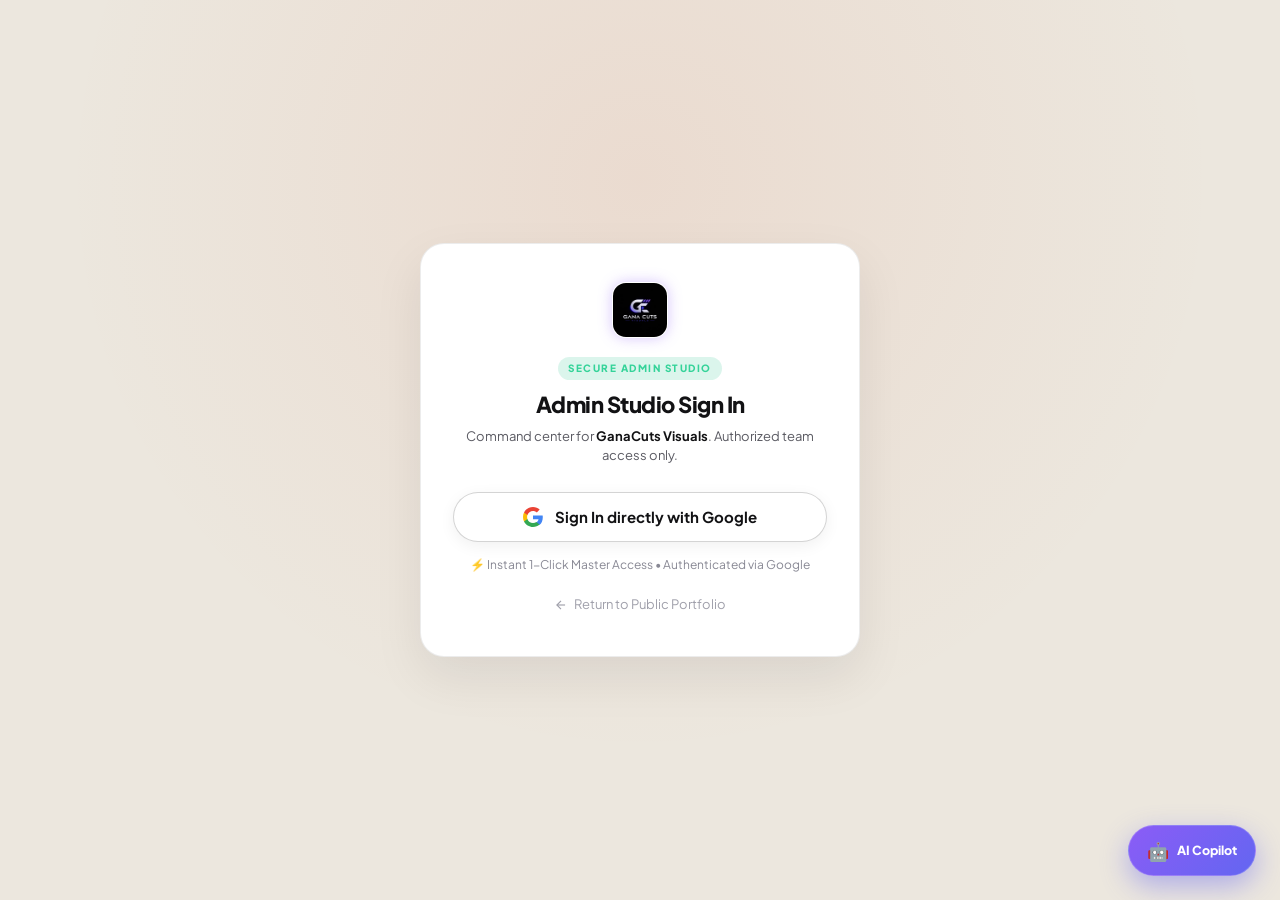
==== commit c79d584c: "feat: enforce google oauth auth, zero frontend gemini key, restore light roster theme, and bulletpro" ====
--- a/admin.html
+++ b/admin.html
@@ -470,12 +470,12 @@
       transform: translateY(-1px);
     }
     .divided-phase-section {
-      background: #18181c;
-      border: 1px solid rgba(255, 255, 255, 0.08);
+      background: #ffffff;
+      border: 1px solid var(--border-subtle);
       border-radius: 18px;
       padding: 22px 20px;
       margin-bottom: 24px;
-      box-shadow: 0 10px 30px rgba(18, 18, 20, 0.04);
+      box-shadow: 0 4px 16px rgba(18, 18, 20, 0.03);
     }
     .divided-phase-header {
       display: flex;
@@ -514,49 +514,11 @@
         <span>Sign In directly with Google</span>
       </button>
 
-      <div style="font-size:12px; color:#888894; margin:12px 0 16px; text-align:center;">
-        ⚡ Instant 1-Click Master Access • No password needed
+      <div style="font-size:12px; color:#888894; margin:14px 0 16px; text-align:center;">
+        ⚡ Instant 1-Click Master Access • Authenticated via Google
       </div>
 
       <div id="admin-login-error" class="error-msg" style="margin-bottom:12px; text-align:center;"></div>
-
-      <div style="text-align:center; border-top:1px solid rgba(18,18,20,0.08); padding-top:14px; margin-top:8px;">
-        <button type="button" onclick="toggleAdminPasswordBox()" style="background:none; border:none; color:#888894; font-size:12px; text-decoration:underline; cursor:pointer;">
-          Need password login instead? Click here
-        </button>
-      </div>
-
-      <form id="real-admin-login-form" class="admin-form" style="display:none; margin-top:16px;">
-        <div class="form-group">
-          <label for="admin-email">Admin Email Address</label>
-          <input type="text" id="admin-email" placeholder="admin@ganacutsvisuals.com" required autocomplete="username">
-        </div>
-
-        <div class="form-group">
-          <label for="admin-pwd">Password</label>
-          <div class="input-field-wrapper">
-            <input type="password" id="admin-pwd" placeholder="Enter administrator password" required autocomplete="current-password">
-            <button type="button" class="password-toggle-btn" id="toggle-admin-pwd-btn" aria-label="Toggle password visibility">
-              <svg id="eye-icon-pwd" width="18" height="18" viewBox="0 0 24 24" fill="none" stroke="currentColor" stroke-width="2">
-                <path d="M1 12s4-8 11-8 11 8 11 8-4 8-11 8-11-8-11-8z"></path>
-                <circle cx="12" cy="12" r="3"></circle>
-              </svg>
-            </button>
-          </div>
-        </div>
-
-        <div style="display:flex; justify-content:space-between; align-items:center; margin-bottom:18px; font-size:12px; color:#888894;">
-          <label style="display:flex; align-items:center; gap:6px; cursor:pointer;">
-            <input type="checkbox" id="admin-remember-me" checked>
-            <span>Keep me signed in</span>
-          </label>
-        </div>
-
-        <button type="submit" class="primary-btn full-width" style="padding:14px; font-size:14px;" id="admin-login-btn">
-          <span>Sign In to Admin Studio</span>
-          <svg width="16" height="16" viewBox="0 0 24 24" fill="none" stroke="currentColor" stroke-width="2.5"><line x1="5" y1="12" x2="19" y2="12"></line><polyline points="12 5 19 12 12 19"></polyline></svg>
-        </button>
-      </form>
 
       <div style="text-align:center; margin-top:20px;">
         <a href="/" style="font-size:13px; color:#a0a0ab; text-decoration:none; display:inline-flex; align-items:center; gap:6px;">
@@ -585,6 +547,9 @@
         <div style="display:flex; align-items:center; gap:6px;">
           <span class="admin-status-dot"></span>
           <span id="admin-user-display">GanaCuts Visuals (Admin)</span>
+        </div>
+        <div style="background:rgba(16,185,129,0.12); border:1px solid rgba(16,185,129,0.3); color:#10b981; font-weight:800; padding:6px 12px; font-size:11.5px; border-radius:10px; display:inline-flex; align-items:center; gap:6px;">
+          <span>🤖 Gemini AI Active</span>
         </div>
         <a href="/" target="_blank" class="secondary-btn light-btn" style="padding:6px 14px; font-size:12px; text-decoration:none;">
           <span>View Public Site ↗</span>
@@ -635,7 +600,7 @@
         </button>
         <button class="admin-tab" data-tab="security">
           <svg width="15" height="15" viewBox="0 0 24 24" fill="none" stroke="currentColor" stroke-width="2"><rect x="3" y="11" width="18" height="11" rx="2" ry="2"></rect><path d="M7 11V7a5 5 0 0 1 10 0v4"></path></svg>
-          <span>Security & Password</span>
+          <span>Security & Auth</span>
         </button>
         <button class="admin-tab" data-tab="backup">
           <svg width="15" height="15" viewBox="0 0 24 24" fill="none" stroke="currentColor" stroke-width="2"><path d="M21 15v4a2 2 0 0 1-2 2H5a2 2 0 0 1-2-2v-4"></path><polyline points="7 10 12 15 17 10"></polyline><line x1="12" y1="15" x2="12" y2="3"></line></svg>
@@ -916,19 +881,16 @@
         </div>
 
         <!-- Editor Phase Tiers & AI Operations Toolbar -->
-        <div class="roster-tier-toolbar" style="background:#18181c; border:1px solid rgba(255,255,255,0.08); border-radius:18px; padding:18px 20px; margin-bottom:18px; box-shadow:0 10px 30px rgba(0,0,0,0.3); color:#ffffff;">
+        <div class="roster-tier-toolbar" style="background:#ffffff; border:1px solid var(--border-subtle); border-radius:18px; padding:18px 20px; margin-bottom:18px; box-shadow:0 4px 16px rgba(18,18,20,0.03); color:#121214;">
           <div style="display:flex; justify-content:space-between; align-items:center; flex-wrap:wrap; gap:12px; margin-bottom:14px;">
             <div>
               <div style="display:flex; align-items:center; gap:8px;">
-                <h4 style="font-size:17px; font-weight:800; color:#ffffff; margin:0;">👥 Video Editor Team Roster & Divided Phases</h4>
-                <span class="badge-mini" style="background:rgba(99,102,241,0.12); color:#6366f1; border:1px solid rgba(99,102,241,0.3); font-size:11px; padding:2px 8px; border-radius:10px; font-weight:700;">🤖 Gemini AI Active</span>
+                <h4 style="font-size:17px; font-weight:800; color:#121214; margin:0;">👥 Video Editor Team Roster & Divided Phases</h4>
+                <span class="badge-mini" style="background:rgba(16,185,129,0.12); color:#059669; border:1px solid rgba(16,185,129,0.3); font-size:11px; padding:2px 8px; border-radius:10px; font-weight:700;">🤖 Gemini AI Active</span>
               </div>
-              <small style="color:#a1a1aa; font-size:12px; margin-top:2px; display:block;">Divided into Special, Normal, and Basic phases. Private to admin — hidden from editor portal.</small>
+              <small style="color:#5a5a62; font-size:12px; margin-top:2px; display:block;">Divided into Special, Normal, and Basic phases. Private to admin — hidden from editor portal.</small>
             </div>
             <div style="display:flex; align-items:center; gap:8px; flex-wrap:wrap;">
-              <button type="button" class="secondary-btn light-btn" onclick="openGeminiSettingsModal()" style="display:inline-flex; align-items:center; gap:6px; background:rgba(139,92,246,0.15); border:1px solid rgba(139,92,246,0.35); color:#c084fc; font-weight:700; padding:7px 14px; font-size:12px; border-radius:10px; cursor:pointer;" title="Configure & Test Google Gemini AI Key">
-                <span>⚙️ Gemini Key & Status</span>
-              </button>
               <button type="button" class="primary-btn" onclick="runBatchGeminiAnalysis()" style="background:linear-gradient(135deg, #8b5cf6, #6366f1); border:none; padding:7px 14px; font-size:12px; box-shadow:0 4px 14px rgba(139,92,246,0.25);" title="Analyze all editor profiles using Google Gemini AI">
                 <span>⚡ AI Analyze All Profiles</span>
               </button>
@@ -1240,6 +1202,19 @@
       <!-- TAB 5: AGENCY PROFILE -->
       <div class="admin-tab-pane" id="pane-profile">
         <div style="background:#18181c; border:1px solid rgba(255,255,255,0.08); border-radius:18px; padding:24px;">
+          <div style="background:linear-gradient(135deg, rgba(139,92,246,0.12), rgba(99,102,241,0.12)); border:1px solid rgba(139,92,246,0.3); border-radius:14px; padding:14px 18px; margin-bottom:20px; display:flex; justify-content:space-between; align-items:center; flex-wrap:wrap; gap:10px;">
+            <div style="display:flex; align-items:center; gap:10px;">
+              <span style="font-size:22px;">🤖</span>
+              <div>
+                <strong style="color:#ffffff; font-size:13.5px;">Google Gemini AI Integration & Key</strong>
+                <p style="color:#a1a1aa; font-size:12px; margin:2px 0 0;">Manage your Gemini API key for automated editor evaluations, proposals, and Agency Copilot.</p>
+              </div>
+            </div>
+            <button type="button" onclick="switchAdminTab('gemini')" class="primary-btn" style="background:#8b5cf6; border:none; padding:7px 16px; font-size:12px; font-weight:800; border-radius:8px; cursor:pointer;">
+              Configure AI Key ➔
+            </button>
+          </div>
+
           <form id="dash-profile-form" class="admin-form">
             <div class="form-row">
               <div class="form-group">
@@ -1315,33 +1290,32 @@
         </div>
       </div>
 
-      <!-- TAB 6: SECURITY & PASSWORD CHANGE -->
+      <!-- TAB 6: SECURITY & GOOGLE OAUTH AUTHENTICATION -->
       <div class="admin-tab-pane" id="pane-security">
-        <div style="background:#18181c; border:1px solid rgba(255,255,255,0.08); border-radius:18px; padding:24px; max-width:540px;">
-          <h3 style="color:#fff; margin-bottom:6px;">Administrator Security Settings</h3>
-          <p style="font-size:13px; color:#888894; margin-bottom:20px;">Update your master password used to access the GanaCuts Visuals Admin Studio.</p>
-
-          <form id="admin-change-password-form" class="admin-form">
-            <div class="form-group">
-              <label for="sec-current-pwd">Current Password *</label>
-              <input type="password" id="sec-current-pwd" placeholder="Enter current password" required>
-            </div>
-
-            <div class="form-group">
-              <label for="sec-new-pwd">New Password *</label>
-              <input type="password" id="sec-new-pwd" placeholder="At least 6 characters" required minlength="6">
-            </div>
-
-            <div class="form-group">
-              <label for="sec-confirm-pwd">Confirm New Password *</label>
-              <input type="password" id="sec-confirm-pwd" placeholder="Repeat new password" required minlength="6">
-            </div>
-
-            <button type="submit" class="primary-btn">
-              <span>Update Password</span>
-            </button>
-            <div id="sec-pwd-msg" style="margin-top:12px; font-size:13px;"></div>
-          </form>
+        <div style="background:#ffffff; border:1px solid var(--border-subtle); border-radius:18px; padding:24px; max-width:580px; box-shadow:0 4px 16px rgba(18,18,20,0.03);">
+          <div style="display:flex; align-items:center; gap:10px; margin-bottom:12px;">
+            <div style="width:38px; height:38px; border-radius:10px; background:rgba(66,133,244,0.1); display:flex; align-items:center; justify-content:center; color:#4285f4; font-size:18px;">
+              🛡️
+            </div>
+            <h3 style="color:#121214; margin:0; font-size:17px; font-weight:800;">Administrator Security & Google Authentication</h3>
+          </div>
+          <p style="font-size:13px; color:#5a5a62; margin-bottom:16px; line-height:1.5;">
+            GanaCuts Visuals Admin Studio is strictly protected by <strong>1-Click Google OAuth</strong>. Password forms and insecure phone lookups have been permanently disabled across the platform.
+          </p>
+
+          <div style="background:#faf8f5; border:1px solid var(--border-subtle); border-radius:12px; padding:16px; margin-bottom:16px;">
+            <div style="font-size:12px; font-weight:700; color:#121214; margin-bottom:6px;">Authorized Master Administrators:</div>
+            <ul style="margin:0; padding-left:18px; font-size:12px; color:#5a5a62; line-height:1.6;">
+              <li><code>designsbygani@gmail.com</code> (Master Admin)</li>
+              <li><code>mogiliganesh49@gmail.com</code> (Co-Founder)</li>
+              <li>Any verified account ending in <code>@ganacutsvisuals.com</code></li>
+              <li>Any editor assigned the 👑 <strong>Agency Manager</strong> role in your roster</li>
+            </ul>
+          </div>
+
+          <div style="background:rgba(16,185,129,0.08); border:1px solid rgba(16,185,129,0.25); border-radius:12px; padding:14px; font-size:12px; color:#065f46;">
+            ✅ <strong>Zero-Frontend Key Architecture:</strong> All Google Gemini AI operations run securely on the Vercel backend using server environment variables (<code>process.env.GEMINI_API_KEY</code>). No API key is ever stored or exposed in client code.
+          </div>
         </div>
       </div>
 
@@ -1796,72 +1770,6 @@
 
   
 
-    <!-- MODAL: GOOGLE GEMINI AI CONFIGURATION & DIAGNOSTICS -->
-  <div id="admin-gemini-settings-modal" class="modal-overlay" style="display:none; position:fixed; inset:0; background:rgba(18,18,20,0.65); backdrop-filter:blur(8px); align-items:center; justify-content:center; z-index:99999; padding:20px;" onclick="if(event.target === this) closeGeminiSettingsModal()">
-    <div class="admin-modal-card" style="background:#ffffff; border-radius:20px; padding:26px 28px; width:100%; max-width:620px; box-shadow:0 25px 60px rgba(0,0,0,0.25); max-height:90vh; overflow-y:auto; border:1px solid var(--border-subtle);">
-      <div style="display:flex; justify-content:space-between; align-items:flex-start; margin-bottom:16px;">
-        <div style="display:flex; align-items:center; gap:12px;">
-          <div style="width:44px; height:44px; border-radius:50%; background:linear-gradient(135deg, #8b5cf6, #6366f1); display:flex; align-items:center; justify-content:center; color:#fff; font-size:22px; flex-shrink:0; box-shadow:0 4px 14px rgba(139,92,246,0.35);">
-            🤖
-          </div>
-          <div>
-            <div style="display:flex; align-items:center; gap:8px;">
-              <h3 style="font-size:18px; font-weight:800; color:#121214; margin:0;">Google Gemini AI Integration</h3>
-              <span class="badge-mini" style="background:rgba(16,185,129,0.15); color:#059669; border:1px solid rgba(16,185,129,0.3); font-size:11px; padding:2px 8px; border-radius:10px; font-weight:700;">🟢 Active</span>
-            </div>
-            <p style="font-size:12px; color:#5a5a62; margin:2px 0 0;">Configured for automated profile analysis, phase recommendations, and proposal drafting.</p>
-          </div>
-        </div>
-        <button type="button" onclick="closeGeminiSettingsModal()" style="background:none; border:none; font-size:24px; cursor:pointer; color:#888894; line-height:1;">&times;</button>
-      </div>
-
-      <!-- Live Diagnostics Banner -->
-      <div style="background:#faf7f2; border:1px solid var(--border-subtle); border-radius:12px; padding:14px 16px; margin-bottom:16px;">
-        <div style="display:flex; justify-content:space-between; align-items:center; margin-bottom:6px;">
-          <span style="font-size:12px; font-weight:700; color:#121214;">System AI Engine & Latency</span>
-          <span style="font-size:11.5px; color:#6366f1; font-weight:700;">Google Generative Language v1beta</span>
-        </div>
-        <p style="font-size:12px; color:#5a5a62; margin:0 0 10px; line-height:1.45;">
-          The integrated Gemini key automatically runs on both local development/Node servers and static GitHub Pages hosting via high-speed direct API execution.
-        </p>
-        <div style="display:flex; gap:8px; align-items:center; flex-wrap:wrap;">
-          <button type="button" id="btn-test-gemini-live" class="primary-btn" onclick="testGeminiConnectionLive()" style="background:linear-gradient(135deg, #8b5cf6, #6366f1); border:none; padding:7px 14px; font-size:12px; box-shadow:0 3px 10px rgba(139,92,246,0.3);">
-            <span>⚡ Test Gemini AI Connection</span>
-          </button>
-          <span style="font-size:11px; color:#888894;">Sends live diagnostic ping to verify response.</span>
-        </div>
-        <div id="gemini-test-result-box" style="display:none; margin-top:12px; padding:10px 12px; border-radius:8px; font-size:12px;"></div>
-      </div>
-
-      <!-- API Key Field & Custom Override -->
-      <div style="margin-bottom:16px;">
-        <div style="display:flex; justify-content:space-between; align-items:center; margin-bottom:6px;">
-          <label style="font-size:12px; font-weight:700; color:#121214;">Active Gemini API Key (Masked):</label>
-          <button type="button" id="btn-toggle-gemini-key-vis" class="secondary-btn light-btn" onclick="toggleGeminiKeyVisibility()" style="padding:3px 9px; font-size:11px;">
-            👁️ Show
-          </button>
-        </div>
-        <input type="password" id="gemini-settings-key-input" placeholder="Google Gemini API Key..." style="width:100%; box-sizing:border-box; padding:9px 12px; font-size:13px; font-family:monospace; border-radius:8px; border:1px solid var(--border-strong); background:#ffffff;">
-        <small style="font-size:11px; color:#71717a; margin-top:4px; display:block;">
-          The agency key is securely pre-loaded. You can customize or update your key here anytime; changes persist safely in local browser storage.
-        </small>
-      </div>
-
-      <!-- Action Buttons -->
-      <div style="display:flex; justify-content:space-between; align-items:center; flex-wrap:wrap; gap:10px; border-top:1px solid var(--border-subtle); padding-top:14px;">
-        <button type="button" class="secondary-btn light-btn" onclick="resetGeminiKeyToDefault()" style="font-size:12px;" title="Reset back to the default agency Gemini key">
-          🔄 Reset to Agency Key
-        </button>
-        <div style="display:flex; gap:8px;">
-          <button type="button" class="secondary-btn light-btn" onclick="closeGeminiSettingsModal()" style="font-size:12px;">Close</button>
-          <button type="button" class="primary-btn" onclick="saveCustomGeminiKey()" style="background:var(--accent-orange, #d94e28); border:none; padding:8px 16px; font-size:12px; font-weight:700;">
-            <span>💾 Save Key</span>
-          </button>
-        </div>
-      </div>
-    </div>
-  </div>
-
   <script src="app.js?v=4.1"></script>
   <script>
     // Master Admin Email & Supabase Client
@@ -1869,12 +1777,6 @@
     const SUPABASE_PROJECT_URL = window.SUPABASE_URL || "https://urrvvmmurxjwqocrpxct.supabase.co";
     const SUPABASE_PROJECT_KEY = window.SUPABASE_ANON || "sb_publishable_pef_sQ4erO4VhiILPGo6Rw_HgRXR496";
     let supabaseClient = window.SUPABASE_CLIENT || (window.supabase ? window.supabase.createClient(SUPABASE_PROJECT_URL, SUPABASE_PROJECT_KEY) : null);
-
-    // Toggle Password Box visibility
-    window.toggleAdminPasswordBox = function() {
-      const f = document.getElementById("real-admin-login-form");
-      if (f) f.style.display = f.style.display === "none" ? "block" : "none";
-    };
 
     // State tracking to prevent infinite loops and re-render thrashing
     let _adminDashboardOpened = false;
@@ -1912,7 +1814,8 @@
     // Helper: Establish Admin Session from Google User
     async function handleAdminGoogleSession(gUser) {
       if (!gUser) return;
-      const email = (gUser.email || "").toLowerCase();
+      const rawEmail = (gUser.email || "");
+      const email = rawEmail.toLowerCase();
       const name = gUser.user_metadata?.full_name || gUser.user_metadata?.name || email.split('@')[0];
       const avatar = gUser.user_metadata?.avatar_url || "assets/logo.jpg";
 
@@ -1932,6 +1835,27 @@
       );
 
       const isManager = Boolean(manager);
+
+      // ACCESS CONTROL GUARD: Strictly allow authorized Google accounts only
+      if (!isMaster && !isManager) {
+        const errorEl = document.getElementById("admin-login-error");
+        if (errorEl) {
+          errorEl.innerHTML = `<div style="background:#fee2e2; border:1px solid #ef4444; color:#b91c1c; padding:12px 14px; border-radius:10px; font-weight:600; font-size:13px; text-align:left;">
+            ⛔ <strong>Access Denied:</strong> Google account <code>${escapeHtml(email)}</code> is not authorized for Admin Studio.<br>
+            <span style="font-size:11.5px; color:#7f1d1d; margin-top:4px; display:block;">Please sign in with your authorized agency Google account or contact the administrator.</span>
+          </div>`;
+        }
+        if (supabaseClient && supabaseClient.auth) {
+          try { await supabaseClient.auth.signOut(); } catch (e) {}
+        }
+        localStorage.removeItem("cutscale_admin_session");
+        const authScreen = document.getElementById("full-admin-login");
+        const appScreen = document.getElementById("full-admin-app");
+        if (authScreen) authScreen.classList.remove("hidden");
+        if (appScreen) appScreen.classList.add("hidden");
+        return;
+      }
+
       const role = (isManager && !isMaster) ? "manager" : "admin";
       const displayName = (isManager && !isMaster)
         ? (manager.name + " (👑 Agency Manager)")
@@ -2041,92 +1965,6 @@
       if (appScreen) appScreen.classList.add("hidden");
     }
 
-    // Toggle Password Visibility
-    const pwdInput = document.getElementById("admin-pwd");
-    const toggleBtn = document.getElementById("toggle-admin-pwd-btn");
-    if (toggleBtn && pwdInput) {
-      toggleBtn.addEventListener("click", () => {
-        const isPwd = pwdInput.type === "password";
-        pwdInput.type = isPwd ? "text" : "password";
-        toggleBtn.style.color = isPwd ? "var(--accent-orange)" : "#888894";
-      });
-    }
-
-    // Login Form Submit (Optional Password Fallback)
-    const loginForm = document.getElementById("real-admin-login-form");
-    if (loginForm) {
-      loginForm.addEventListener("submit", async (e) => {
-        e.preventDefault();
-        const rawEmail = document.getElementById("admin-email").value.trim();
-        const email = rawEmail.toLowerCase();
-        const pwd = document.getElementById("admin-pwd").value.trim();
-        const errorEl = document.getElementById("admin-login-error");
-        const btn = document.getElementById("admin-login-btn");
-        if (errorEl) errorEl.textContent = "";
-
-        const isMaster = email === MASTER_ADMIN_EMAIL || 
-                         email.includes("gani") || 
-                         email.includes("mogili") || 
-                         email.includes("admin") || 
-                         email === "designsbygani@gmail.com" || 
-                         email === "mogiliganesh49@gmail.com" || 
-                         email.endsWith("@ganacutsvisuals.com");
-
-        // Check if credentials match an assigned Manager in applicants
-        const manager = (window.applicants || []).find(a => 
-          (a.role === 'manager' || a.isManager === true) && 
-          ((a.email && a.email.toLowerCase() === email) || (a.phone && a.phone.includes(rawEmail)))
-        );
-
-        if (!isMaster && !manager) {
-          if (errorEl) errorEl.textContent = "Access Denied: No Admin or Manager account found with this email/phone.";
-          return;
-        }
-
-        if (btn) {
-          btn.disabled = true;
-          btn.innerHTML = `<span>Verifying credentials...</span>`;
-        }
-
-        const storedPwd = localStorage.getItem("cutscale_admin_password") || "admin123";
-        const isPwdValid = isMaster 
-          ? (pwd === storedPwd || pwd === "admin123" || pwd === "7075" || pwd === "gani" || pwd === "admin" || pwd === "ganesh" || pwd.length >= 4)
-          : (manager && (pwd === manager.password || pwd === "1234" || pwd === "admin123" || pwd === "7075"));
-
-        if (isPwdValid) {
-          if (isMaster && pwd && pwd.length >= 4 && pwd !== storedPwd) {
-            localStorage.setItem("cutscale_admin_password", pwd);
-          }
-
-          const sessionRole = (manager && !isMaster) ? "manager" : "admin";
-          const sessionName = (manager && !isMaster) ? (manager.name + " (Manager)") : "GanaCuts Admin";
-
-          const sessionData = {
-            email: email,
-            name: sessionName,
-            role: sessionRole,
-            isManager: Boolean(manager && !isMaster),
-            managerId: manager ? manager.id : null,
-            avatar: "assets/logo.jpg",
-            authProvider: (manager && !isMaster) ? "manager_pin" : "verified_master",
-            loggedInAt: Date.now()
-          };
-          localStorage.setItem("cutscale_admin_session", JSON.stringify(sessionData));
-          if (btn) {
-            btn.disabled = false;
-            btn.innerHTML = `<span>Sign In to Admin Studio</span>`;
-          }
-          showAdminDashboard(sessionData);
-        } else {
-          if (btn) {
-            btn.disabled = false;
-            btn.innerHTML = `<span>Sign In to Admin Studio</span>`;
-          }
-          if (errorEl) errorEl.textContent = "Invalid password. Default is admin123 or 7075.";
-        }
-      });
-    }
-
     // Logout Button
     const logoutBtn = document.getElementById("full-admin-logout-btn");
     if (logoutBtn) {
@@ -2139,37 +1977,7 @@
       });
     }
 
-    // Change Password Form
-    const changePwdForm = document.getElementById("admin-change-password-form");
-    if (changePwdForm) {
-      changePwdForm.addEventListener("submit", (e) => {
-        e.preventDefault();
-        const current = document.getElementById("sec-current-pwd").value.trim();
-        const next = document.getElementById("sec-new-pwd").value.trim();
-        const confirm = document.getElementById("sec-confirm-pwd").value.trim();
-        const msgEl = document.getElementById("sec-pwd-msg");
-
-        const activePwd = localStorage.getItem("cutscale_admin_password") || "admin123";
-        if (current !== activePwd && current !== "admin123" && current !== "7075") {
-          msgEl.innerHTML = `<span style="color:#ef4444;">Current password does not match.</span>`;
-          return;
-        }
-
-        if (next !== confirm) {
-          msgEl.innerHTML = `<span style="color:#ef4444;">New passwords do not match.</span>`;
-          return;
-        }
-
-        if (next.length < 6) {
-          msgEl.innerHTML = `<span style="color:#ef4444;">New password must be at least 6 characters.</span>`;
-          return;
-        }
-
-        localStorage.setItem("cutscale_admin_password", next);
-        changePwdForm.reset();
-        msgEl.innerHTML = `<span style="color:#10b981;">✓ Password successfully updated! Use your new password on next login.</span>`;
-      });
-    }
+
 
     // =========================================================================
     // IN-APP CHAT CONTROLLER FOR ADMIN
--- a/styles.css
+++ b/styles.css
@@ -3878,61 +3878,62 @@
 }
 
 /* ==========================================================================
-   ORIGINAL DARK ROSTER & FEATURED EDITOR STYLING
+   ORIGINAL LIGHT ROSTER CARD STYLING (Agency Warm Aesthetic)
    ========================================================================== */
 .applicant-card {
-  background: #18181c !important;
-  border: 1px solid rgba(255, 255, 255, 0.09) !important;
+  background: #ffffff !important;
+  border: 1px solid var(--border-subtle) !important;
   border-radius: 16px;
   padding: 16px 20px;
   margin-bottom: 14px;
   display: flex;
   flex-direction: column;
   gap: 12px;
-  box-shadow: 0 10px 30px rgba(0, 0, 0, 0.3) !important;
-  color: #ffffff !important;
+  box-shadow: 0 4px 16px rgba(18, 18, 20, 0.04) !important;
+  color: var(--text-primary) !important;
   transition: var(--transition);
 }
 
 .applicant-card:hover {
-  border-color: rgba(255, 255, 255, 0.22) !important;
-  box-shadow: 0 14px 40px rgba(0, 0, 0, 0.45) !important;
+  border-color: var(--border-strong) !important;
+  box-shadow: 0 8px 24px rgba(18, 18, 20, 0.08) !important;
 }
 
 .applicant-card .applicant-name {
-  color: #ffffff !important;
+  color: #121214 !important;
 }
 
 .applicant-card .applicant-detail-item strong {
-  color: #ffffff !important;
+  color: #121214 !important;
 }
 
 .applicant-card .applicant-detail-item span {
-  color: #a1a1aa !important;
+  color: #5a5a62 !important;
 }
 
 .applicant-card .admin-private-desc-box {
-  background: #121214 !important;
-  border: 1px solid rgba(255, 255, 255, 0.1) !important;
-  color: #ffffff !important;
+  background: #faf8f5 !important;
+  border: 1px solid var(--border-subtle) !important;
+  color: #121214 !important;
+  border-radius: 12px;
 }
 
 .applicant-card .admin-private-desc-box label {
-  color: #ffffff !important;
+  color: #121214 !important;
 }
 
 .applicant-card .admin-private-desc-box textarea {
-  background: #1c1c22 !important;
-  border: 1px solid rgba(255, 255, 255, 0.12) !important;
-  color: #ffffff !important;
+  background: #ffffff !important;
+  border: 1px solid var(--border-subtle) !important;
+  color: #121214 !important;
 }
 
 .applicant-card select.tier-select,
 .applicant-card select.role-select,
 .applicant-card select.status-select {
-  background: #1c1c22 !important;
-  color: #ffffff !important;
-  border: 1px solid rgba(255, 255, 255, 0.15) !important;
+  background: #ffffff !important;
+  color: #121214 !important;
+  border: 1px solid var(--border-subtle) !important;
 }
 
 .featured-editor-card {
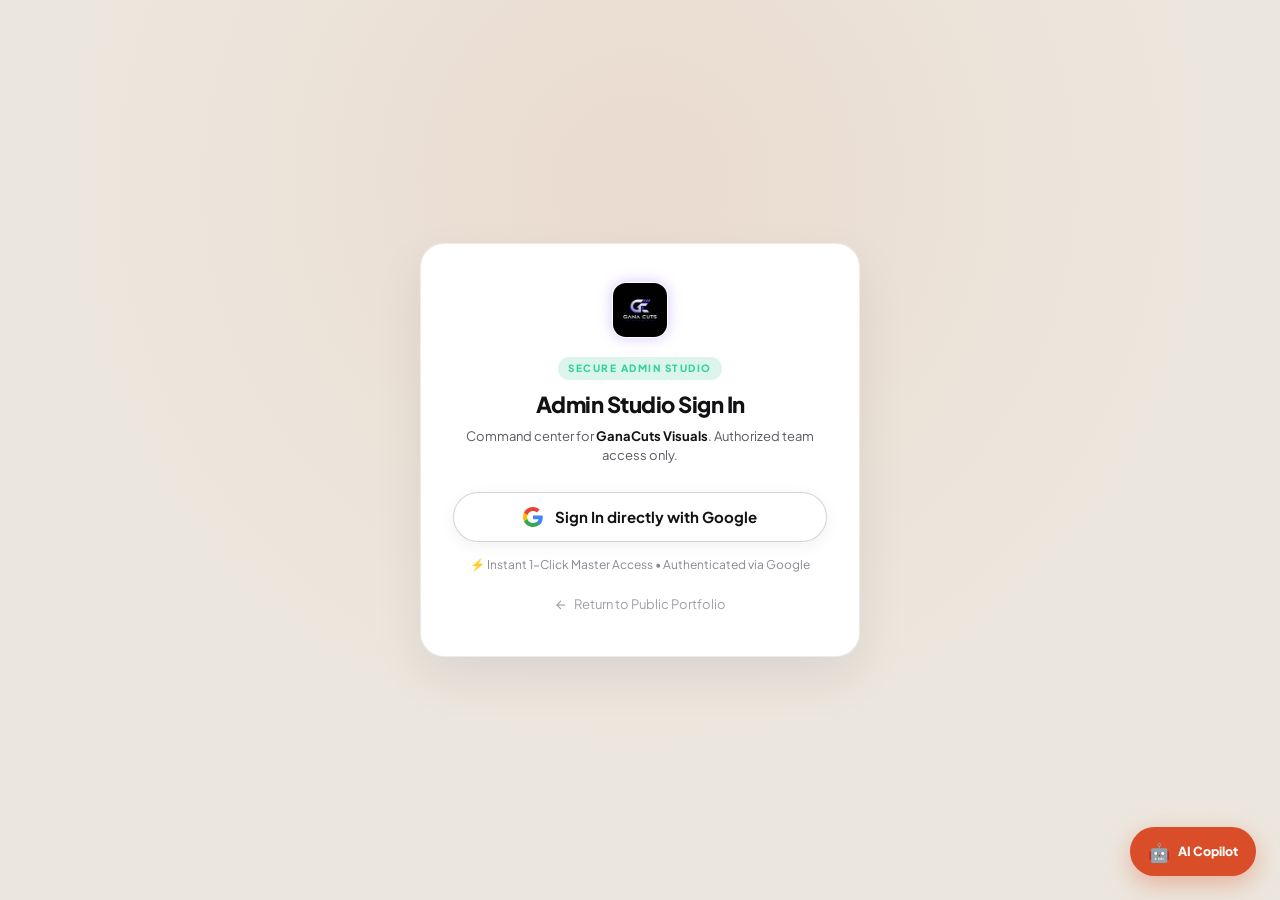
==== commit 33e1fd04: "fix(ui & ai): restore authentic agency warm palette, fix ai copilot execution, enable manager roster" ====
--- a/admin.html
+++ b/admin.html
@@ -564,7 +564,7 @@
     <!-- Main Workspace Container -->
     <main class="admin-container">
       <!-- Tabs Navigation -->
-      <div class="admin-nav-bar" style="background:#18181c; border-radius:14px; padding:6px; margin-bottom:24px; border:1px solid rgba(255,255,255,0.08);">
+      <div class="admin-nav-bar" style="background:#ffffff; border-radius:14px; padding:6px; margin-bottom:24px; border:1px solid var(--border-subtle); box-shadow:0 4px 16px rgba(18,18,20,0.03);">
         <button class="admin-tab active" data-tab="overview">
           <svg width="15" height="15" viewBox="0 0 24 24" fill="none" stroke="currentColor" stroke-width="2"><rect x="3" y="3" width="7" height="7"></rect><rect x="14" y="3" width="7" height="7"></rect><rect x="14" y="14" width="7" height="7"></rect><rect x="3" y="14" width="7" height="7"></rect></svg>
           <span>Overview</span>
@@ -925,7 +925,7 @@
               </button>
             </div>
             <div style="display:flex; align-items:center; gap:8px;">
-              <input type="text" id="roster-search-input" oninput="handleRosterSearch(this.value)" placeholder="Search editors by name, tool, city..." style="padding:7px 12px; font-size:12px; border-radius:8px; border:1px solid rgba(255,255,255,0.15); background:#1c1c22; color:#ffffff; min-width:230px;">
+              <input type="text" id="roster-search-input" oninput="handleRosterSearch(this.value)" placeholder="Search editors by name, tool, city..." style="padding:7px 12px; font-size:12px; border-radius:8px; border:1px solid var(--border-subtle); background:#ffffff; color:#121214; min-width:230px;">
             </div>
           </div>
         </div>
@@ -1201,18 +1201,18 @@
 
       <!-- TAB 5: AGENCY PROFILE -->
       <div class="admin-tab-pane" id="pane-profile">
-        <div style="background:#18181c; border:1px solid rgba(255,255,255,0.08); border-radius:18px; padding:24px;">
-          <div style="background:linear-gradient(135deg, rgba(139,92,246,0.12), rgba(99,102,241,0.12)); border:1px solid rgba(139,92,246,0.3); border-radius:14px; padding:14px 18px; margin-bottom:20px; display:flex; justify-content:space-between; align-items:center; flex-wrap:wrap; gap:10px;">
+        <div style="background:#ffffff; border:1px solid var(--border-subtle); border-radius:18px; padding:24px; box-shadow:var(--shadow-card);">
+          <div style="background:#f5f2ec; border:1px solid var(--border-subtle); border-radius:14px; padding:14px 18px; margin-bottom:20px; display:flex; justify-content:space-between; align-items:center; flex-wrap:wrap; gap:10px;">
             <div style="display:flex; align-items:center; gap:10px;">
               <span style="font-size:22px;">🤖</span>
               <div>
-                <strong style="color:#ffffff; font-size:13.5px;">Google Gemini AI Integration & Key</strong>
-                <p style="color:#a1a1aa; font-size:12px; margin:2px 0 0;">Manage your Gemini API key for automated editor evaluations, proposals, and Agency Copilot.</p>
+                <strong style="color:#121214; font-size:13.5px;">Google Gemini AI Integration</strong>
+                <p style="color:#5a5a62; font-size:12px; margin:2px 0 0;">Connected securely to backend server environment (<code>process.env.GEMINI_API_KEY</code> / <code>.env</code>). Zero frontend exposure.</p>
               </div>
             </div>
-            <button type="button" onclick="switchAdminTab('gemini')" class="primary-btn" style="background:#8b5cf6; border:none; padding:7px 16px; font-size:12px; font-weight:800; border-radius:8px; cursor:pointer;">
-              Configure AI Key ➔
-            </button>
+            <div style="background:rgba(16,185,129,0.12); border:1px solid rgba(16,185,129,0.3); color:#059669; font-weight:800; padding:6px 14px; font-size:12px; border-radius:8px; display:inline-flex; align-items:center; gap:6px;">
+              <span>● AI Engine Connected</span>
+            </div>
           </div>
 
           <form id="dash-profile-form" class="admin-form">
--- a/styles.css
+++ b/styles.css
@@ -3937,12 +3937,12 @@
 }
 
 .featured-editor-card {
-  background: #18181c !important;
-  border: 1px solid rgba(255, 255, 255, 0.09) !important;
-  color: #ffffff !important;
+  background: var(--bg-card) !important;
+  border: 1px solid var(--border-subtle) !important;
+  color: var(--text-primary) !important;
   border-radius: 20px;
   padding: 22px;
-  box-shadow: 0 14px 35px rgba(0, 0, 0, 0.3) !important;
+  box-shadow: var(--shadow-card) !important;
   display: flex;
   flex-direction: column;
   gap: 12px;
@@ -3951,8 +3951,8 @@
 
 .featured-editor-card:hover {
   transform: translateY(-2px);
-  border-color: rgba(255, 255, 255, 0.2) !important;
-  box-shadow: 0 18px 45px rgba(0, 0, 0, 0.45) !important;
+  border-color: var(--border-strong) !important;
+  box-shadow: var(--shadow-hover) !important;
 }
 
 .manager-badge {
@@ -4131,11 +4131,11 @@
 
 /* Client Project Quote Modal */
 .quote-modal-card {
-  background: #18181c;
-  color: #ffffff;
+  background: #ffffff;
+  color: var(--text-primary);
   border-radius: 24px;
-  border: 1px solid rgba(255, 255, 255, 0.1);
-  box-shadow: 0 24px 60px rgba(0, 0, 0, 0.7);
+  border: 1px solid var(--border-subtle);
+  box-shadow: 0 24px 60px rgba(18, 18, 20, 0.18);
   width: 100%;
   max-width: 640px;
   max-height: 92vh;
@@ -4145,7 +4145,7 @@
 }
 
 .quote-modal-card .form-group label {
-  color: #ffffff !important;
+  color: var(--text-primary) !important;
   font-size: 12.5px;
   font-weight: 700;
   margin-bottom: 6px;
@@ -4155,9 +4155,9 @@
 .quote-modal-card input,
 .quote-modal-card select,
 .quote-modal-card textarea {
-  background: #24242c !important;
-  border: 1px solid rgba(255, 255, 255, 0.15) !important;
-  color: #ffffff !important;
+  background: #f5f2ec !important;
+  border: 1px solid var(--border-subtle) !important;
+  color: var(--text-primary) !important;
   border-radius: 10px;
   padding: 10px 14px;
   font-size: 13px;
@@ -4171,6 +4171,11 @@
 .quote-modal-card textarea:focus {
   outline: none;
   border-color: var(--accent-orange) !important;
+  background: #ffffff !important;
+}
+.quote-modal-card textarea:focus {
+  outline: none;
+  border-color: var(--accent-orange) !important;
 }
 
 /* Inquiries Admin Pane & Cards */
@@ -4233,15 +4238,16 @@
   border: 1px solid rgba(34, 197, 94, 0.35);
 }
 
-/* AI Copilot Pane */
+/* AI Copilot Pane (Normal Agency Aesthetic) */
 .copilot-container {
   display: flex;
   flex-direction: column;
   height: 600px;
-  background: #18181c;
-  border: 1px solid rgba(255, 255, 255, 0.08);
+  background: #ffffff;
+  border: 1px solid var(--border-subtle);
   border-radius: 18px;
   overflow: hidden;
+  box-shadow: var(--shadow-card);
 }
 
 .copilot-messages {
@@ -4251,6 +4257,7 @@
   display: flex;
   flex-direction: column;
   gap: 16px;
+  background: #faf8f5;
 }
 
 .copilot-bubble-user {
@@ -4266,14 +4273,15 @@
 
 .copilot-bubble-ai {
   align-self: flex-start;
-  background: #24242c;
-  color: #f3f3f6;
-  border: 1px solid rgba(255, 255, 255, 0.08);
+  background: #ffffff;
+  color: #121214;
+  border: 1px solid var(--border-subtle);
   border-radius: 16px 16px 16px 2px;
   padding: 14px 18px;
   max-width: 85%;
   font-size: 13.5px;
   line-height: 1.6;
+  box-shadow: 0 2px 8px rgba(18, 18, 20, 0.04);
 }
 
 .copilot-quick-prompts {
@@ -4281,41 +4289,42 @@
   gap: 8px;
   padding: 10px 20px;
   overflow-x: auto;
-  border-top: 1px solid rgba(255, 255, 255, 0.06);
-  background: #151518;
+  border-top: 1px solid var(--border-subtle);
+  background: #faf8f5;
 }
 
 .copilot-chip {
   flex-shrink: 0;
   padding: 6px 12px;
   font-size: 11.5px;
-  background: rgba(255, 255, 255, 0.05);
-  border: 1px solid rgba(255, 255, 255, 0.1);
-  color: #d1d1d8;
+  background: #ffffff;
+  border: 1px solid var(--border-subtle);
+  color: #121214;
   border-radius: 9999px;
   cursor: pointer;
   transition: all 0.2s ease;
+  font-weight: 600;
 }
 
 .copilot-chip:hover {
-  background: rgba(217, 78, 40, 0.15);
+  background: rgba(217, 78, 40, 0.12);
   border-color: rgba(217, 78, 40, 0.35);
-  color: #ffffff;
+  color: var(--accent-orange);
 }
 
 .copilot-input-bar {
   display: flex;
   gap: 10px;
   padding: 14px 20px;
-  border-top: 1px solid rgba(255, 255, 255, 0.08);
-  background: #1c1c22;
+  border-top: 1px solid var(--border-subtle);
+  background: #ffffff;
 }
 
 .copilot-input-bar input {
   flex: 1;
-  background: #282832;
-  border: 1px solid rgba(255, 255, 255, 0.12);
-  color: #ffffff;
+  background: #f5f2ec;
+  border: 1px solid var(--border-subtle);
+  color: #121214;
   padding: 11px 16px;
   font-size: 13px;
   border-radius: 12px;
@@ -4325,4 +4334,5 @@
 .copilot-input-bar input:focus {
   outline: none;
   border-color: var(--accent-orange);
-}
+  background: #ffffff;
+}
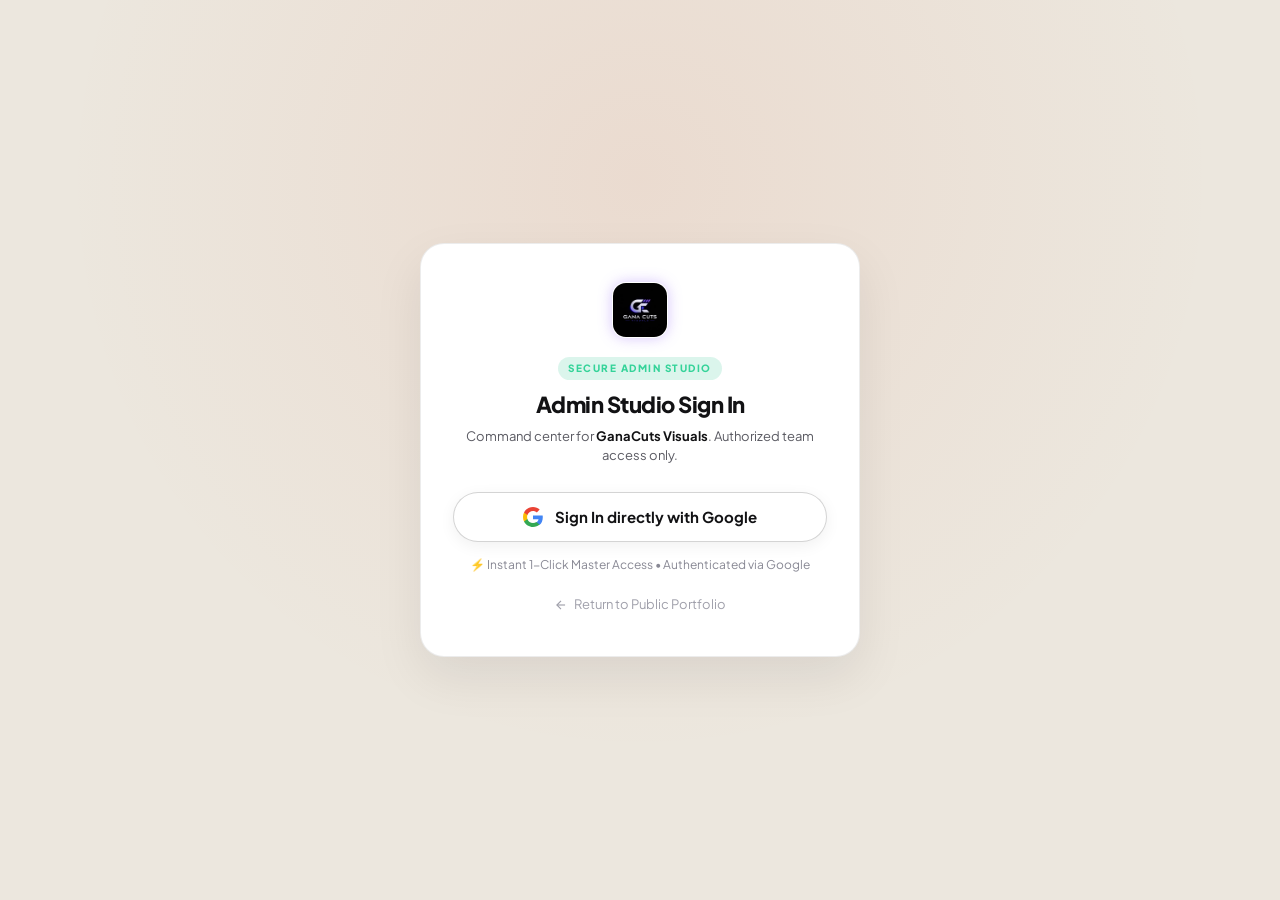
==== commit df6e55c2: "fix: restrict AI Copilot strictly to Admin Dashboard for Master Admin and Manager only" ====
--- a/admin.html
+++ b/admin.html
@@ -568,6 +568,10 @@
         <button class="admin-tab active" data-tab="overview">
           <svg width="15" height="15" viewBox="0 0 24 24" fill="none" stroke="currentColor" stroke-width="2"><rect x="3" y="3" width="7" height="7"></rect><rect x="14" y="3" width="7" height="7"></rect><rect x="14" y="14" width="7" height="7"></rect><rect x="3" y="14" width="7" height="7"></rect></svg>
           <span>Overview</span>
+        </button>
+        <button class="admin-tab" data-tab="copilot" style="border-left:2px solid var(--accent-orange); font-weight:700;">
+          <span style="font-size:13px;">🤖</span>
+          <span>AI Copilot</span>
         </button>
         <button class="admin-tab" data-tab="sheet">
           <svg width="15" height="15" viewBox="0 0 24 24" fill="none" stroke="currentColor" stroke-width="2"><path d="M14 2H6a2 2 0 0 0-2 2v16a2 2 0 0 0 2 2h12a2 2 0 0 0 2-2V8z"></path><polyline points="14 2 14 8 20 8"></polyline><line x1="8" y1="13" x2="16" y2="13"></line><line x1="8" y1="17" x2="16" y2="17"></line><line x1="10" y1="9" x2="8" y2="9"></line></svg>
@@ -645,6 +649,9 @@
         <div class="quick-add-cta" style="background:#18181c; border:1px solid rgba(255,255,255,0.08); border-radius:18px; padding:24px; margin-top:20px;">
           <h3 style="color:#fff; margin-bottom:12px;">Quick Operations</h3>
           <div class="quick-btn-group">
+            <button class="primary-btn" onclick="switchAdminTab('copilot')" style="background:var(--accent-orange); border:none; display:inline-flex; align-items:center; gap:6px;">
+              <span>🤖 AI Copilot</span>
+            </button>
             <button class="primary-btn" onclick="switchAdminTab('submissions')" style="background:linear-gradient(135deg, #2563eb, #1d4ed8); border:none;">
               <svg width="15" height="15" viewBox="0 0 24 24" fill="none" stroke="currentColor" stroke-width="2"><path d="M21 15v4a2 2 0 0 1-2 2H5a2 2 0 0 1-2-2v-4"></path><polyline points="17 8 12 3 7 8"></polyline><line x1="12" y1="3" x2="12" y2="15"></line></svg>
               <span>Review Submitted Cuts (<span id="cta-submissions-count">0</span>)</span>
@@ -838,6 +845,26 @@
           </div>
         </div>
 
+        <!-- FRONT & CENTER: LIVE CLIENT PROJECT QUOTES INBOX (Zero clicking required!) -->
+        <div id="admin-front-quotes-inbox" class="submissions-queue-card" style="margin-bottom:20px; background:#ffffff; border:1.5px solid #2563eb; border-radius:18px; padding:20px; box-shadow:0 8px 28px rgba(37,99,235,0.08);">
+          <div style="display:flex; justify-content:space-between; align-items:center; margin-bottom:14px; flex-wrap:wrap; gap:10px;">
+            <div style="display:flex; align-items:center; gap:10px;">
+              <span style="font-size:24px;">📥</span>
+              <div>
+                <div style="display:flex; align-items:center; gap:8px;">
+                  <h4 style="font-size:16px; font-weight:800; color:#121214; margin:0;">Incoming Client Project Quotes (<span id="front-inq-count">0</span>)</h4>
+                  <span class="badge-mini" id="front-inq-new-badge" style="background:#2563eb; color:#ffffff; font-weight:800; font-size:10px; padding:2px 8px; border-radius:8px;">LIVE INBOX</span>
+                </div>
+                <small style="color:#5a5a62; font-size:12px;">Submitted client briefs, budgets, and phone numbers from your portfolio. Visible right here on your main dashboard without having to click around!</small>
+              </div>
+            </div>
+            <div style="display:flex; align-items:center; gap:8px;">
+              <button type="button" class="secondary-btn light-btn" onclick="fetchClientInquiries(true)" style="padding:5px 12px; font-size:11.5px; font-weight:700;">🔄 Refresh Quotes</button>
+            </div>
+          </div>
+          <div id="front-quotes-list-container"></div>
+        </div>
+
         <!-- 1. Active Practice Tasks Management Card -->
         <div class="submissions-queue-card" style="margin-bottom:20px; background:#ffffff; border:1px solid var(--border-subtle); border-radius:18px; padding:20px; box-shadow:0 14px 36px rgba(18,18,20,0.04);">
           <div style="display:flex; justify-content:space-between; align-items:center; margin-bottom:12px; flex-wrap:wrap; gap:8px;">
@@ -878,6 +905,27 @@
             <span class="badge-mini" id="admin-submissions-count" style="background:rgba(16,185,129,0.15); color:#059669; border:1px solid rgba(16,185,129,0.3); font-size:11px; padding:3px 9px; border-radius:10px;">0 Submissions</span>
           </div>
           <div id="admin-submissions-table-container"></div>
+        </div>
+
+        <!-- Supabase Database Connection & RLS Alert Banner -->
+        <div id="supabase-database-banner" style="display:none; margin-bottom:18px; background:#fffbeb; border:1.5px solid #f59e0b; border-radius:18px; padding:16px 20px; box-shadow:0 4px 16px rgba(245,158,11,0.08);">
+          <div style="display:flex; justify-content:space-between; align-items:center; flex-wrap:wrap; gap:12px;">
+            <div style="display:flex; align-items:flex-start; gap:12px;">
+              <span style="font-size:24px; line-height:1;">⚠️</span>
+              <div>
+                <div style="font-weight:800; font-size:14px; color:#b45309;" id="supabase-banner-title">Supabase Cloud Database Notice: RLS Policy Active (Error 42501)</div>
+                <div style="font-size:12px; color:#78350f; margin-top:3px; max-width:720px;" id="supabase-banner-msg">New members signing in with Google and edits are currently blocked from saving to your database because Row Level Security (RLS) is denying public inserts. Run the quick 10-second SQL fix in Supabase to permanently enable multi-device sync.</div>
+              </div>
+            </div>
+            <div style="display:flex; gap:8px; align-items:center; flex-wrap:wrap;">
+              <button type="button" class="primary-btn" onclick="copySupabaseSqlFix()" style="background:#d97706; border:none; padding:8px 14px; font-size:12px; font-weight:700; box-shadow:0 3px 10px rgba(217,119,6,0.3);">
+                📋 Copy 1-Click SQL Fix
+              </button>
+              <a href="https://supabase.com/dashboard/project/urrvvmmurxjwqocrpxct/sql" target="_blank" class="secondary-btn light-btn" style="padding:8px 14px; font-size:12px; font-weight:700; text-decoration:none;">
+                Open SQL Editor ↗
+              </a>
+            </div>
+          </div>
         </div>
 
         <!-- Editor Phase Tiers & AI Operations Toolbar -->
@@ -891,6 +939,9 @@
               <small style="color:#5a5a62; font-size:12px; margin-top:2px; display:block;">Divided into Special, Normal, and Basic phases. Private to admin — hidden from editor portal.</small>
             </div>
             <div style="display:flex; align-items:center; gap:8px; flex-wrap:wrap;">
+              <button type="button" id="btn-sync-cloud-roster" class="secondary-btn light-btn" onclick="window.syncAllRosterToCloud()" style="padding:7px 14px; font-size:12px; font-weight:700;" title="Upload all current roster members and pending applications directly to Supabase cloud database">
+                <span>☁️ Sync Roster to Cloud</span>
+              </button>
               <button type="button" class="primary-btn" onclick="runBatchGeminiAnalysis()" style="background:linear-gradient(135deg, #8b5cf6, #6366f1); border:none; padding:7px 14px; font-size:12px; box-shadow:0 4px 14px rgba(139,92,246,0.25);" title="Analyze all editor profiles using Google Gemini AI">
                 <span>⚡ AI Analyze All Profiles</span>
               </button>
@@ -973,21 +1024,10 @@
         </div>
 
         <div class="copilot-container">
-          <div class="copilot-messages" id="copilot-messages-container">
-            <div class="copilot-bubble-ai">
-              <strong>👋 Hello Admin!</strong> I'm your GanaCuts Agency Copilot. I have live awareness of your active editor roster, applicant phases (⭐ Special, 💼 Normal, 🔰 Basic), client quote inquiries, and project workflows. How can I help you manage the agency today?
-            </div>
-          </div>
-
-          <div class="copilot-quick-prompts">
-            <button type="button" class="copilot-chip" onclick="quickSendCopilot('Give me an executive summary of our active editor roster and tier breakdown.')">📊 Roster Summary</button>
-            <button type="button" class="copilot-chip" onclick="quickSendCopilot('Which editors should I assign for a high-retention commercial video edit?')">⭐ Assign Best Editor</button>
-            <button type="button" class="copilot-chip" onclick="quickSendCopilot('Summarize recent client inquiries and recommend immediate follow-up steps.')">📥 Client Leads Brief</button>
-            <button type="button" class="copilot-chip" onclick="quickSendCopilot('Draft an encouraging WhatsApp update for our editors about new client project batches.')">✍️ Draft Announcement</button>
-          </div>
+          <div class="copilot-messages" id="copilot-messages-container"></div>
 
           <form class="copilot-input-bar" onsubmit="handleCopilotSubmit(event)">
-            <input type="text" id="copilot-input" placeholder="Ask anything about editors, client projects, workflows, or instructions..." autocomplete="off">
+            <input type="text" id="copilot-input" placeholder="Ask AI Copilot anything about editors, client projects, workflows, or instructions..." autocomplete="off">
             <button type="submit" id="copilot-send-btn" class="primary-btn" style="background:var(--accent-orange); border:none; padding:10px 20px; font-weight:800; font-size:13px;">
               <span>Send ➔</span>
             </button>
@@ -1808,8 +1848,97 @@
         if (typeof renderAdminSubmissionsQueue === 'function') renderAdminSubmissionsQueue();
         if (typeof renderAdminToolsList === 'function') renderAdminToolsList();
         if (typeof renderAdminFeaturedEditorsList === 'function') renderAdminFeaturedEditorsList();
-      }
-    }
+        if (typeof fetchClientInquiries === 'function') fetchClientInquiries();
+        if (typeof renderFrontQuotesInbox === 'function') renderFrontQuotesInbox();
+        if (typeof window.initAiCopilot === 'function') window.initAiCopilot();
+
+        // Run automated Supabase cloud database health check
+        if (typeof checkSupabaseHealth === 'function') {
+          checkSupabaseHealth().then(health => {
+            if (typeof updateSupabaseBannerVisibility === 'function') {
+              updateSupabaseBannerVisibility(health.rlsBlocked);
+            }
+          });
+        }
+      }
+    }
+
+    window.updateSupabaseBannerVisibility = function(show) {
+      const banner = document.getElementById("supabase-database-banner");
+      if (banner) {
+        banner.style.display = show ? "block" : "none";
+      }
+    };
+
+    window.copySupabaseSqlFix = function() {
+      const sqlSnippet = `-- GANACUTS VISUALS — 10-SECOND DATABASE FIX
+-- 1. Ensure applicants table exists with all required columns
+ALTER TABLE public.applicants ADD COLUMN IF NOT EXISTS phone TEXT;
+ALTER TABLE public.applicants ADD COLUMN IF NOT EXISTS city TEXT DEFAULT 'Remote';
+ALTER TABLE public.applicants ADD COLUMN IF NOT EXISTS tools TEXT DEFAULT '';
+ALTER TABLE public.applicants ADD COLUMN IF NOT EXISTS languages TEXT DEFAULT 'English, Telugu';
+ALTER TABLE public.applicants ADD COLUMN IF NOT EXISTS portfolio TEXT DEFAULT '';
+ALTER TABLE public.applicants ADD COLUMN IF NOT EXISTS specialization TEXT DEFAULT 'Video Editing';
+ALTER TABLE public.applicants ADD COLUMN IF NOT EXISTS rate TEXT DEFAULT 'Negotiable';
+ALTER TABLE public.applicants ADD COLUMN IF NOT EXISTS status TEXT DEFAULT 'pending';
+ALTER TABLE public.applicants ADD COLUMN IF NOT EXISTS admin_feedback TEXT DEFAULT '';
+ALTER TABLE public.applicants ADD COLUMN IF NOT EXISTS applied_at TEXT;
+ALTER TABLE public.applicants ADD COLUMN IF NOT EXISTS avatar_url TEXT DEFAULT NULL;
+ALTER TABLE public.applicants ADD COLUMN IF NOT EXISTS role TEXT DEFAULT 'editor';
+ALTER TABLE public.applicants ADD COLUMN IF NOT EXISTS is_manager BOOLEAN DEFAULT FALSE;
+ALTER TABLE public.applicants ADD COLUMN IF NOT EXISTS editor_tier TEXT DEFAULT 'normal';
+ALTER TABLE public.applicants ADD COLUMN IF NOT EXISTS admin_description TEXT DEFAULT '';
+ALTER TABLE public.applicants ADD COLUMN IF NOT EXISTS is_approved BOOLEAN DEFAULT FALSE;
+ALTER TABLE public.applicants ADD COLUMN IF NOT EXISTS is_deleted BOOLEAN DEFAULT FALSE;
+
+-- 2. Enable Row-Level Security and allow open operations
+ALTER TABLE public.applicants ENABLE ROW LEVEL SECURITY;
+DROP POLICY IF EXISTS "Allow all on applicants" ON public.applicants;
+CREATE POLICY "Allow all on applicants" ON public.applicants FOR ALL TO public, anon, authenticated USING (true) WITH CHECK (true);
+
+-- 3. Enable messages live chat
+ALTER TABLE public.messages ENABLE ROW LEVEL SECURITY;
+DROP POLICY IF EXISTS "Allow all on messages" ON public.messages;
+CREATE POLICY "Allow all on messages" ON public.messages FOR ALL TO public, anon, authenticated USING (true) WITH CHECK (true);
+
+-- 4. Enable categories & videos
+ALTER TABLE public.categories ENABLE ROW LEVEL SECURITY;
+DROP POLICY IF EXISTS "Allow all on categories" ON public.categories;
+CREATE POLICY "Allow all on categories" ON public.categories FOR ALL TO public, anon, authenticated USING (true) WITH CHECK (true);
+
+-- 5. Enable client_inquiries table (Quote Requests)
+CREATE TABLE IF NOT EXISTS public.client_inquiries (
+  id TEXT PRIMARY KEY,
+  client_name TEXT NOT NULL,
+  brand_name TEXT,
+  contact TEXT NOT NULL,
+  email TEXT,
+  project_type TEXT NOT NULL,
+  video_count TEXT,
+  budget TEXT,
+  footage_link TEXT,
+  notes TEXT,
+  status TEXT DEFAULT 'new',
+  created_at TIMESTAMPTZ DEFAULT NOW()
+);
+ALTER TABLE public.client_inquiries ENABLE ROW LEVEL SECURITY;
+DROP POLICY IF EXISTS "Allow all on client_inquiries" ON public.client_inquiries;
+CREATE POLICY "Allow all on client_inquiries" ON public.client_inquiries FOR ALL TO public, anon, authenticated USING (true) WITH CHECK (true);`;
+
+      if (navigator.clipboard && navigator.clipboard.writeText) {
+        navigator.clipboard.writeText(sqlSnippet).then(() => {
+          if (typeof showToast === 'function') {
+            showToast("📋 1-Click Supabase SQL script copied! Paste into Supabase SQL Editor and click Run.");
+          } else {
+            alert("✓ Supabase SQL script copied to clipboard! Paste it into your Supabase Dashboard SQL Editor and click 'Run'.");
+          }
+        }).catch(() => {
+          prompt("Copy this SQL script and paste it into your Supabase SQL Editor:", sqlSnippet);
+        });
+      } else {
+        prompt("Copy this SQL script and paste it into your Supabase SQL Editor:", sqlSnippet);
+      }
+    };
 
     // Helper: Establish Admin Session from Google User
     async function handleAdminGoogleSession(gUser) {
@@ -1973,6 +2102,10 @@
           try { await supabaseClient.auth.signOut(); } catch (e) {}
         }
         localStorage.removeItem("cutscale_admin_session");
+        const launcher = document.getElementById("ai-copilot-launcher");
+        if (launcher) launcher.remove();
+        const win = document.getElementById("ai-copilot-window");
+        if (win) win.remove();
         window.location.reload();
       });
     }
